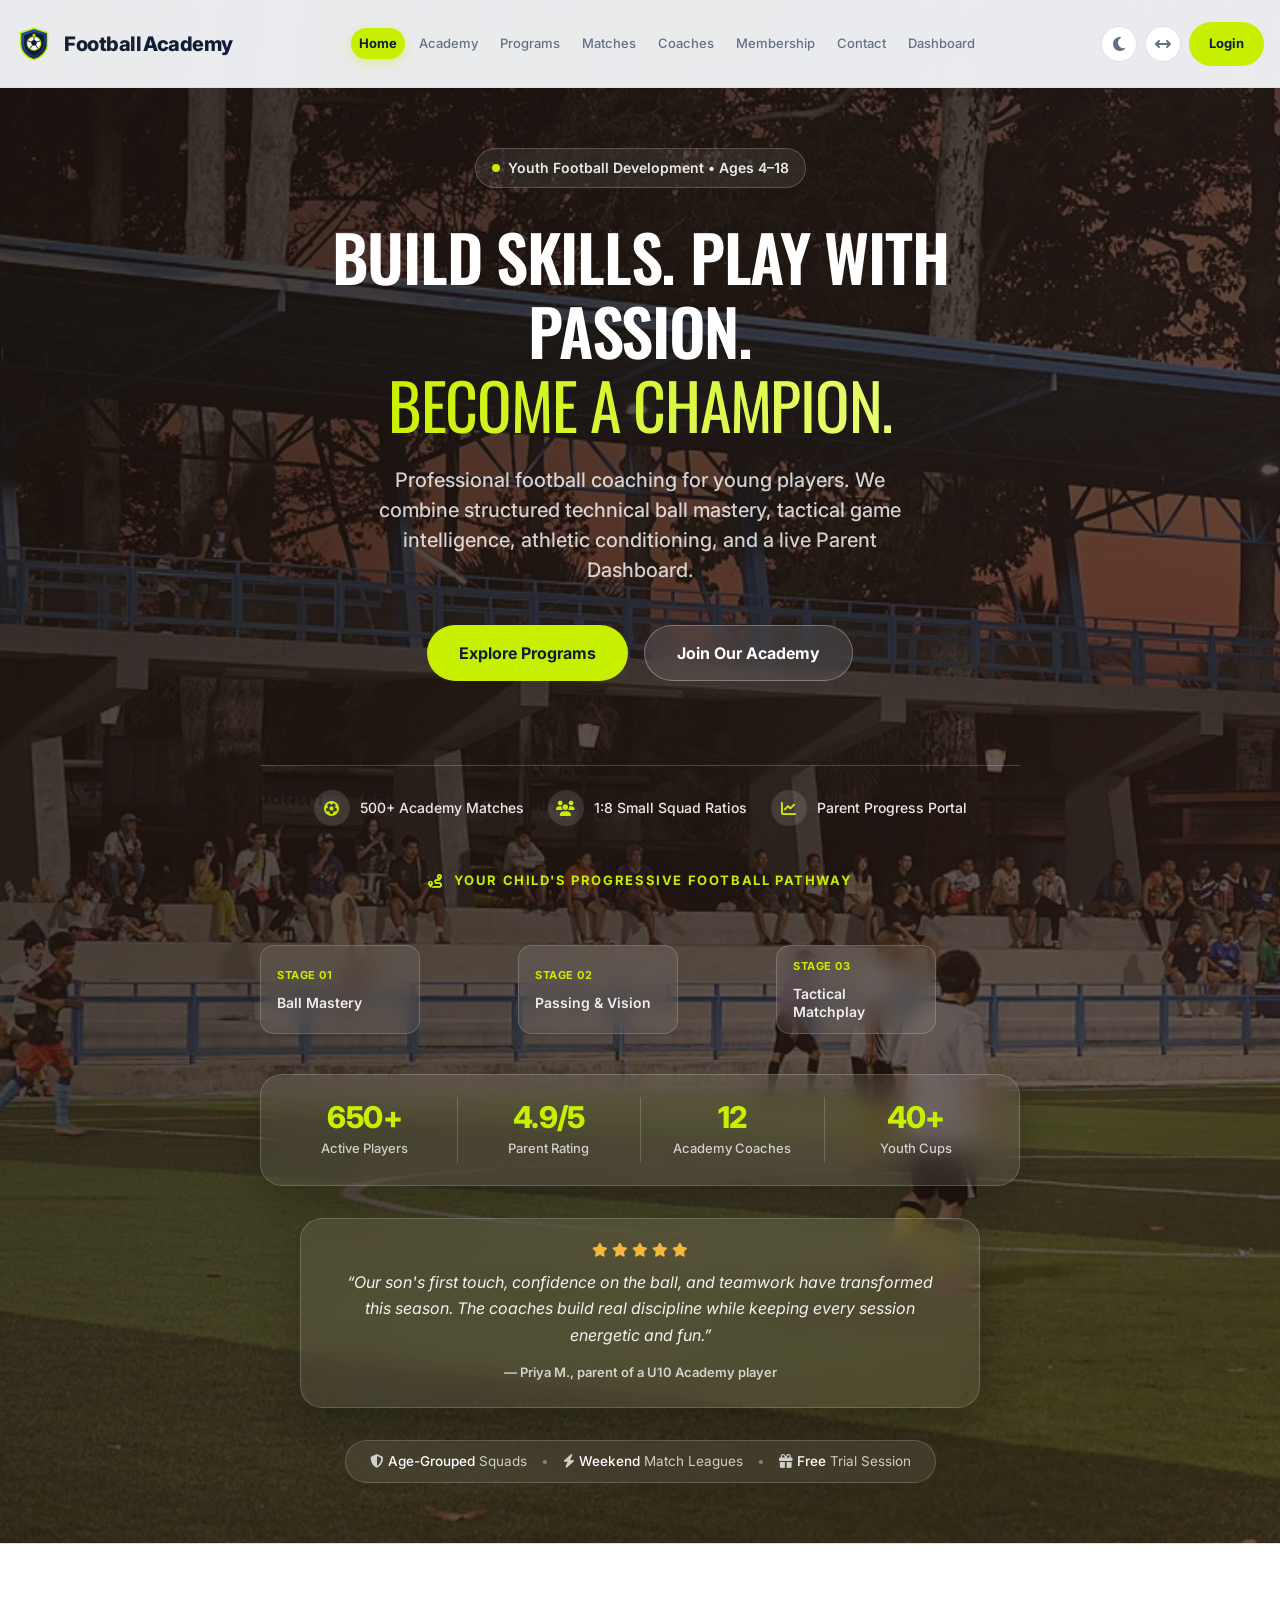
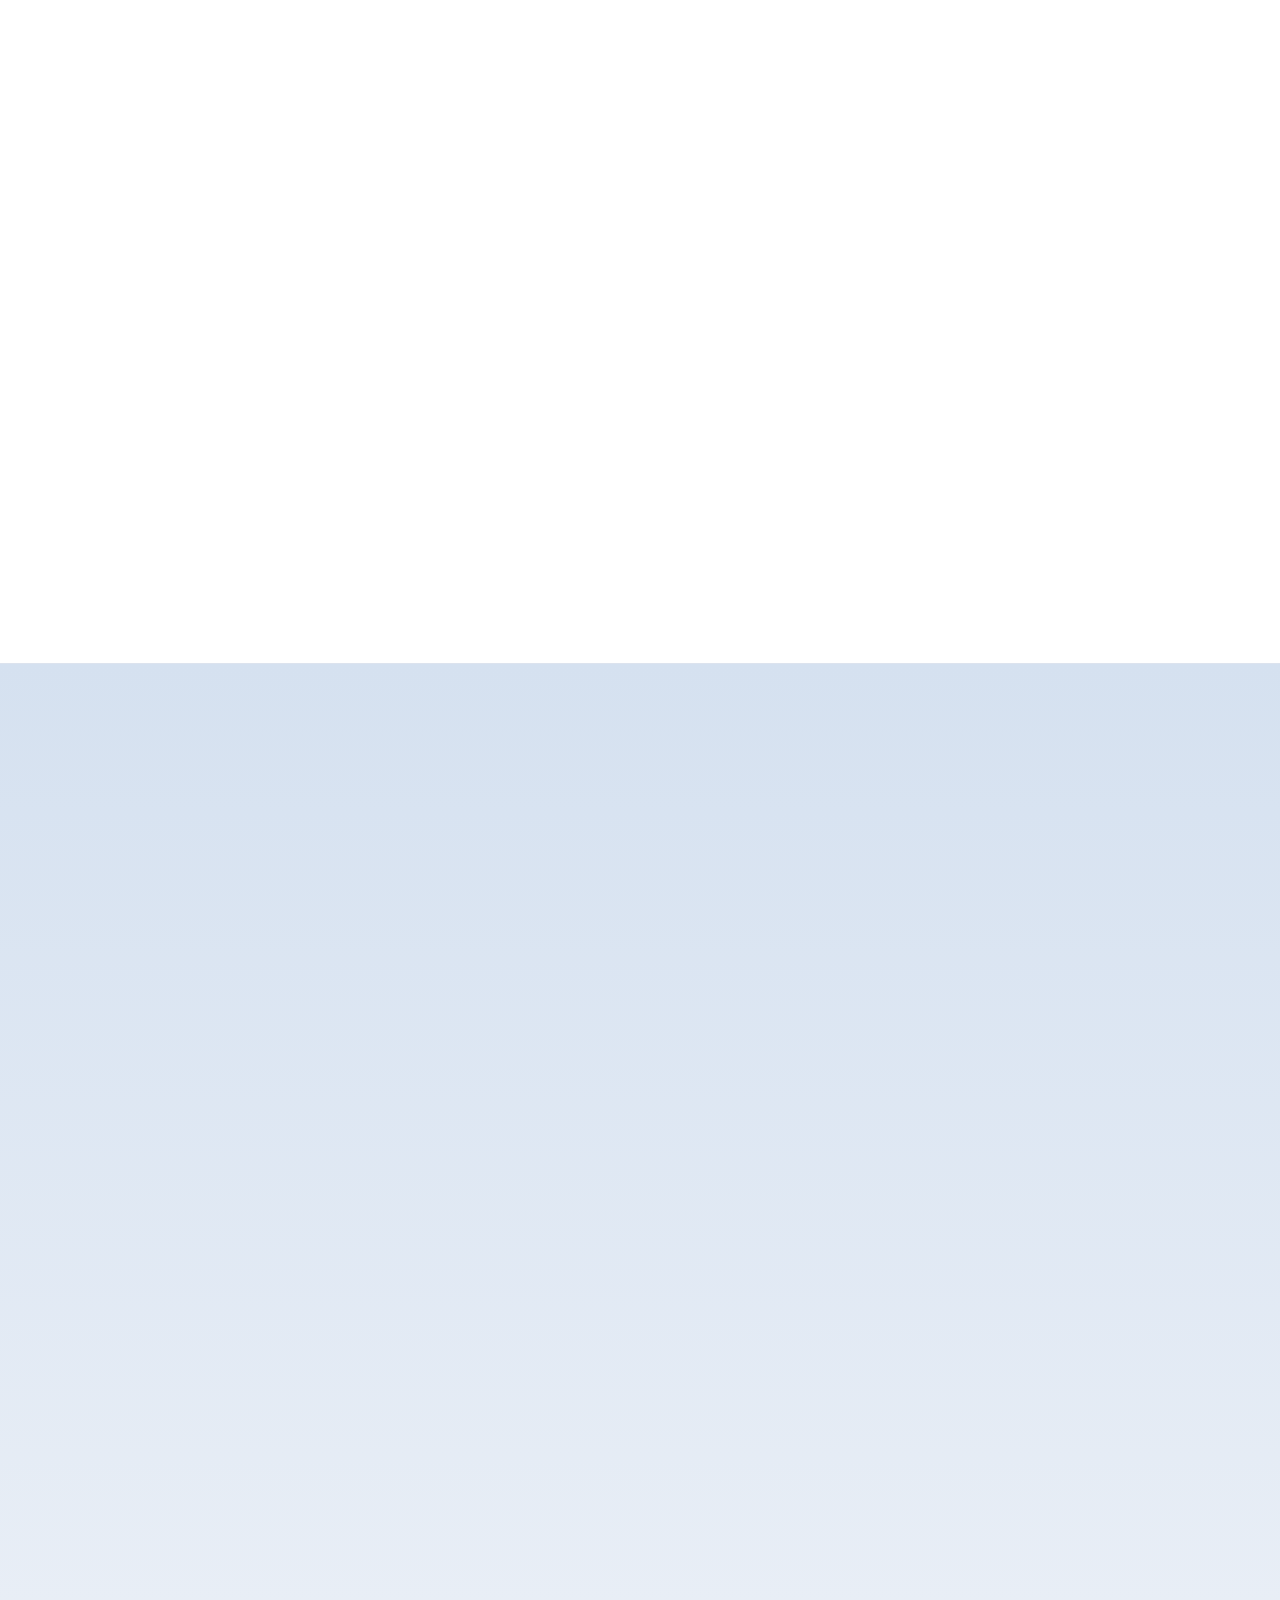
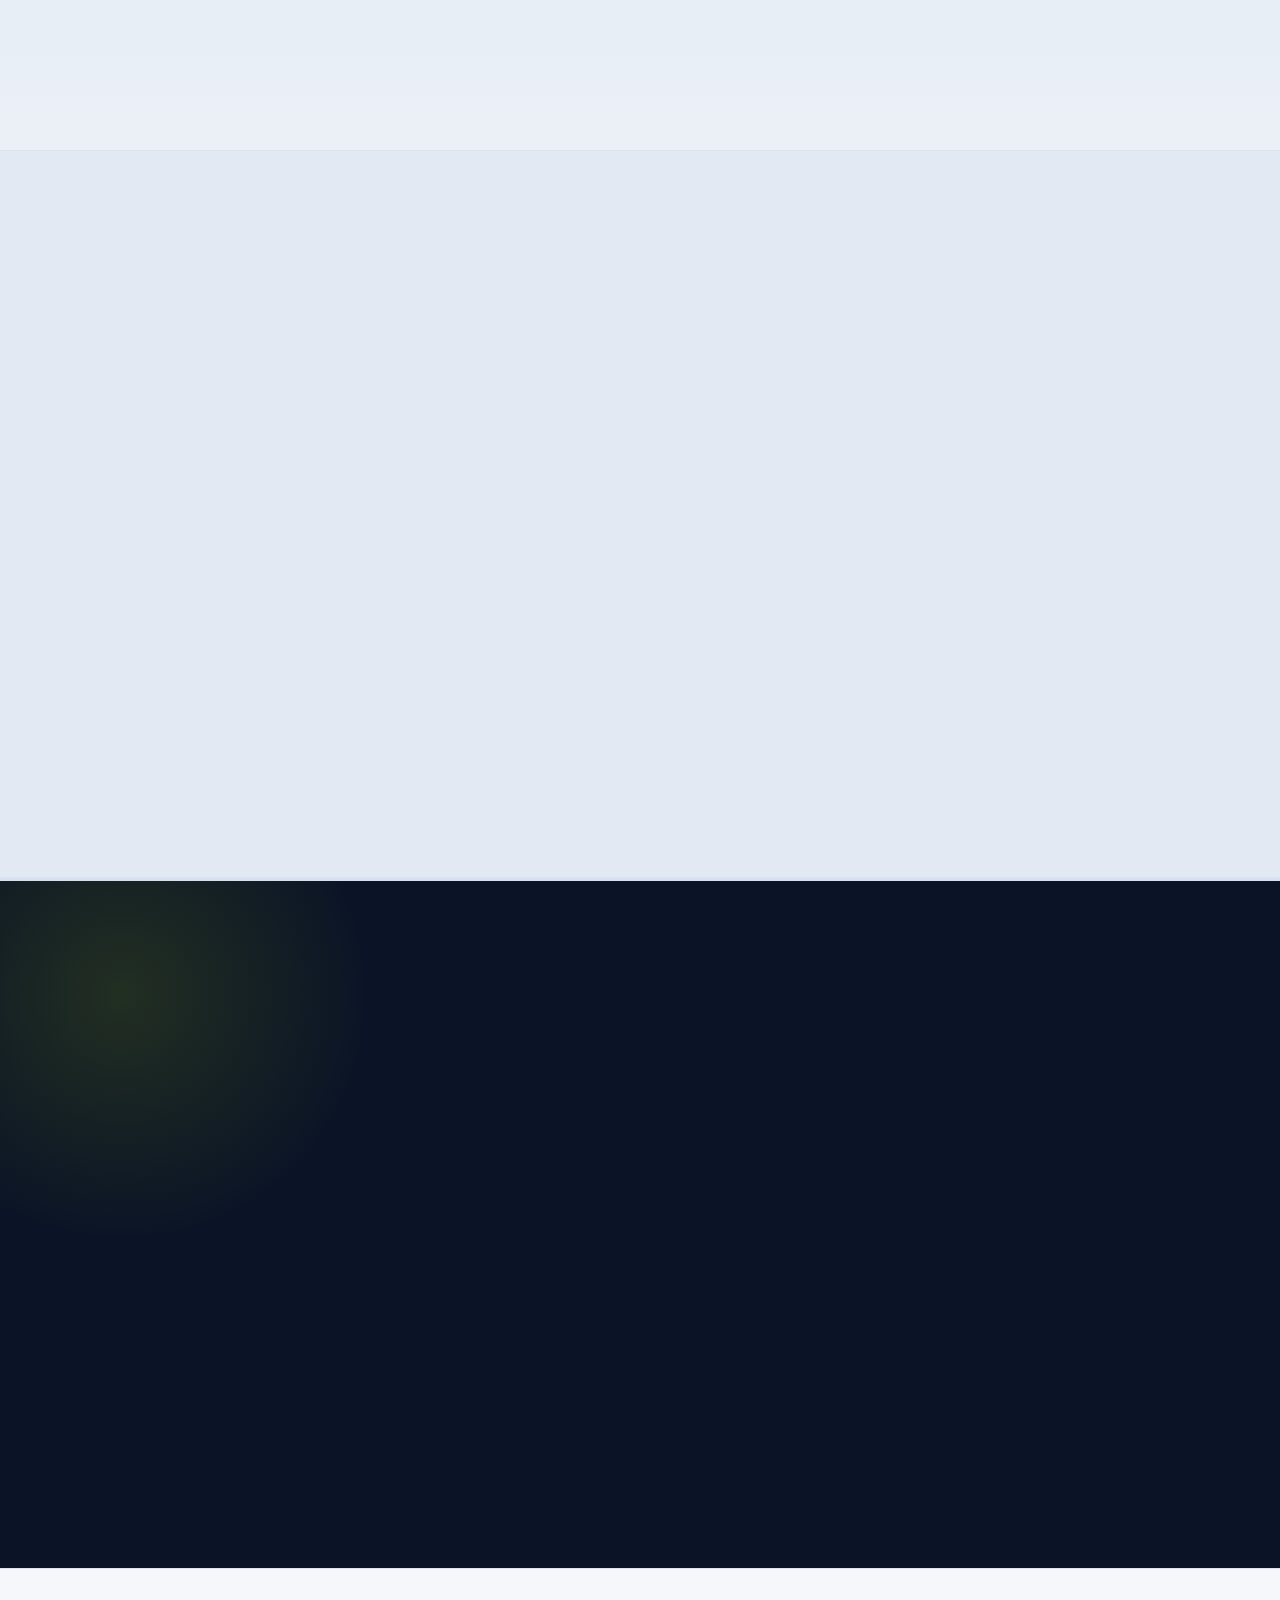
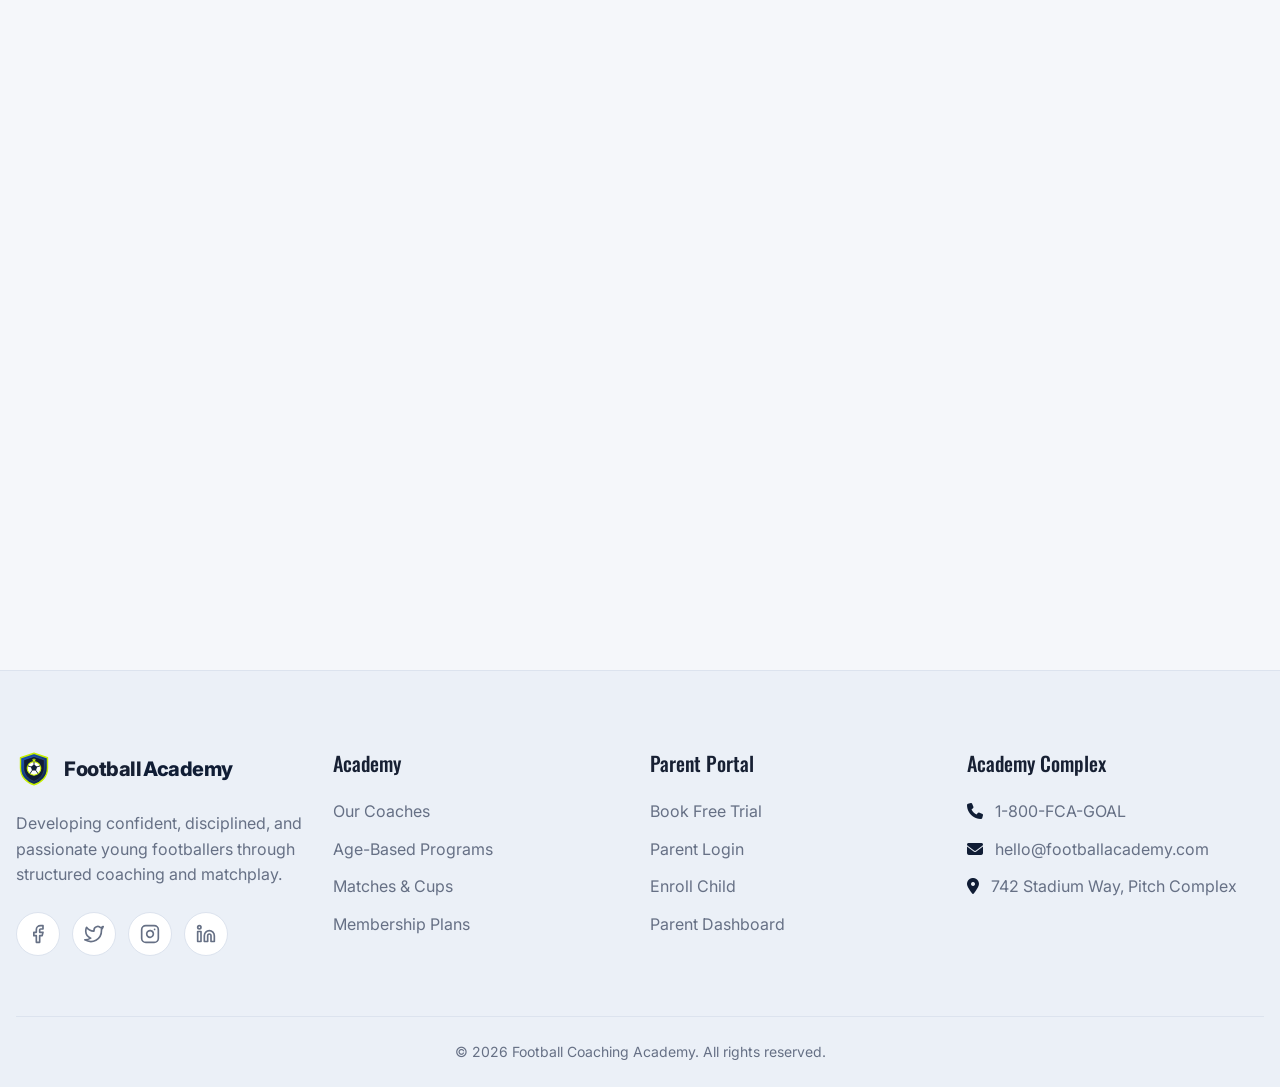
==== index.html @ a14d39ea "Transform website to Football Coaching Academy with Parent Dashboard" ====
<!DOCTYPE html>
<html lang="en">
<head>
    <meta charset="UTF-8">
    <meta name="viewport" content="width=device-width, initial-scale=1.0">
    <title>Football Coaching Academy | Youth Football Training &amp; Player Development</title>
    <meta name="description" content="Premier Football Coaching Academy for ages 4–18. Age-based technical training, tactical development, certified coaching staff, and Parent Dashboard.">
    <link rel="icon" type="image/svg+xml" href="assets/images/favicon.svg">
    <link rel="stylesheet" href="https://cdnjs.cloudflare.com/ajax/libs/font-awesome/6.5.1/css/all.min.css">
    <link rel="stylesheet" href="assets/css/style.css">
    <link rel="stylesheet" href="assets/css/dark-mode.css">
    <link rel="stylesheet" href="assets/css/rtl.css">
</head>
<body>

    <nav class="navbar">
        <div class="container">
            <a href="index.html" class="nav-brand">
                <img src="assets/images/fca-logo.svg" alt="Football Coaching Academy Logo" class="nav-brand-img">
                <span>Football <span class="brand-accent">Academy</span></span>
            </a>
            <ul class="nav-links">
                <li><a href="index.html" class="active">Home</a></li>
                <li><a href="home-2.html">Academy</a></li>
                <li><a href="programs.html">Programs</a></li>
                <li><a href="tournaments.html">Matches</a></li>
                <li><a href="coaches.html">Coaches</a></li>
                <li><a href="pricing.html">Membership</a></li>
                <li><a href="contact.html">Contact</a></li>
                <li><a href="dashboard.html">Dashboard</a></li>
            </ul>
            <div class="nav-actions">
                <button id="themeToggle" class="action-icon" aria-label="Toggle Dark Mode" title="Toggle Dark Mode"><i class="fa-solid fa-moon"></i></button>
                <button id="rtlToggle" class="action-icon" aria-label="Toggle RTL" title="Toggle RTL"><i class="fa-solid fa-arrows-left-right"></i></button>
                <a href="login.html" class="btn btn-primary" style="height: 44px; padding: 0 20px;">Login</a>
                <button class="mobile-menu-toggle action-icon" aria-label="Toggle Menu"><i class="fa-solid fa-bars"></i></button>
            </div>
        </div>
    </nav>

    <!-- Premium Football Stadium Hero -->
    <section class="hero-premium hero-has-bg" style="background-image: url('assets/images/football-hero-stadium.jpg');">
        <!-- Dark overlay -->
        <div class="hero-bg-overlay"></div>
        <div class="container">
            <div class="hero-premium-grid">
                
                <!-- Left Content -->
                <div class="hero-premium-content fade-up">
                    <div class="badge-premium">
                        <div class="badge-pulse"></div>
                        Youth Football Development &bull; Ages 4–18
                    </div>
                    
                    <h1>
                        BUILD SKILLS. PLAY WITH PASSION.<br>
                        <span class="text-highlight">BECOME A CHAMPION.</span>
                    </h1>
                    
                    <p class="subheading" style="transition-delay: 0.1s;">
                        Professional football coaching for young players. We combine structured technical ball mastery, tactical game intelligence, athletic conditioning, and a live Parent Dashboard.
                    </p>
                    
                    <div class="hero-premium-actions" style="transition-delay: 0.2s;">
                        <a href="programs.html" class="btn btn-primary" style="height: 56px; padding: 0 32px; font-size: 16px;">Explore Programs</a>
                        <a href="register.html" class="btn btn-glass" style="height: 56px; padding: 0 32px; font-size: 16px; display: inline-flex; align-items: center; justify-content: center; border-radius: 50px; text-decoration: none; font-weight: 700;">Join Our Academy</a>
                    </div>

                    <!-- Hero Quick Feature Highlights -->
                    <div class="hero-highlights-row">
                        <div class="hero-highlight-item">
                            <span class="hero-highlight-icon"><i class="fa-solid fa-futbol"></i></span>
                            500+ Academy Matches
                        </div>
                        <div class="hero-highlight-item">
                            <span class="hero-highlight-icon"><i class="fa-solid fa-users"></i></span>
                            1:8 Small Squad Ratios
                        </div>
                        <div class="hero-highlight-item">
                            <span class="hero-highlight-icon"><i class="fa-solid fa-chart-line"></i></span>
                            Parent Progress Portal
                        </div>
                    </div>

                    <!-- Hero Training Pathway -->
                    <div class="hero-extra-label"><i class="fa-solid fa-route"></i> Your Child's Progressive Football Pathway</div>
                    <div class="hero-stage-cards" style="padding-top: 0; border-top: 0;">
                        <div class="hero-stage-card">
                            <span class="stage-tag">Stage 01</span>
                            <span class="stage-title">Ball Mastery</span>
                        </div>
                        <div class="hero-stage-card">
                            <span class="stage-tag">Stage 02</span>
                            <span class="stage-title">Passing &amp; Vision</span>
                        </div>
                        <div class="hero-stage-card">
                            <span class="stage-tag">Stage 03</span>
                            <span class="stage-title">Tactical Matchplay</span>
                        </div>
                    </div>

                    <!-- Hero Stats Band -->
                    <div class="hero-stats-band">
                        <div class="hero-stat">
                            <strong>650+</strong>
                            <span>Active Players</span>
                        </div>
                        <div class="hero-stat">
                            <strong>4.9/5</strong>
                            <span>Parent Rating</span>
                        </div>
                        <div class="hero-stat">
                            <strong>12</strong>
                            <span>Academy Coaches</span>
                        </div>
                        <div class="hero-stat">
                            <strong>40+</strong>
                            <span>Youth Cups</span>
                        </div>
                    </div>

                    <!-- Hero Parent Quote -->
                    <div class="hero-quote-card">
                        <div class="hero-quote-stars" aria-label="5 out of 5 stars">
                            <i class="fa-solid fa-star"></i><i class="fa-solid fa-star"></i><i class="fa-solid fa-star"></i><i class="fa-solid fa-star"></i><i class="fa-solid fa-star"></i>
                        </div>
                        <p>&ldquo;Our son's first touch, confidence on the ball, and teamwork have transformed this season. The coaches build real discipline while keeping every session energetic and fun.&rdquo;</p>
                        <span class="hero-quote-author">&mdash; Priya M., parent of a U10 Academy player</span>
                    </div>

                    <!-- Hero Trust Pills -->
                    <div class="hero-trust-pills hero-trust-pills-home1">
                        <span><i class="fa-solid fa-shield-halved"></i> <strong>Age-Grouped</strong> Squads</span>
                        <span class="pill-divider">&bull;</span>
                        <span><i class="fa-solid fa-bolt"></i> <strong>Weekend</strong> Match Leagues</span>
                        <span class="pill-divider">&bull;</span>
                        <span><i class="fa-solid fa-gift"></i> <strong>Free</strong> Trial Session</span>
                    </div>
                </div>

                <!-- Right Visual -->
                <div class="hero-premium-visual fade-up" style="transition-delay: 0.2s; position: relative;">
                    <div class="hero-image-card">
                        <img src="assets/images/football-hero-stadium.jpg" alt="Young football players training on a floodlit stadium pitch" class="img-cover">
                    </div>
                </div>

            </div>
        </div>
    </section>

    <!-- 1. Academy Introduction & Why Choose Our Academy -->
    <section class="premium-section" style="padding: 100px 0; overflow: hidden;">
        <div class="container">
            <div class="grid-2 tab-stack image-first" style="align-items: center; gap: 64px;">
                <!-- Image Side -->
                <div class="fade-up" style="position: relative;">
                    <div style="position: relative; border-radius: 24px; overflow: hidden; box-shadow: var(--shadow-hover);">
                        <img src="assets/images/football-team-celebration.jpg" alt="Youth football team celebrating together on the pitch" class="img-cover" style="height: 500px; transform: scale(1.02); transition: var(--transition);">
                    </div>
                    <!-- Floating Badge -->
                    <div class="floating-badge-right" style="position: absolute; bottom: 32px; right: -32px; background: var(--card-bg); border: 1px solid var(--border-color); padding: 24px; border-radius: 20px; box-shadow: var(--shadow-hover); max-width: 240px; z-index: 2;">
                        <div style="color: var(--secondary-accent); font-size: 32px; font-weight: 700; line-height: 1; font-family: var(--font-heading);">100%</div>
                        <div style="font-weight: 700; color: var(--text-primary); margin-top: 8px;">Player-First Culture</div>
                        <p style="color: var(--text-secondary); font-size: 14px; margin-top: 4px; margin-bottom: 0;">Dedicated technical, physical &amp; tactical mentorship.</p>
                    </div>
                </div>
                <!-- Content Side -->
                <div class="fade-up" style="transition-delay: 0.2s;">
                    <div class="badge-premium" style="margin-bottom: 16px;">Why Choose Our Academy</div>
                    <h2 style="font-size: 40px; line-height: 1.15; margin-bottom: 24px;">Developing Tomorrow's <span class="text-highlight">Football Champions</span></h2>
                    <p class="subheading" style="margin-bottom: 32px;">We blend high-tempo pitch sessions with structured skill progression, sportsmanship, teamwork, and clear communication with parents.</p>
                    
                    <div style="display: flex; flex-direction: column; gap: 20px;">
                        <div style="display: flex; gap: 16px; align-items: flex-start;">
                            <div style="width: 48px; height: 48px; border-radius: 12px; background: var(--secondary-bg); color: var(--secondary-accent); display: flex; align-items: center; justify-content: center; font-size: 20px; flex-shrink: 0;"><i class="fa-solid fa-futbol"></i></div>
                            <div>
                                <h4 style="font-size: 18px; margin-bottom: 4px;">Technical Ball Mastery Curriculum</h4>
                                <p style="color: var(--text-secondary); font-size: 15px; margin: 0;">Focused drills on first touch, close dribbling, weak-foot passing, and clinical finishing under pressure.</p>
                            </div>
                        </div>
                        <div style="display: flex; gap: 16px; align-items: flex-start;">
                            <div style="width: 48px; height: 48px; border-radius: 12px; background: var(--secondary-bg); color: var(--support-accent); display: flex; align-items: center; justify-content: center; font-size: 20px; flex-shrink: 0;"><i class="fa-solid fa-people-group"></i></div>
                            <div>
                                <h4 style="font-size: 18px; margin-bottom: 4px;">Tactical Awareness &amp; Small-Sided Games</h4>
                                <p style="color: var(--text-secondary); font-size: 15px; margin: 0;">Age-adapted 4v4, 7v7, and 11v11 match scenarios that build spatial awareness, pressing, and decision speed.</p>
                            </div>
                        </div>
                        <div style="display: flex; gap: 16px; align-items: flex-start;">
                            <div style="width: 48px; height: 48px; border-radius: 12px; background: var(--secondary-bg); color: var(--primary-accent); display: flex; align-items: center; justify-content: center; font-size: 20px; flex-shrink: 0;"><i class="fa-solid fa-calendar-check"></i></div>
                            <div>
                                <h4 style="font-size: 18px; margin-bottom: 4px;">Parent Portal &amp; Attendance Tracking</h4>
                                <p style="color: var(--text-secondary); font-size: 15px; margin: 0;">Parents manage enrollments, track training attendance, and view upcoming match schedules in one clean dashboard.</p>
                            </div>
                        </div>
                    </div>
                </div>
            </div>
        </div>
    </section>

    <!-- 2. Age-Based Football Training Programs -->
    <section class="premium-section bg-secondary" style="padding: 100px 0; position: relative;">
        <div class="container">
            <div class="section-header text-center fade-up">
                <div class="badge-premium" style="margin-bottom: 16px; margin-left: auto; margin-right: auto;">Age-Based Training Categories</div>
                <h2 style="font-size: 40px;">Structured Football Training Programs</h2>
                <p class="subheading" style="margin-left: auto; margin-right: auto; max-width: 620px;">From first kicks at age 4 to competitive 11v11 academy squads at age 18, every player trains at the right pace.</p>
            </div>
            
            <div class="grid-2 prep-options-grid" style="gap: 40px; margin-top: 64px; align-items: center;">
                <!-- Left: Stacked Program Cards -->
                <div class="prep-options-cards" style="display: flex; flex-direction: column; gap: 24px;">
                    <div class="card fade-up" style="border-left: 4px solid #C7F000; padding: 32px; transition: var(--transition);">
                        <h3 style="font-size: 24px; margin-bottom: 12px;">Little Strikers &amp; Junior Footballers (Ages 4–9)</h3>
                        <p style="color: var(--text-secondary); margin-bottom: 16px;">Coordination, balance, basic dribbling, passing fundamentals, and joyful small-sided games on safe grass pitches.</p>
                        <a href="programs.html" style="color: var(--secondary-accent); font-weight: 700; text-decoration: none; display: inline-flex; align-items: center; gap: 8px;">Explore Age Groups &rarr;</a>
                    </div>
                    <div class="card fade-up" style="border-left: 4px solid #1759C7; padding: 32px; transition: var(--transition); transition-delay: 0.1s;">
                        <h3 style="font-size: 24px; margin-bottom: 12px;">Youth Development &amp; Advanced Academy (Ages 10–15)</h3>
                        <p style="color: var(--text-secondary); margin-bottom: 16px;">Positional awareness, passing combinations, defensive shape, speed &amp; agility drills, and weekend league fixtures.</p>
                        <a href="programs.html" style="color: var(--secondary-accent); font-weight: 700; text-decoration: none; display: inline-flex; align-items: center; gap: 8px;">Explore Age Groups &rarr;</a>
                    </div>
                    <div class="card fade-up" style="border-left: 4px solid #18864B; padding: 32px; transition: var(--transition); transition-delay: 0.2s;">
                        <h3 style="font-size: 24px; margin-bottom: 12px;">Elite Performance Squad (Ages 16–18)</h3>
                        <p style="color: var(--text-secondary); margin-bottom: 16px;">High-intensity 11v11 tactical systems, athletic conditioning, goalkeeper specialization, and competitive tournament prep.</p>
                        <a href="programs.html" style="color: var(--secondary-accent); font-weight: 700; text-decoration: none; display: inline-flex; align-items: center; gap: 8px;">Explore Age Groups &rarr;</a>
                    </div>
                </div>
                
                <!-- Right: Large Training Image -->
                <div class="fade-up prep-options-image" style="height: 100%; transition-delay: 0.3s;">
                    <img src="assets/images/football-ball-control.jpg" alt="Football ball control training on lush green grass pitch" style="width: 100%; height: 100%; object-fit: cover; border-radius: 24px; box-shadow: var(--shadow-hover); min-height: 500px;">
                </div>
            </div>
        </div>
    </section>

    <!-- Player Success Stories & Parent Testimonials -->
    <section class="bg-secondary">
        <div class="container text-center fade-up">
            <div class="section-header">
                <h2>Player Success Stories &amp; Parent Reviews</h2>
                <p class="subheading">Hear how our football academy builds technical skill, match confidence, and lifelong teamwork.</p>
            </div>
            <div class="grid-3">
                <div class="card" style="align-items: center; text-align: center; display: flex; flex-direction: column;">
                    <div style="color: #F59E0B; font-size: 18px; margin-bottom: 16px; display: flex; gap: 4px;"><i class="fa-solid fa-star"></i><i class="fa-solid fa-star"></i><i class="fa-solid fa-star"></i><i class="fa-solid fa-star"></i><i class="fa-solid fa-star"></i></div>
                    <p class="card-text" style="flex-grow: 1;">"My 8-year-old son went from shy on the sidelines to scoring in his weekend Junior Footballers match! Tracking his attendance and fixtures in the Parent Dashboard is effortless."</p>
                    <div style="margin-top: 24px; display: flex; align-items: center; justify-content: center; gap: 16px; width: 100%;">
                        <div style="width: 48px; height: 48px; border-radius: 50%; background: var(--secondary-bg); display: flex; align-items: center; justify-content: center; border: 2px solid var(--border-color); flex-shrink: 0;">
                            <img src="assets/images/author_sarah.png" alt="Sarah Jenkins" style="width: 100%; height: 100%; border-radius: 50%; object-fit: cover;">
                        </div>
                        <div style="text-align: left;">
                            <h4 style="font-size: 18px; margin-bottom: 4px;">Sarah Jenkins</h4>
                            <span style="color: var(--text-secondary); font-size: 14px;">Parent of Leo (U9 Squad)</span>
                        </div>
                    </div>
                </div>
                <div class="card" style="align-items: center; text-align: center; display: flex; flex-direction: column;">
                    <div style="color: #F59E0B; font-size: 18px; margin-bottom: 16px; display: flex; gap: 4px;"><i class="fa-solid fa-star"></i><i class="fa-solid fa-star"></i><i class="fa-solid fa-star"></i><i class="fa-solid fa-star"></i><i class="fa-solid fa-star"></i></div>
                    <p class="card-text" style="flex-grow: 1;">"The coaching staff balances discipline with genuine encouragement. Maya's ball control, sprint mechanics, and communication on the pitch improved dramatically."</p>
                    <div style="margin-top: 24px; display: flex; align-items: center; justify-content: center; gap: 16px; width: 100%;">
                        <div style="width: 48px; height: 48px; border-radius: 50%; background: var(--secondary-bg); display: flex; align-items: center; justify-content: center; border: 2px solid var(--border-color); flex-shrink: 0;">
                            <img src="assets/images/author_michael.png" alt="Michael Torres" style="width: 100%; height: 100%; border-radius: 50%; object-fit: cover;">
                        </div>
                        <div style="text-align: left;">
                            <h4 style="font-size: 18px; margin-bottom: 4px;">Michael Torres</h4>
                            <span style="color: var(--text-secondary); font-size: 14px;">Parent of Maya (U11 Squad)</span>
                        </div>
                    </div>
                </div>
                <div class="card" style="align-items: center; text-align: center; display: flex; flex-direction: column;">
                    <div style="color: #F59E0B; font-size: 18px; margin-bottom: 16px; display: flex; gap: 4px;"><i class="fa-solid fa-star"></i><i class="fa-solid fa-star"></i><i class="fa-solid fa-star"></i><i class="fa-solid fa-star"></i><i class="fa-solid fa-star"></i></div>
                    <p class="card-text" style="flex-grow: 1;">"Training with our Youth Development coaches helped me transition into central midfield. Learning how to scan the pitch before receiving the ball changed my game."</p>
                    <div style="margin-top: 24px; display: flex; align-items: center; justify-content: center; gap: 16px; width: 100%;">
                        <div style="width: 48px; height: 48px; border-radius: 50%; background: var(--secondary-bg); display: flex; align-items: center; justify-content: center; border: 2px solid var(--border-color); flex-shrink: 0;">
                            <img src="assets/images/author_emily.png" alt="Emily Chen" style="width: 100%; height: 100%; border-radius: 50%; object-fit: cover;">
                        </div>
                        <div style="text-align: left;">
                            <h4 style="font-size: 18px; margin-bottom: 4px;">Emily Chen</h4>
                            <span style="color: var(--text-secondary); font-size: 14px;">U13 Academy Midfielder</span>
                        </div>
                    </div>
                </div>
            </div>
        </div>
    </section>

    <!-- 3. Dark Section: Parent Portal & Match Schedule -->
    <section class="premium-section" style="padding: 100px 0; background: #0B1426; color: #FFFFFF; position: relative; overflow: hidden;">
        <!-- Glowing Orb Background Effect -->
        <div style="position: absolute; top: -20%; left: -10%; width: 500px; height: 500px; background: radial-gradient(circle, rgba(199,240,0,0.12) 0%, rgba(11,20,38,0) 70%); border-radius: 50%; z-index: 0;"></div>
        
        <div class="container" style="position: relative; z-index: 1;">
            <div class="grid-2 tab-stack" style="align-items: center; gap: 80px;">
                
                <!-- Content Side -->
                <div class="fade-up">
                    <div class="badge-premium" style="margin-bottom: 16px; background: rgba(199,240,0,0.12); color: #C7F000; border-color: rgba(199,240,0,0.35);">Parent Dashboard &amp; Match Hub</div>
                    <h2 style="font-size: 40px; line-height: 1.15; margin-bottom: 24px; color: #FFFFFF;">Manage Enrollments, Attendance &amp; <span style="color: #C7F000;">Match Schedules</span></h2>
                    <p style="color: #B8C4D9; font-size: 18px; line-height: 1.6; margin-bottom: 40px;">Stay connected with every training session and weekend fixture. Our Parent Dashboard lets you enroll children in age-based programs, monitor monthly attendance, and view upcoming match venues.</p>
                    
                    <div style="display: flex; gap: 32px; margin-bottom: 48px;">
                        <div>
                            <div style="font-size: 36px; font-weight: 700; color: #FFFFFF; margin-bottom: 4px; font-family: var(--font-heading);">94%</div>
                            <div style="color: #B8C4D9; font-size: 14px;">Avg Squad Attendance</div>
                        </div>
                        <div style="width: 1px; background: rgba(255,255,255,0.15);"></div>
                        <div>
                            <div style="font-size: 36px; font-weight: 700; color: #C7F000; margin-bottom: 4px; font-family: var(--font-heading);">18+</div>
                            <div style="color: #B8C4D9; font-size: 14px;">Monthly Academy Fixtures</div>
                        </div>
                    </div>
                    
                    <a href="dashboard.html" class="btn btn-primary" style="padding: 0 32px; height: 56px;">Open Parent Dashboard</a>
                </div>

                <!-- Visual Side -->
                <div class="fade-up" style="position: relative; transition-delay: 0.2s;">
                    <img src="assets/images/football-coach-session.jpg" alt="Football coaching session on the pitch" style="width: 100%; border-radius: 24px; box-shadow: 0 20px 40px rgba(0,0,0,0.5); border: 1px solid rgba(255,255,255,0.12); object-fit: cover; max-height: 440px;">
                    
                    <!-- Floating UI Element -->
                    <div class="floating-badge-left" style="position: absolute; bottom: 40px; left: -32px; background: rgba(16,29,53,0.92); backdrop-filter: blur(16px); padding: 20px 24px; border-radius: 16px; border: 1px solid rgba(199,240,0,0.3); display: flex; align-items: center; gap: 16px; box-shadow: 0 10px 25px rgba(0,0,0,0.35);">
                        <div style="width: 12px; height: 12px; background: #C7F000; border-radius: 50%; box-shadow: 0 0 10px rgba(199,240,0,0.6);"></div>
                        <div>
                            <div style="color: #FFFFFF; font-weight: 700; font-size: 14px;">Upcoming Match Confirmed</div>
                            <div style="color: #B8C4D9; font-size: 12px;">U12 Academy Squad vs Metro FC &bull; Sat 9:30 AM</div>
                        </div>
                    </div>
                </div>

            </div>
        </div>
    </section>

    <!-- 4. Transparent Club Membership & Trial CTA -->
    <section class="premium-section" style="padding: 100px 0;">
        <div class="container">
            <div class="grid-2 tab-stack" style="align-items: center; gap: 64px;">
                <!-- Content Side -->
                <div class="fade-up">
                    <div class="badge-premium" style="margin-bottom: 16px;">Academy Membership</div>
                    <h2 style="font-size: 40px; line-height: 1.15; margin-bottom: 24px;">Flexible Training Plans.<br><span class="text-highlight">Built For Busy Families.</span></h2>
                    <p class="subheading" style="margin-bottom: 32px;">Choose the weekly training frequency and matchday pass that fits your young player's goals and family schedule.</p>
                    
                    <div class="grid-2" style="gap: 24px; margin-bottom: 40px;">
                        <div style="background: var(--secondary-bg); padding: 24px; border-radius: 16px; border: 1px solid var(--border-color);">
                            <h4 style="font-size: 18px; margin-bottom: 8px;">Weekly Pitch Sessions</h4>
                            <p style="color: var(--text-secondary); font-size: 14px; margin: 0;">Small-group technical drills, tactical scrimmages, and structured fitness conditioning.</p>
                        </div>
                        <div style="background: var(--secondary-bg); padding: 24px; border-radius: 16px; border: 1px solid var(--border-color);">
                            <h4 style="font-size: 18px; margin-bottom: 8px;">Matchday League Access</h4>
                            <p style="color: var(--text-secondary); font-size: 14px; margin: 0;">Weekend academy friendlies, regional youth cups, and goalkeeper clinics.</p>
                        </div>
                    </div>
                    
                    <a href="pricing.html" class="btn btn-primary" style="height: 56px; padding: 0 32px; font-size: 16px;">View Membership Plans</a>
                </div>
                
                <!-- Image Side -->
                <div class="fade-up" style="position: relative; transition-delay: 0.2s;">
                    <img src="assets/images/football-match-action.jpg" alt="Youth football match action on the field" style="width: 100%; border-radius: 24px; box-shadow: var(--shadow-hover); object-fit: cover; max-height: 460px;">
                    
                    <!-- Floating Guarantee Card -->
                    <div style="position: absolute; top: -20px; left: -20px; background: var(--card-bg); padding: 10px 18px 10px 10px; border-radius: 14px; box-shadow: var(--shadow-hover); border: 1px solid var(--border-color); display: flex; align-items: center; gap: 12px; z-index: 2;">
                        <div style="width: 44px; height: 44px; background: #C7F000; color: #101D35; border-radius: 10px; display: flex; align-items: center; justify-content: center; font-size: 16px; font-weight: bold;"><i class="fa-solid fa-futbol"></i></div>
                        <div>
                            <div style="font-weight: 700; color: var(--text-primary); font-size: 14px;">First Trial Session Free</div>
                        </div>
                    </div>
                </div>
            </div>
        </div>
    </section>

    <!-- Footer -->
    <footer class="footer">
        <div class="container">
            <div class="footer-top grid-4">
                <div class="footer-widget">
                    <a href="index.html" class="nav-brand" style="margin-bottom: 24px; display: inline-flex;">
                        <img src="assets/images/fca-logo.svg" alt="Football Coaching Academy Logo" class="nav-brand-img">
                        <span>Football <span class="brand-accent">Academy</span></span>
                    </a>
                    <p style="color: var(--text-secondary); margin-bottom: 24px;">Developing confident, disciplined, and passionate young footballers through structured coaching and matchplay.</p>
                    <div class="social-icons-contact" style="display: flex; gap: 12px;">
                        <a href="#" aria-label="Facebook">
                            <svg width="20" height="20" viewBox="0 0 24 24" fill="none" stroke="currentColor" stroke-width="2" stroke-linecap="round" stroke-linejoin="round"><path d="M18 2h-3a5 5 0 0 0-5 5v3H7v4h3v8h4v-8h3l1-4h-4V7a1 1 0 0 1 1-1h3z"></path></svg>
                        </a>
                        <a href="#" aria-label="Twitter">
                            <svg width="20" height="20" viewBox="0 0 24 24" fill="none" stroke="currentColor" stroke-width="2" stroke-linecap="round" stroke-linejoin="round"><path d="M23 3a10.9 10.9 0 0 1-3.14 1.53 4.48 4.48 0 0 0-7.86 3v1A10.66 10.66 0 0 1 3 4s-4 9 5 13a11.64 11.64 0 0 1-7 2c9 5 20 0 20-11.5a4.5 4.5 0 0 0-.08-.83A7.72 7.72 0 0 0 23 3z"></path></svg>
                        </a>
                        <a href="#" aria-label="Instagram">
                            <svg width="20" height="20" viewBox="0 0 24 24" fill="none" stroke="currentColor" stroke-width="2" stroke-linecap="round" stroke-linejoin="round"><rect x="2" y="2" width="20" height="20" rx="5" ry="5"></rect><path d="M16 11.37A4 4 0 1 1 12.63 8 4 4 0 0 1 16 11.37z"></path><line x1="17.5" y1="6.5" x2="17.51" y2="6.5"></line></svg>
                        </a>
                        <a href="#" aria-label="LinkedIn">
                            <svg width="20" height="20" viewBox="0 0 24 24" fill="none" stroke="currentColor" stroke-width="2" stroke-linecap="round" stroke-linejoin="round"><path d="M16 8a6 6 0 0 1 6 6v7h-4v-7a2 2 0 0 0-2-2 2 2 0 0 0-2 2v7h-4v-7a6 6 0 0 1 6-6z"></path><rect x="2" y="9" width="4" height="12"></rect><circle cx="4" cy="4" r="2"></circle></svg>
                        </a>
                    </div>
                </div>
                <div class="footer-widget">
                    <h4>Academy</h4>
                    <ul class="footer-links">
                        <li><a href="coaches.html">Our Coaches</a></li>
                        <li><a href="programs.html">Age-Based Programs</a></li>
                        <li><a href="tournaments.html">Matches &amp; Cups</a></li>
                        <li><a href="pricing.html">Membership Plans</a></li>
                    </ul>
                </div>
                <div class="footer-widget">
                    <h4>Parent Portal</h4>
                    <ul class="footer-links">
                        <li><a href="contact.html">Book Free Trial</a></li>
                        <li><a href="login.html">Parent Login</a></li>
                        <li><a href="register.html">Enroll Child</a></li>
                        <li><a href="dashboard.html">Parent Dashboard</a></li>
                    </ul>
                </div>
                <div class="footer-widget">
                    <h4>Academy Complex</h4>
                    <ul class="footer-links">
                        <li><i class="fa-solid fa-phone" style="margin-right: 8px;"></i> 1-800-FCA-GOAL</li>
                        <li><i class="fa-solid fa-envelope" style="margin-right: 8px;"></i> hello@footballacademy.com</li>
                        <li><i class="fa-solid fa-location-dot" style="margin-right: 8px;"></i> 742 Stadium Way, Pitch Complex</li>
                    </ul>
                </div>
            </div>
            <div class="footer-bottom" style="justify-content: center; text-align: center;">
                <p>&copy; 2026 Football Coaching Academy. All rights reserved.</p>
            </div>
        </div>
    </footer>

    <script src="assets/js/main.js"></script>
</body>
</html>
---- assets/css/style.css ----
﻿@import url('https://fonts.googleapis.com/css2?family=Oswald:wght@500;600;700&family=Inter:wght@400;500;600;700;800&display=swap');

:root {
    --primary-bg: #F5F7FA;
    --secondary-bg: #EBF0F7;
    --section-alt-bg: #E2E9F3;
    /* Soft warm oak wood tint for alternating sections */
    --section-accent-bg: #D5E1F0;
    /* Light wooden square color for contrast sections */
    --section-warm-bg: #F0F4FA;
    /* Soft creamy ivory for subtle sections */
    --card-bg: #FFFFFF;
    --primary-accent: #101D35;
    /* Rich Walnut / Wooden Chess Piece Primary Accent */
    --secondary-accent: #1759C7;
    /* Deep Mahogany / Dark Pawn wood */
    --support-accent: #18864B;
    /* Warm Chestnut */
    --highlight-accent: #C7F000;
    /* Warm Amber Gold Wood */
    --text-primary: #172033;
    /* Deep Ebony Wood Text */
    --text-secondary: #667085;
    /* Warm Mocha Slate */
    --border-color: #DCE3EE;

    --font-heading: 'Oswald', sans-serif;
    --font-primary: 'Inter', sans-serif;
    --dark-section-bg: #0B1426;

    --transition: all 0.4s cubic-bezier(0.16, 1, 0.3, 1);
    --border-radius: 20px;
    --container-max-width: 1280px;
    --shadow: 0 4px 24px -4px rgba(23, 89, 199, 0.1), 0 2px 8px -2px rgba(23, 89, 199, 0.05);
    --shadow-hover: 0 20px 40px -8px rgba(23, 89, 199, 0.2), 0 12px 16px -6px rgba(23, 89, 199, 0.1);
}

* {
    margin: 0;
    padding: 0;
    box-sizing: border-box;
}

html,
body {
    overflow-x: hidden;
    width: 100%;
}

body {
    background-color: var(--primary-bg);
    color: var(--text-primary);
    font-family: var(--font-primary);
    font-weight: 400;
    line-height: 1.6;
    transition: background-color 0.3s ease, color 0.3s ease;
    -webkit-font-smoothing: antialiased;
}

/* Typography System */
h1,
h2,
h3,
h4,
h5,
h6 {
    font-family: var(--font-heading);
    font-weight: 700;
    color: var(--text-primary);
    margin-bottom: 1rem;
    line-height: 1.2;
}

h1 {
    font-size: 72px;
    font-weight: 580;
    letter-spacing: -1px;
}

h2 {
    font-size: 48px;
    font-weight: 540;
    letter-spacing: -0.5px;
}

h3 {
    font-size: 32px;
    font-weight: 520;
}

h4 {
    font-size: 24px;
    font-weight: 500;
}

h5 {
    font-size: 20px;
    font-weight: 500;
}

h6 {
    font-size: 16px;
    font-weight: 500;
}

p,
span,
div {
    font-weight: 400;
}

b,
strong {
    font-weight: 500;
}

.subheading {
    font-weight: 480;
    color: var(--text-secondary);
    font-size: 1.125rem;
    margin-bottom: 1.5rem;
    line-height: 1.5;
}

label {
    font-weight: 480;
    color: var(--text-primary);
    display: block;
    margin-bottom: 8px;
}

.caption,
small {
    font-size: 14px;
    font-weight: 400;
}

/* Responsive Typography */
@media (max-width: 1024px) {
    h1 {
        font-size: 44px;
    }

    h2 {
        font-size: 36px;
    }
}

@media (max-width: 768px) {
    h1 {
        font-size: 34px;
    }

    h2 {
        font-size: 30px;
    }
}

/* Container */
.container {
    width: 100%;
    max-width: var(--container-max-width);
    margin: 0 auto;
    padding: 0 24px;
}

/* CTA Design System */
.btn {
    display: inline-flex;
    align-items: center;
    justify-content: center;
    padding: 0 32px;
    font-family: var(--font-primary);
    font-weight: 700;
    font-size: 16px;
    border-radius: 50px;
    text-decoration: none;
    transition: var(--transition);
    cursor: pointer;
    border: none;
    height: 56px;
    line-height: 1;
    white-space: nowrap;
}

.btn-primary {
    background-color: #C7F000;
    color: #101D35;
    font-weight: 700;
}

.btn-primary:hover {
    background-color: #B4DA00;
    color: #101D35;
    transform: translateY(-3px) scale(1.01);
    box-shadow: 0 12px 28px rgba(199, 240, 0, 0.35);
}

.btn-secondary {
    background-color: transparent;
    color: #1759C7;
    border: 2px solid #1759C7;
    font-weight: 700;
}

.btn-secondary:hover {
    background: #1759C7 !important;
    color: #FFFFFF !important;
    border-color: #1759C7 !important;
}

.btn-accent {
    background-color: var(--highlight-accent);
    color: var(--text-primary);
}

.btn-accent:hover {
    background-color: #18864B;
    transform: translateY(-3px) scale(1.01);
    box-shadow: 0 12px 28px rgba(199, 240, 0, 0.35);
}

/* Navbar */
.navbar {
    position: fixed;
    top: 0;
    left: 0;
    width: 100%;
    height: 88px;
    z-index: 1000;
    background: rgba(245, 247, 250, 0.95);
    backdrop-filter: blur(16px);
    -webkit-backdrop-filter: blur(16px);
    border-bottom: 1px solid var(--border-color);
    transition: var(--transition);
}

.navbar .container {
    display: flex;
    align-items: center;
    justify-content: space-between;
    height: 100%;
    position: relative;
    gap: 16px;
}

.nav-brand {
    display: flex;
    align-items: center;
    gap: 12px;
    text-decoration: none;
    transition: var(--transition);
    flex-shrink: 0;
}

.nav-brand:hover .nav-brand-icon {
    transform: translateY(-2px) scale(1.05);
    filter: drop-shadow(0 8px 18px rgba(23, 89, 199, 0.35));
}

.nav-brand-icon {
    width: 42px;
    height: 42px;
    display: flex;
    align-items: center;
    justify-content: center;
    transition: all 0.3s cubic-bezier(0.16, 1, 0.3, 1);
}

.nav-brand-img {
    height: 42px;
    width: auto;
    object-fit: contain;
    border-radius: 8px;
    transition: transform 0.3s cubic-bezier(0.16, 1, 0.3, 1);
}

.nav-brand:hover .nav-brand-img {
    transform: translateY(-2px) scale(1.05);
    filter: drop-shadow(0 6px 16px rgba(23, 89, 199, 0.3));
}

.nav-brand-icon svg {
    width: 38px;
    height: 38px;
}

.nav-brand span {
    font-size: 23px;
    font-weight: 800;
    color: var(--text-primary);
    letter-spacing: -0.5px;
    display: inline-flex;
    align-items: center;
    white-space: nowrap;
}

.nav-brand .brand-accent {
    color: var(--primary-accent);
    font-weight: 800;
    margin-left: 2px;
}

.nav-brand .brand-tag {
    font-size: 10px;
    font-weight: 700;
    text-transform: uppercase;
    letter-spacing: 0.5px;
    background: var(--section-accent-bg);
    color: var(--primary-accent);
    padding: 2px 7px;
    border-radius: 6px;
    margin-left: 8px;
}

.nav-links {
    display: flex;
    align-items: center;
    gap: 10px;
    list-style: none;
    margin: 0 auto;
    flex-wrap: nowrap;
    padding: 0 10px;
}

.nav-links li {
    white-space: nowrap;
    list-style: none;
}

.nav-links a {
    text-decoration: none;
    color: var(--text-secondary);
    font-weight: 500;
    font-size: 14.5px;
    white-space: nowrap;
    transition: var(--transition);
    padding: 7px 12px;
    border-radius: 50px;
    display: inline-flex;
    align-items: center;
}

.nav-links a:hover {
    color: var(--primary-accent);
    background: rgba(23, 89, 199, 0.08);
}

.nav-links a.active {
    color: #101D35 !important;
    font-weight: 700 !important;
    background: #C7F000 !important;
    box-shadow: 0 4px 12px rgba(199, 240, 0, 0.35);
}

.nav-actions {
    display: flex;
    align-items: center;
    gap: 12px;
    flex-shrink: 0;
}

.action-icon {
    background: none;
    border: none;
    color: var(--text-secondary);
    cursor: pointer;
    font-size: 20px;
    width: 44px;
    height: 44px;
    border-radius: 50%;
    display: flex;
    align-items: center;
    justify-content: center;
    transition: var(--transition);
    background-color: var(--card-bg);
    border: 1px solid var(--border-color);
}

.action-icon:hover {
    color: var(--primary-accent);
    border-color: var(--primary-accent);
}

.nav-menu {
    display: flex;
    align-items: center;
    justify-content: flex-end;
    flex-grow: 1;
}

.mobile-close-btn {
    display: none;
}

.mobile-menu-toggle {
    display: none;
}

/* === 1024px to 1280px Navbar: Keep single-row horizontal without overlap === */
@media (max-width: 1280px) and (min-width: 769px) {
    .container {
        padding: 0 16px;
    }

    /* Keep hamburger hidden — navbar stays full horizontal */
    .mobile-menu-toggle {
        display: none !important;
    }

    .nav-brand span {
        font-size: 20px;
    }

    .nav-brand-img {
        height: 36px;
    }

    .nav-links {
        position: static;
        transform: none;
        gap: 6px;
        padding: 0 4px;
        margin: 0 auto;
    }

    .nav-links a {
        font-size: 13px;
        padding: 5px 8px;
        white-space: nowrap;
    }

    .nav-actions {
        gap: 8px;
    }

    .nav-actions .action-icon,
    .dark-mode-toggle {
        width: 36px;
        height: 36px;
        font-size: 16px;
    }

    .nav-actions .btn {
        height: 38px;
        padding: 0 14px;
        font-size: 13px;
        white-space: nowrap;
    }
}

/* Below 768px: Hamburger mobile menu */
@media (max-width: 768px) {
    .mobile-menu-toggle {
        display: flex;
    }

    .nav-menu {
        position: fixed;
        top: 0;
        right: 0;
        transform: translateX(100%);
        width: max-content;
        height: 100vh;
        background-color: var(--card-bg);
        flex-direction: column;
        justify-content: flex-start;
        align-items: flex-start;
        padding: 80px 40px 40px;
        margin-left: 0;
        box-shadow: -10px 0 30px rgba(0, 0, 0, 0.1);
        transition: transform 0.3s ease-in-out;
        z-index: 1001;
        overflow-y: auto;
    }

    .nav-menu.active {
        transform: translateX(0);
    }

    .mobile-close-btn {
        display: block;
        position: absolute;
        top: 24px;
        right: 24px;
        background: none;
        border: none;
        font-size: 24px;
        color: var(--text-primary);
        cursor: pointer;
    }

    .nav-links {
        position: relative;
        left: auto;
        transform: none;
        flex-direction: column;
        width: 100%;
        gap: 20px;
        margin-bottom: 32px;
        align-items: flex-start;
    }

    .nav-actions {
        display: grid;
        grid-template-columns: max-content max-content max-content;
        width: 100%;
        gap: 16px;
        align-items: center;
    }

    .nav-actions .btn {
        grid-column: 1 / -1;
        width: 100%;
    }
}

/* Base Sections */
section {
    padding: 100px 0;
    position: relative;
}

section.bg-secondary {
    background-color: var(--secondary-bg);
}

.section-header {
    text-align: center;
    max-width: 760px;
    margin: 0 auto 64px;
}

/* Generic Cards */
.card {
    background-color: var(--card-bg);
    border-radius: var(--border-radius);
    padding: 28px;
    border: 1px solid var(--border-color);
    transition: var(--transition);
    height: 100%;
    display: flex;
    flex-direction: column;
}

.card:hover {
    box-shadow: var(--shadow-hover);
    transform: translateY(-8px);
    border-color: transparent;
}

.card-icon {
    width: 64px;
    height: 64px;
    background-color: var(--secondary-bg);
    border-radius: 16px;
    display: flex;
    align-items: center;
    justify-content: center;
    margin-bottom: 24px;
    color: var(--primary-accent);
    font-size: 28px;
}

.card-title {
    font-size: 24px;
    font-weight: 500;
    margin-bottom: 16px;
    color: var(--text-primary);
    min-height: 58px;
}

.card-text {
    color: var(--text-secondary);
    margin-bottom: 32px;
    flex-grow: 1;
    line-height: 1.7;
}

section:not(.dashboard-section) .card .btn,
section:not(.dashboard-section) .card .btn-secondary {
    align-self: flex-start;
    margin-top: auto;
}

/* Layout Utilities */
.grid-2 {
    display: grid;
    grid-template-columns: repeat(2, 1fr);
    gap: 20px;
}

.grid-3 {
    display: grid;
    grid-template-columns: repeat(3, 1fr);
    gap: 20px;
}

.grid-4 {
    display: grid;
    grid-template-columns: repeat(4, 1fr);
    gap: 20px;
}

/* Table Utilities */
.table-responsive {
    width: 100%;
    overflow-x: auto;
    -webkit-overflow-scrolling: touch;
}

@media (max-width: 992px) {
    .grid-4 {
        grid-template-columns: repeat(2, 1fr);
    }

    .grid-3 {
        grid-template-columns: repeat(2, 1fr);
    }

    /* Center the last odd child (e.g. 3rd card) in a 2-column grid */
    .grid-3>div:last-child:nth-child(odd) {
        grid-column: 1 / -1;
        justify-self: center;
        width: calc(50% - 20px);
    }

    section:not(.dashboard-section) .card .btn,
    section:not(.dashboard-section) .card .btn-secondary {
        align-self: center;
        width: 100%;
        display: flex;
        justify-content: center;
    }

    .tab-stack {
        display: flex !important;
        flex-direction: column;
    }

    .tab-stack.image-first {
        flex-direction: column-reverse;
    }
}

@media (max-width: 768px) {
    section {
        padding: 60px 0;
    }
}

@media (max-width: 640px) {

    .grid-3,
    .grid-4 {
        grid-template-columns: 1fr;
    }

    .grid-2 {
        grid-template-columns: 1fr;
    }

    /* Reset centering on mobile */
    .grid-3>div:last-child:nth-child(odd) {
        grid-column: auto;
        justify-self: stretch;
        width: 100%;
    }
}

/* Helper Utilities */
.text-center {
    text-align: center;
}

.mt-1 {
    margin-top: 8px;
}

.mt-2 {
    margin-top: 16px;
}

.mt-3 {
    margin-top: 24px;
}

.mt-4 {
    margin-top: 32px;
}

.mt-5 {
    margin-top: 48px;
}

.mb-1 {
    margin-bottom: 8px;
}

.mb-2 {
    margin-bottom: 16px;
}

.mb-3 {
    margin-bottom: 24px;
}

.mb-4 {
    margin-bottom: 32px;
}

.mb-5 {
    margin-bottom: 48px;
}

/* Images */
img {
    max-width: 100%;
    height: auto;
    border-radius: var(--border-radius);
    display: block;
}

.img-cover {
    width: 100%;
    height: 100%;
    object-fit: cover;
}

/* Badge */
.badge {
    display: inline-flex;
    padding: 6px 16px;
    background-color: var(--support-accent);
    color: #fff;
    border-radius: 50px;
    font-size: 14px;
    font-weight: 500;
    margin-bottom: 24px;
}

/* Form Styles */
.form-group {
    margin-bottom: 24px;
}

.form-control {
    width: 100%;
    height: 56px;
    padding: 0 20px;
    border: 1px solid var(--border-color);
    border-radius: var(--border-radius);
    background-color: var(--card-bg);
    color: var(--text-primary);
    font-family: var(--font-primary);
    font-size: 16px;
    transition: var(--transition);
}

.form-control:focus {
    outline: none;
    border-color: var(--primary-accent);
    box-shadow: 0 0 0 4px rgba(23, 89, 199, 0.15);
}

textarea.form-control {
    height: auto;
    padding: 20px;
    resize: none;
}

select.form-control {
    appearance: none;
    -webkit-appearance: none;
    -moz-appearance: none;
    background-image: url("data:image/svg+xml;charset=UTF-8,%3csvg xmlns='http://www.w3.org/2000/svg' viewBox='0 0 24 24' fill='none' stroke='%2394A3B8' stroke-width='2' stroke-linecap='round' stroke-linejoin='round'%3e%3cpolyline points='6 9 12 15 18 9'%3e%3c/polyline%3e%3c/svg%3e");
    background-repeat: no-repeat;
    background-position: right 20px center;
    background-size: 16px;
    padding-right: 48px;
}

/* Premium Hero Section */
.hero-premium {
    position: relative;
    overflow: hidden;
    min-height: 100vh;
    height: auto;
    display: flex;
    align-items: center;
    background-color: var(--primary-bg);
    padding-top: 88px;
    padding-bottom: 60px;
    border-bottom: 1px solid var(--border-color);
}

.hero-premium::before {
    content: '';
    position: absolute;
    top: -20%;
    left: -10%;
    width: 70%;
    height: 70%;
    background: radial-gradient(circle, rgba(199, 240, 0, 0.18) 0%, transparent 70%);
    z-index: 0;
    pointer-events: none;
}

.hero-premium .container {
    position: relative;
    z-index: 2;
}

.hero-premium-grid {
    display: flex;
    flex-direction: column;
    align-items: center;
    text-align: center;
    gap: 60px;
    padding-top: 60px;
}

/* === 1024px: Hero height (slightly increased) === */
@media (max-width: 1024px) and (min-width: 769px) {
    .hero-premium {
        min-height: 70vh;
        padding-top: 130px;
        padding-bottom: 80px;
    }

    .hero-premium-grid {
        padding-top: 20px;
        gap: 40px;
    }

    .hero-premium-visual {
        height: 420px;
        max-width: 760px;
    }

    .hero-premium h1 {
        font-size: clamp(36px, 4.5vw, 56px);
    }
}

/* Smaller breakpoints — centering is already handled by default flex-column */
@media (max-width: 992px) {
    .hero-premium-grid {
        gap: 48px;
    }

    .hero-premium-visual {
        max-width: 600px;
    }
}

.hero-premium-content {
    max-width: 760px;
    width: 100%;
    text-align: center;
    display: flex;
    flex-direction: column;
    align-items: center;
}

.badge-premium {
    display: inline-flex;
    align-items: center;
    gap: 8px;
    padding: 8px 16px;
    background: rgba(23, 89, 199, 0.08);
    border: 1px solid rgba(23, 89, 199, 0.2);
    border-radius: 50px;
    color: var(--primary-accent);
    font-size: 14px;
    font-weight: 600;
    margin-bottom: 32px;
}

.badge-pulse {
    width: 8px;
    height: 8px;
    background-color: var(--highlight-accent);
    border-radius: 50%;
    animation: pulseGlow 2s infinite;
}

@keyframes pulseGlow {
    0% {
        box-shadow: 0 0 0 0 rgba(243, 156, 18, 0.7);
    }

    70% {
        box-shadow: 0 0 0 6px rgba(243, 156, 18, 0);
    }

    100% {
        box-shadow: 0 0 0 0 rgba(243, 156, 18, 0);
    }
}

.hero-premium h1 {
    font-size: clamp(40px, 5vw, 64px);
    line-height: 1.15;
    margin-bottom: 24px;
    letter-spacing: -0.02em;
}

.text-highlight {
    color: transparent;
    background: linear-gradient(120deg, #101D35, #1759C7);
    -webkit-background-clip: text;
    background-clip: text;
    display: inline-block;
}

.hero-premium .subheading {
    font-size: 20px;
    color: var(--text-secondary);
    margin-bottom: 40px;
    max-width: 560px;
    text-align: center;
}

.hero-premium-actions {
    display: flex;
    gap: 16px;
    align-items: center;
    justify-content: center;
    flex-wrap: wrap;
    margin-bottom: 48px;
}

/* ============================================================
   Hero Highlight Items Row (index.html hero)
   ============================================================ */
.hero-highlights-row {
    display: flex;
    align-items: center;
    justify-content: center;
    gap: 24px;
    flex-wrap: wrap;
    padding-top: 32px;
    border-top: 1px solid var(--border-color);
    width: 100%;
    margin-top: 0;
}

.hero-highlight-item {
    display: flex;
    align-items: center;
    gap: 10px;
    font-size: 15px;
    font-weight: 600;
    color: var(--text-primary);
    white-space: nowrap;
}

.hero-highlight-icon {
    display: inline-flex;
    align-items: center;
    justify-content: center;
    width: 36px;
    height: 36px;
    border-radius: 50%;
    background: rgba(23, 89, 199, 0.10);
    color: var(--primary-accent);
    font-size: 15px;
    flex-shrink: 0;
}

/* On desktop hero-has-bg (dark overlay), force white text */
@media (min-width: 769px) {
    .hero-has-bg .hero-highlights-row {
        border-top-color: rgba(255, 255, 255, 0.20);
    }
    .hero-has-bg .hero-highlight-item {
        color: rgba(255, 255, 255, 0.90);
    }
    .hero-has-bg .hero-highlight-icon {
        background: rgba(255, 255, 255, 0.12);
        color: #C7F000;
    }
}

/* Mobile (≤768px): light mode uses theme vars, already visible */
@media (max-width: 768px) {
    .hero-highlights-row {
        gap: 16px;
        padding-top: 24px;
    }
    .hero-highlight-item {
        font-size: 13px;
    }
}

/* ============================================================
   Hero Stage Cards (home-2.html hero)
   ============================================================ */
.hero-stage-cards {
    display: flex;
    gap: 16px;
    flex-wrap: wrap;
    justify-content: center;
    width: 100%;
    margin-top: 0;
    padding-top: 32px;
    border-top: 1px solid var(--border-color);
}

.hero-stage-card {
    display: flex;
    flex-direction: column;
    gap: 6px;
    padding: 16px 20px;
    background: rgba(23, 89, 199, 0.07);
    border: 1px solid rgba(23, 89, 199, 0.18);
    border-radius: 14px;
    min-width: 120px;
    flex: 1;
    max-width: 160px;
    text-align: center;
    transition: var(--transition);
}

.hero-stage-card:hover {
    background: rgba(23, 89, 199, 0.14);
    transform: translateY(-2px);
}

.stage-tag {
    font-size: 11px;
    font-weight: 700;
    letter-spacing: 1.5px;
    text-transform: uppercase;
    color: var(--primary-accent);
}

.stage-title {
    font-size: 14px;
    font-weight: 600;
    color: var(--text-primary);
    line-height: 1.3;
}

/* On desktop hero-has-bg (dark overlay), force white text */
@media (min-width: 769px) {
    .hero-has-bg .hero-stage-cards {
        border-top-color: rgba(255, 255, 255, 0.20);
    }
    .hero-has-bg .hero-stage-card {
        background: rgba(255, 255, 255, 0.08);
        border-color: rgba(255, 255, 255, 0.18);
    }
    .hero-has-bg .hero-stage-card:hover {
        background: rgba(255, 255, 255, 0.15);
    }
    .hero-has-bg .stage-tag {
        color: #C7F000;
    }
    .hero-has-bg .stage-title {
        color: rgba(255, 255, 255, 0.90);
    }
}

/* Mobile (≤768px): light mode visible with theme vars */
@media (max-width: 768px) {
    .hero-stage-cards {
        gap: 12px;
        padding-top: 24px;
    }
    .hero-stage-card {
        min-width: 90px;
        padding: 12px 14px;
    }
    .stage-title {
        font-size: 13px;
    }
}

.btn-glass {
    background: rgba(0, 0, 0, 0.03);
    border: 1px solid rgba(0, 0, 0, 0.1);
    color: var(--text-primary);
    backdrop-filter: blur(10px);
}

[data-theme="dark"] .btn-glass {
    background: rgba(255, 255, 255, 0.05);
    border: 1px solid rgba(255, 255, 255, 0.1);
}

.btn-glass:hover {
    background: var(--primary-accent) !important;
    color: #FFFFFF !important;
    border-color: var(--primary-accent) !important;
}

[data-theme="dark"] .btn-glass:hover {
    background: var(--primary-accent) !important;
    color: #FFFFFF !important;
    border-color: var(--primary-accent) !important;
}

.social-proof {
    display: flex;
    align-items: center;
    gap: 16px;
    padding-top: 32px;
    border-top: 1px solid var(--border-color);
}

.avatar-group {
    display: flex;
}

.avatar-group img {
    width: 32px;
    height: 32px;
    border-radius: 50%;
    border: 2px solid var(--primary-bg);
    margin-left: -10px;
}

.avatar-group img:first-child {
    margin-left: 0;
}

.hero-premium-visual {
    position: relative;
    width: 100%;
    max-width: 960px;
    height: 520px;
    perspective: 1000px;
}

.hero-image-card {
    position: absolute;
    inset: 20px;
    border-radius: 32px;
    overflow: hidden;
    box-shadow: 0 30px 60px rgba(0, 0, 0, 0.3);
    z-index: 2;
    transform: rotateY(-5deg) rotateX(5deg);
    transition: transform 0.8s cubic-bezier(0.2, 0.8, 0.2, 1);
}

.hero-premium-visual:hover .hero-image-card {
    transform: rotateY(0deg) rotateX(0deg);
}

.glass-panel-bg {
    position: absolute;
    inset: 0;
    background: rgba(255, 255, 255, 0.03);
    border: 1px solid rgba(255, 255, 255, 0.1);
    border-radius: 32px;
    backdrop-filter: blur(20px);
    z-index: 1;
    transform: translate(20px, 20px) rotate(-3deg);
}

[data-theme="light"] .glass-panel-bg {
    background: rgba(0, 0, 0, 0.03);
    border: 1px solid rgba(0, 0, 0, 0.05);
}

.floating-stat-card {
    position: absolute;
    background: var(--card-bg);
    padding: 16px 24px;
    border-radius: 16px;
    border: 1px solid var(--border-color);
    box-shadow: 0 20px 40px rgba(0, 0, 0, 0.15);
    z-index: 3;
    display: flex;
    align-items: center;
    gap: 12px;
    animation: floatAnim 6s ease-in-out infinite;
    backdrop-filter: blur(10px);
}

.stat-1 {
    top: 40px;
    right: -20px;
    animation-delay: 0s;
}

.stat-2 {
    bottom: 60px;
    left: -20px;
    animation-delay: -2s;
}

.stat-3 {
    bottom: 180px;
    right: -30px;
    animation-delay: -4s;
}

@keyframes floatAnim {

    0%,
    100% {
        transform: translateY(0);
    }

    50% {
        transform: translateY(-15px);
    }
}

.stat-icon {
    width: 40px;
    height: 40px;
    border-radius: 12px;
    background: rgba(23, 89, 199, 0.1);
    color: var(--primary-accent);
    display: flex;
    align-items: center;
    justify-content: center;
    font-size: 20px;
}

/* Hero Section 2 */
.hero-2 {
    padding: 180px 0 120px;
    text-align: center;
    position: relative;
    background-color: var(--secondary-bg);
}

.timeline-container {
    margin-top: 60px;
    position: relative;
}

/* Dashboard Specific Styles */
.dashboard-layout {
    display: flex;
    min-height: 100vh;
    padding-top: 88px;
    /* Navbar height */
}

.dashboard-sidebar {
    width: 280px;
    background-color: var(--card-bg);
    border-right: 1px solid var(--border-color);
    padding: 32px 0;
    position: fixed;
    height: calc(100vh - 88px);
    overflow-y: auto;
}

.dashboard-nav {
    list-style: none;
}

.dashboard-nav li a {
    display: flex;
    align-items: center;
    gap: 16px;
    padding: 16px 32px;
    color: var(--text-secondary);
    text-decoration: none;
    font-weight: 500;
    transition: var(--transition);
    border-left: 4px solid transparent;
}

.dashboard-nav li a:hover,
.dashboard-nav li a.active {
    background-color: var(--secondary-bg);
    color: var(--primary-accent);
    border-left-color: var(--primary-accent);
}

.dashboard-main-area {
    flex: 1;
    min-width: 0;
}

.dashboard-content {
    flex: 1;
    margin-left: 280px;
    padding: 48px;
    background-color: var(--primary-bg);
    min-height: calc(100vh - 88px);
    min-width: 0;
}

.dashboard-section {
    display: none;
    animation: fadeIn 0.4s ease;
}

.dashboard-section.active {
    display: block;
}

/* Chat Layout Fixes */
.chat-wrapper {
    display: flex;
    flex-direction: column;
}

.chat-container {
    flex-direction: row !important;
    height: calc(100vh - 230px);
    min-height: 500px;
}

.chat-sidebar {
    width: 320px;
    flex-shrink: 0;
    display: flex;
    flex-direction: column;
    overflow: hidden;
}

/* Chat area (right side) must be flex + shrink so messages scroll */
.chat-container>div:last-child {
    flex: 1;
    min-width: 0;
    display: flex;
    flex-direction: column;
    overflow: hidden;
}

/* Premium Chat Input Bar */
.chat-input-bar {
    display: flex;
    align-items: center;
    gap: 10px;
    padding: 14px 20px;
    background: var(--card-bg);
    border-top: 1px solid var(--border-color);
    flex-shrink: 0;
}

.chat-attach-btn {
    width: 40px;
    height: 40px;
    border-radius: 50%;
    border: none;
    background: var(--secondary-bg);
    color: var(--text-secondary);
    font-size: 18px;
    cursor: pointer;
    display: flex;
    align-items: center;
    justify-content: center;
    flex-shrink: 0;
    transition: background 0.2s;
}

.chat-attach-btn:hover {
    background: var(--border-color);
}

.chat-input-field {
    flex: 1;
    height: 44px;
    background: var(--secondary-bg);
    border: 1px solid var(--border-color);
    border-radius: 22px;
    padding: 0 18px;
    font-size: 14px;
    color: var(--text-primary);
    outline: none;
    transition: border-color 0.2s;
    min-width: 0;
}

.chat-input-field:focus {
    border-color: var(--primary-accent);
}

.chat-input-field::placeholder {
    color: var(--text-secondary);
}

.chat-send-btn {
    height: 44px;
    padding: 0 20px;
    background: var(--primary-accent);
    color: #fff;
    border: none;
    border-radius: 22px;
    font-size: 14px;
    font-weight: 500;
    cursor: pointer;
    display: flex;
    align-items: center;
    gap: 8px;
    flex-shrink: 0;
    transition: background 0.2s, transform 0.1s;
}

.chat-send-btn:hover {
    background: var(--secondary-accent);
    transform: scale(1.03);
}

@media (max-width: 992px) {
    .chat-container {
        flex-direction: column !important;
        height: auto !important;
        min-height: unset;
    }

    .chat-sidebar {
        width: 100%;
        border-right: none !important;
        border-bottom: 1px solid var(--border-color);
        /* Remove max-height — show full contacts list */
        max-height: none;
        overflow-y: visible;
        height: auto;
    }

    /* On mobile, give the chat area a fixed height so it scrolls */
    .chat-container>div:last-child {
        height: 60vh;
        min-height: 400px;
        overflow: hidden;
    }

    /* Compact send button on mobile — icon only */
    .chat-send-btn span {
        display: none;
    }

    .chat-send-btn {
        width: 44px;
        height: 44px;
        padding: 0;
        justify-content: center;
        border-radius: 50%;
    }
}

@keyframes fadeIn {
    from {
        opacity: 0;
        transform: translateY(10px);
    }

    to {
        opacity: 1;
        transform: translateY(0);
    }
}

@media (max-width: 768px) {
    .dashboard-sidebar {
        transform: translateX(-100%);
        transition: transform 0.3s ease;
        z-index: 999;
    }

    .dashboard-sidebar.open {
        transform: translateX(0);
    }

    .dashboard-content {
        margin-left: 0;
        padding: 24px;
    }

    /* Keep dashboard navbar icons on one line */
    .navbar .container .nav-actions {
        flex-wrap: nowrap !important;
    }

    /* Dashboard navbar: always show theme, rtl, profile, hamburger inline */
    .navbar .container[style*="max-width: 100%"] .nav-actions {
        display: flex;
        flex-direction: row;
        flex-wrap: nowrap;
        align-items: center;
        gap: 10px;
        margin-left: auto;
        width: auto;
    }

    /* Show mobile hamburger on dashboard */
    #dashboardMenuToggle {
        display: flex !important;
    }

    /* Hide username text — show only avatar to save space */
    .dashboard-username {
        display: none !important;
    }

    /* Tighten dashboard navbar container padding on mobile */
    .navbar .container[style*="max-width: 100%"] {
        padding: 0 12px !important;
        gap: 8px;
    }

    /* Action-icon size on dashboard mobile */
    .navbar .container[style*="max-width: 100%"] .action-icon {
        width: 34px !important;
        height: 34px !important;
        font-size: 15px !important;
    }

    /* Shrink brand name on dashboard mobile — keep it visible but smaller */
    .navbar .container[style*="max-width: 100%"] .nav-brand span {
        display: inline !important;
        font-size: 20px;
    }

    .navbar .container[style*="max-width: 100%"] .nav-brand-icon {
        width: 30px !important;
        height: 30px !important;
        font-size: 16px !important;
    }

    /* Profile avatar size */
    .navbar .container[style*="max-width: 100%"] img[alt="User"] {
        width: 32px !important;
        height: 32px !important;
    }
}

/* =========================================================
   SECTION DIFFERENTIATION — Light Mode
   Give each alternating section a distinct background so
   they never look identical side-by-side.
   ========================================================= */

/* Hero — lightest mint base (already set on .hero-premium via --primary-bg) */

/* Section 1: Rigorous Board Prep — white card feel */
section.premium-section:not(.bg-secondary):nth-of-type(2) {
    background-color: #FFFFFF;
    border-bottom: 1px solid var(--border-color);
}

/* Section 2: Bespoke Study Packages (already .bg-secondary, give a gradient top strip) */
section.premium-section.bg-secondary:nth-of-type(3) {
    background: linear-gradient(180deg, var(--section-accent-bg) 0%, var(--secondary-bg) 100%);
}

/* Testimonials section (also .bg-secondary but different nth — give a slightly warm tint) */
section.bg-secondary:not(.premium-section) {
    background-color: var(--section-alt-bg);
    border-top: 1px solid var(--border-color);
    border-bottom: 1px solid var(--border-color);
}

/* Section 4 (Pricing) — near-white with top accent line */
section.premium-section:not(.bg-secondary):nth-of-type(5) {
    background-color: var(--section-warm-bg);
    border-top: 3px solid var(--section-accent-bg);
    border-bottom: 1px solid var(--border-color);
}

/* Footer */
.footer {
    background-color: var(--secondary-bg);
    padding: 80px 0 0;
    border-top: 1px solid var(--border-color);
}

.footer-top {
    padding-bottom: 60px;
}

.footer-bottom {
    padding: 24px 0;
    border-top: 1px solid var(--border-color);
    display: flex;
    justify-content: space-between;
    align-items: center;
    color: var(--text-secondary);
    font-size: 14px;
}

.social-icons-contact a {
    display: flex;
    align-items: center;
    justify-content: center;
    width: 44px;
    height: 44px;
    background: var(--card-bg);
    border: 1px solid var(--border-color);
    border-radius: 50%;
    color: var(--text-secondary);
    transition: all 0.3s ease;
}

.social-icons-contact a:hover {
    background: var(--primary-accent);
    color: white;
    border-color: var(--primary-accent);
    transform: translateY(-3px);
}

.footer-widget h4 {
    font-size: 20px;
    margin-bottom: 24px;
}

.footer-links {
    list-style: none;
}

.footer-links li {
    margin-bottom: 12px;
    color: var(--text-secondary);
}

.footer-links li i {
    color: var(--primary-accent);
}

.footer-links a {
    color: var(--text-secondary);
    text-decoration: none;
    transition: all 0.25s ease-in-out;
    display: inline-block;
}

.footer-links a:hover {
    color: var(--primary-accent);
    transform: translateX(6px);
}


/* Table */
.table-responsive {
    overflow-x: auto;
}

table {
    width: 100%;
    border-collapse: collapse;
}

th,
td {
    padding: 16px 24px;
    text-align: left;
    border-bottom: 1px solid var(--border-color);
}

th {
    font-weight: 500;
    color: var(--text-secondary);
    background-color: var(--secondary-bg);
}

/* Animations */
.fade-up {
    opacity: 0;
    transform: translateY(30px);
    transition: opacity 0.8s ease, transform 0.8s ease;
}

.fade-up.visible {
    opacity: 1;
    transform: translateY(0);
}

/* Hero content is above-the-fold — never hide it.
   Make it visible immediately so responsive tools & slow
   JS environments always show the heading / subheading. */
.hero-premium .fade-up,
.hero-premium .hero-premium-content,
.hero-premium .hero-premium-visual {
    opacity: 1 !important;
    transform: translateY(0) !important;
}

/* Back to Top Button */
.back-to-top {
    position: fixed;
    bottom: 40px;
    right: 40px;
    width: 50px;
    height: 50px;
    background-color: var(--card-bg);
    color: var(--primary-accent);
    border: 2px solid var(--primary-accent);
    border-radius: 50%;
    font-size: 24px;
    font-weight: bold;
    display: flex;
    align-items: center;
    justify-content: center;
    cursor: pointer;
    opacity: 0;
    visibility: hidden;
    transform: translateY(20px);
    transition: all 0.3s cubic-bezier(0.4, 0, 0.2, 1);
    z-index: 999;
    box-shadow: 0 10px 20px rgba(0, 0, 0, 0.1);
}

.back-to-top.visible {
    opacity: 1;
    visibility: visible;
    transform: translateY(0);
}

.back-to-top:hover {
    background-color: var(--primary-accent);
    color: white;
    transform: translateY(-5px);
    box-shadow: 0 15px 25px rgba(23, 89, 199, 0.3);
}

.service-card-content {
    padding: 64px;
}

@media (max-width: 768px) {
    .service-card-content {
        padding: 40px 24px !important;
    }

    .pricing-card-mobile {
        padding: 24px !important;
    }

    .pricing-title {
        font-size: 20px !important;
    }

    .pricing-amount {
        font-size: 28px !important;
    }

    .back-to-top {
        bottom: 20px;
        right: 20px;
        width: 44px;
        height: 44px;
        font-size: 20px;
    }

    /* Floating Badges Tablet Fix */
    .floating-badge-right {
        right: -10px !important;
        left: auto !important;
        transform: scale(0.85);
        transform-origin: bottom right;
    }

    .floating-badge-left {
        left: -10px !important;
        right: auto !important;
        transform: scale(1);
        transform-origin: bottom left;
    }

    /* Mobile Global Center Alignment */
    .hero-premium-content,
    .hero-premium-visual,
    section:not(.dashboard-section) .grid-2>div:not(.card):not(.form-group),
    section:not(.dashboard-section) .grid-3>div:not(.card):not(.form-group) {
        text-align: center !important;
        display: flex;
        flex-direction: column;
        align-items: center;
    }

    .badge-premium {
        margin-left: auto !important;
        margin-right: auto !important;
    }

    /* Fix inline flex elements to center properly */
    section:not(.dashboard-section) .grid-2>div>div[style*="display: flex"] {
        justify-content: center;
        text-align: center;
    }

    /* Ensure icon lists stack centered */
    section:not(.dashboard-section) .grid-2>div>div[style*="flex-direction: column"]>div[style*="display: flex"] {
        flex-direction: column;
        align-items: center !important;
        text-align: center;
        gap: 8px !important;
    }

    /* Keep timeline left aligned in mobile so it doesn't break */
    div[style*="border-left"] {
        align-items: flex-start !important;
        align-self: flex-start !important;
        text-align: left !important;
        margin-left: 20px !important;
    }

    div[style*="border-left"] * {
        text-align: left !important;
    }
}

@media (max-width: 640px) {
    .floating-badge-right {
        transform: scale(0.6);
    }

    .floating-badge-left {
        transform: scale(0.6);
    }

    .hero-premium-actions {
        display: flex;
        flex-direction: column;
        gap: 16px;
        width: 100%;
    }

    .hero-premium-actions .btn {
        width: 100%;
        margin: 0 !important;
    }
}

/* ============================================================
   MOBILE (<= 360px) HERO IMAGE LAYOUT
/* ============================================================
   MOBILE (<= 768px, including 368px) HERO SEPARATE IMAGE LAYOUT
   The image is rendered as a normal separate block element
   directly after/below the hero text contents & CTA buttons.
   ============================================================ */
@media (max-width: 768px) {
    .hero-premium {
        min-height: auto;
        padding-top: 100px;
        padding-bottom: 40px;
    }

    .hero-premium-grid {
        gap: 28px;
        padding-top: 12px;
        flex-direction: column;
        align-items: center;
    }

    /* Hero text content comes first */
    .hero-premium-content {
        order: 1;
        width: 100%;
        text-align: center;
    }

    /* Visual container — becomes a dedicated separate block element below text */
    .hero-premium-visual {
        order: 2;
        display: flex !important;
        width: 100% !important;
        max-width: 540px !important;
        height: auto !important;
        margin-top: 12px;
        perspective: none !important;
        position: relative !important;
    }

    /* Image card — switch from absolute to relative so it
       renders in document flow directly below text/buttons */
    .hero-image-card {
        position: relative !important;
        inset: auto !important;
        width: 100% !important;
        height: 260px !important;
        border-radius: 20px;
        transform: none !important;
        box-shadow: 0 16px 40px rgba(0, 0, 0, 0.25);
    }

    /* Ensure the img inside fills the card */
    .hero-image-card .img-cover {
        width: 100%;
        height: 100%;
        object-fit: cover;
        border-radius: 20px;
    }

    /* Hide background image on section for mobile so the image card stands out separately */
    .hero-has-bg {
        background-image: none !important;
    }

    .hero-has-bg .hero-bg-overlay {
        display: none !important;
    }

    /* Hide floating stat badges on mobile screens */
    .floating-stat-card,
    .glass-panel-bg {
        display: none !important;
    }

    /* ── Force light-mode readable colors on mobile hero ──
       On mobile the dark photo is removed, so all text must
       use the theme's dark palette instead of white. */
    .hero-has-bg .hero-premium-content h1,
    .hero-has-bg .hero-premium h1 {
        color: var(--text-primary) !important;
    }

    .hero-has-bg .text-highlight {
        background: linear-gradient(120deg, #101D35, #1759C7) !important;
        -webkit-background-clip: text !important;
        background-clip: text !important;
        color: transparent !important;
    }

    .hero-has-bg .hero-premium-content .subheading,
    .hero-has-bg .hero-premium .subheading {
        color: var(--text-secondary) !important;
    }

    .hero-has-bg .badge-premium {
        background: rgba(23, 89, 199, 0.08) !important;
        border-color: rgba(23, 89, 199, 0.20) !important;
        color: var(--primary-accent) !important;
    }

    .hero-has-bg .btn-glass {
        background: rgba(0, 0, 0, 0.04) !important;
        border-color: rgba(0, 0, 0, 0.12) !important;
        color: var(--text-primary) !important;
    }

    .hero-has-bg .hero-highlight-item {
        color: var(--text-primary) !important;
    }

    .hero-has-bg .hero-highlight-icon {
        background: rgba(23, 89, 199, 0.10) !important;
        color: var(--primary-accent) !important;
    }

    .hero-has-bg .hero-highlights-row {
        border-top-color: var(--border-color) !important;
    }

    .hero-has-bg .stage-title {
        color: var(--text-primary) !important;
    }

    .hero-has-bg .stage-tag {
        color: var(--primary-accent) !important;
    }

    .hero-has-bg .hero-stage-card {
        background: rgba(23, 89, 199, 0.07) !important;
        border-color: rgba(23, 89, 199, 0.18) !important;
    }

    .hero-has-bg .hero-stage-cards {
        border-top-color: var(--border-color) !important;
    }
}

@media (max-width: 480px) {
    .hero-image-card {
        height: 220px !important;
    }
}

/* ============================================================
   Hero with full-screen background image (≥769px Desktop)
   At ≥769px: section uses desktop hero background & split layout.
   ============================================================ */

.hero-has-bg {
    background-size: cover;
    background-position: center center;
    background-repeat: no-repeat;
}

/* Dark overlay for desktop */
.hero-bg-overlay {
    display: none;
    position: absolute;
    inset: 0;
    background: linear-gradient(135deg, rgba(28, 19, 14, 0.85) 0%, rgba(44, 24, 16, 0.65) 100%);
    z-index: 1;
    pointer-events: none;
}

/* ≥769px: Activate full-screen background mode on desktop */
@media (min-width: 769px) {

    /* Show the overlay */
    .hero-has-bg .hero-bg-overlay {
        display: block;
    }

    /* Hide the radial gradient pseudo-element — bg image takes over */
    .hero-has-bg::before {
        display: none;
    }

    /* Hide the separate img block on full-bg desktop layout */
    .hero-has-bg .hero-premium-visual {
        display: none !important;
    }

    /* White headline on dark overlay */
    .hero-has-bg .hero-premium-content h1 {
        color: #FFFFFF;
    }

    /* highlighted span — warm amber wood on dark bg */
    .hero-has-bg .text-highlight {
        background: linear-gradient(120deg, #C7F000, #E8FF75);
        -webkit-background-clip: text;
        background-clip: text;
        color: transparent;
    }

    /* Subheading becomes soft white */
    .hero-has-bg .hero-premium-content .subheading {
        color: rgba(255, 255, 255, 0.80);
    }

    /* Badge — glass look on dark */
    .hero-has-bg .badge-premium {
        background: rgba(255, 255, 255, 0.08);
        border-color: rgba(255, 255, 255, 0.20);
        color: rgba(255, 255, 255, 0.90);
    }

    /* Glass button readable on dark background */
    .hero-has-bg .btn-glass {
        background: rgba(255, 255, 255, 0.10);
        border-color: rgba(255, 255, 255, 0.30);
        color: #FFFFFF;
    }

    .hero-has-bg .btn-glass:hover {
        background: var(--primary-accent) !important;
        color: #FFFFFF !important;
        border-color: var(--primary-accent) !important;
    }
}

/* ============================================================
   Tutor Quality Image — slight height boost at ~1024px
   ============================================================ */
@media (min-width: 993px) and (max-width: 1100px) {
    .tutor-quality-img {
        min-height: 480px;
        object-fit: cover;
    }

    .mission-img {
        min-height: 480px;
        object-fit: cover;
    }
}

/* ============================================================
   Prep Options Section — 768px layout
   Row 1: Card 1 + Card 2  |  Row 2: Card 3 centered
   Row 3: Image centered below
   ============================================================ */
@media (max-width: 768px) {

    /* Stack the two-column grid: cards above, image below */
    .prep-options-grid {
        grid-template-columns: 1fr !important;
        gap: 32px !important;
    }

    /* Cards switch from flex-column to a 2-col grid */
    .prep-options-cards {
        display: grid !important;
        grid-template-columns: 1fr 1fr !important;
        gap: 20px !important;
        flex-direction: unset !important;
    }

    /* 3rd card: same size as card 1/2, centered in its row */
    .prep-options-cards .card:nth-child(3) {
        grid-column: 1 / -1;
        justify-self: center;
        width: calc(50% - 10px);
        /* exact same width as the 1fr columns with 20px gap */
        max-width: none;
    }

    /* Image: full width, auto height (no forced 500px min) */
    .prep-options-image {
        width: 100% !important;
        height: auto !important;
    }

    .prep-options-image img {
        min-height: 280px !important;
        height: auto !important;
    }
}

/* Prep Options — 360px overrides */
@media (max-width: 400px) {

    /* Image: compact height */
    .prep-options-image img {
        min-height: 180px !important;
    }

    /* Cards: back to flex-column so all 3 are naturally full width.
       No grid needed — avoids all justify-self / width conflicts. */
    .prep-options-cards {
        display: flex !important;
        flex-direction: column !important;
        grid-template-columns: unset !important;
        gap: 16px !important;
    }

    /* 3rd card: fully reset all 768px grid properties */
    .prep-options-cards .card:nth-child(3) {
        grid-column: unset !important;
        justify-self: unset !important;
        width: 100% !important;
        max-width: 100% !important;
        margin-left: 0 !important;
        margin-right: 0 !important;
    }
}

/* =========================================================
   ADDITIONAL RESPONSIVE ENHANCEMENTS & TWEAKS
   ========================================================= */

/* 1. Courses Page: Know More Links in Cards */
.card-actions {
    margin-top: auto;
    display: flex;
    flex-direction: column;
    align-items: center;
    justify-content: center;
    width: 100%;
    gap: 12px;
}

.card-actions .btn,
.card-actions .btn-secondary {
    margin-top: 0 !important;
    align-self: center !important;
    width: 100% !important;
    text-align: center;
    justify-content: center;
}

.know-more-link {
    color: var(--primary-accent);
    font-weight: 600;
    text-decoration: none;
    display: inline-flex;
    align-items: center;
    justify-content: center;
    gap: 6px;
    font-size: 15px;
    transition: var(--transition);
    white-space: nowrap;
    cursor: pointer;
    text-align: center;
    margin-top: 4px;
}

.know-more-link:hover {
    color: var(--secondary-accent);
}

.know-more-link svg {
    transition: transform 0.3s ease;
}

.know-more-link:hover svg {
    transform: translateX(4px);
}

/* 2. Courses Page: Ready to Conquer Exam Anxiety CTA Section */
.cta-anxiety-card {
    max-width: 600px;
    margin: 0 auto;
    background: var(--card-bg);
    padding: 64px;
    border-radius: 24px;
    box-shadow: 0 20px 40px rgba(0, 0, 0, 0.05);
    border: 1px solid var(--border-color);
    transition: var(--transition);
    position: relative;
    overflow: hidden;
}

.cta-anxiety-card:hover {
    transform: translateY(-5px);
    box-shadow: var(--shadow-hover);
    border-color: var(--primary-accent);
}

.cta-anxiety-card::before {
    content: '';
    position: absolute;
    top: 0;
    left: 0;
    width: 100%;
    height: 4px;
    background: linear-gradient(90deg, var(--primary-accent), var(--support-accent));
}

@media (max-width: 768px) {
    .cta-anxiety-card {
        padding: 40px 24px;
    }
}

@media (max-width: 360px) {
    .cta-anxiety-card {
        padding: 32px 16px !important;
    }

    /* Increase padding for CTA buttons on 360px mobile view */
    .cta-anxiety-card .cta-btn {
        padding: 16px 24px !important;
        height: auto !important;
        font-size: 15px !important;
        margin-bottom: 4px;
        width: 100% !important;
        min-width: 100% !important;
    }
}

/* 3. Study Packages: Horizontal scrollbar for Package Comparison */
.table-responsive {
    width: 100%;
    overflow-x: auto;
    -webkit-overflow-scrolling: touch;
    scrollbar-width: thin;
    scrollbar-color: var(--primary-accent) #EBF0F7;
}

/* Custom Scrollbar for Package Comparison on small viewports */
.table-responsive::-webkit-scrollbar {
    height: 8px;
}

.table-responsive::-webkit-scrollbar-track {
    background: #EBF0F7 !important;
    border-radius: 6px !important;
    border: 1px solid var(--border-color) !important;
}

.table-responsive::-webkit-scrollbar-thumb {
    background: var(--primary-accent) !important;
    border-radius: 6px !important;
    border: 2px solid #EBF0F7 !important;
}

.table-responsive::-webkit-scrollbar-thumb:hover {
    background: var(--secondary-accent) !important;
}

@media (max-width: 640px) {
    .table-responsive table {
        min-width: 600px;
        /* Forces overflow causing horizontal scrollbar on mobile */
    }
}

/* 4. Dashboard: Mobile View hamburger menu elements */
.sidebar-mobile-profile {
    display: none;
    padding: 24px 20px;
    border-bottom: 1px solid var(--border-color);
    flex-direction: column;
    gap: 16px;
    background: var(--secondary-bg);
}

.mobile-user-info {
    display: flex;
    align-items: center;
    gap: 12px;
}

.mobile-avatar {
    width: 40px;
    height: 40px;
    border-radius: 50%;
    border: 2px solid var(--primary-accent);
}

.mobile-username {
    font-weight: 600;
    font-size: 16px;
    color: var(--text-primary);
}

.mobile-actions {
    display: flex;
    gap: 12px;
}

.mobile-actions .action-icon {
    background: var(--card-bg);
    border: 1px solid var(--border-color);
    border-radius: 50%;
    width: 40px;
    height: 40px;
    display: flex;
    align-items: center;
    justify-content: center;
    cursor: pointer;
    font-size: 18px;
    transition: var(--transition);
}

.mobile-actions .action-icon:hover {
    border-color: var(--primary-accent);
    color: var(--primary-accent);
}

@media (max-width: 768px) {
    .sidebar-mobile-profile {
        display: flex;
    }

    /* Hide desktop actions from dashboard navbar on mobile views */
    .dashboard-navbar #themeToggle,
    .dashboard-navbar #rtlToggle,
    .dashboard-navbar .user-info-divider {
        display: none !important;
    }
}

/* RTL layout adjustments for Mobile sidebar elements */
[dir="rtl"] .mobile-user-info {
    flex-direction: row-reverse;
}

[dir="rtl"] .mobile-actions {
    flex-direction: row-reverse;
}

/* Page Hero Banner System with Background Images */
.page-hero {
    position: relative;
    margin-top: 88px;
    padding-top: 100px;
    padding-bottom: 100px;
    min-height: 460px;
    display: flex;
    align-items: center;
    justify-content: center;
    background-size: cover;
    background-position: center top !important;
    background-repeat: no-repeat;
    color: #FFFFFF;
    overflow: hidden;
}

.page-hero-overlay {
    position: absolute;
    inset: 0;
    background: linear-gradient(135deg, rgba(28, 19, 14, 0.85) 0%, rgba(44, 24, 16, 0.65) 100%);
    z-index: 1;
    pointer-events: none;
}

.page-hero .container {
    position: relative;
    z-index: 2;
}

.page-hero h1 {
    color: #FFFFFF;
    font-size: 52px;
    font-weight: 700;
    line-height: 1.15;
    margin-bottom: 20px;
    letter-spacing: -1px;
    text-shadow: 0 2px 14px rgba(0, 0, 0, 0.45);
}

.page-hero .text-highlight {
    background: linear-gradient(120deg, #C7F000, #E8FF75) !important;
    -webkit-background-clip: text !important;
    background-clip: text !important;
    color: transparent !important;
    text-shadow: none !important;
    font-weight: 700 !important;
}

.page-hero .subheading {
    color: rgba(255, 255, 255, 0.90);
    font-size: 19px;
    line-height: 1.6;
    max-width: 720px;
    margin: 0 auto 32px auto;
    text-shadow: 0 1px 10px rgba(0, 0, 0, 0.45);
}

.page-hero .badge-premium {
    background: rgba(255, 255, 255, 0.12);
    border: 1px solid rgba(255, 255, 255, 0.25);
    color: rgba(255, 255, 255, 0.95);
    backdrop-filter: blur(8px);
    margin-bottom: 20px;
    display: inline-flex;
}

.page-hero-stats {
    display: flex;
    justify-content: center;
    gap: 32px;
    flex-wrap: wrap;
    margin-top: 28px;
    padding-top: 24px;
    border-top: 1px solid rgba(255, 255, 255, 0.18);
}

.page-hero-stat-item {
    display: flex;
    align-items: center;
    gap: 10px;
    font-size: 15px;
    font-weight: 500;
    color: rgba(255, 255, 255, 0.92);
}

.page-hero-stat-icon {
    width: 26px;
    height: 26px;
    background: rgba(199, 240, 0, 0.22);
    border: 1px solid rgba(199, 240, 0, 0.45);
    color: #C7F000;
    border-radius: 50%;
    display: flex;
    align-items: center;
    justify-content: center;
    font-size: 13px;
    font-weight: 700;
}

/* === Responsive Spacing & Heights for 1440px, 1024px & 768px === */
@media (min-width: 1400px) {
    .page-hero {
        margin-top: 88px;
        padding-top: 175px;
        padding-bottom: 175px;
        min-height: 620px;
        background-position: center top !important;
    }

    .page-hero h1 {
        font-size: 58px;
        margin-bottom: 24px;
    }

    .page-hero .subheading {
        font-size: 21px;
        max-width: 780px;
        margin-bottom: 36px;
    }
}

@media (min-width: 992px) and (max-width: 1399px) {
    .page-hero {
        margin-top: 88px;
        padding-top: 110px;
        padding-bottom: 110px;
        min-height: 470px;
    }
}

@media (min-width: 768px) and (max-width: 991px) {
    .page-hero {
        margin-top: 88px;
        padding-top: 90px;
        padding-bottom: 90px;
        min-height: 420px;
    }

    .page-hero h1 {
        font-size: 42px;
    }

    .page-hero .subheading {
        font-size: 17px;
    }
}

@media (max-width: 767px) {
    .page-hero {
        margin-top: 88px;
        padding-top: 60px;
        padding-bottom: 60px;
    }

    .page-hero h1 {
        font-size: 36px;
    }

    .page-hero .subheading {
        font-size: 16px;
    }

    .page-hero-stats {
        gap: 16px;
    }
}

/* At >= 769px: image is section background on desktop; separate visual block is hidden */
@media (min-width: 769px) {
    .page-hero-visual {
        display: none !important;
    }
}

/* At <= 768px (including 368px): remove section background image/overlay and show separate image block below text content */
@media (max-width: 768px) {
    .page-hero {
        margin-top: 88px;
        background-image: none !important;
        background-color: var(--primary-bg);
        padding-top: 36px;
        padding-bottom: 40px;
    }

    .page-hero-overlay {
        display: none !important;
    }

    .page-hero h1 {
        color: var(--text-primary);
        font-size: 32px;
    }

    .page-hero .subheading {
        color: var(--text-secondary);
        font-size: 15px;
        margin-bottom: 24px;
    }

    .page-hero .badge-premium {
        background: var(--card-bg);
        border: 1px solid var(--border-color);
        color: var(--text-primary);
    }

    .page-hero-stats {
        border-top: 1px solid var(--border-color);
    }

    .page-hero-stat-item {
        color: var(--text-primary);
        font-size: 13px;
    }

    .page-hero-visual {
        display: block !important;
        width: 100%;
        max-width: 540px;
        margin: 24px auto 0;
    }

    .page-hero-visual .hero-image-card {
        position: relative !important;
        inset: auto !important;
        width: 100% !important;
        height: 240px !important;
        border-radius: 20px;
        overflow: hidden;
        transform: none !important;
        box-shadow: 0 16px 40px rgba(0, 0, 0, 0.2);
    }

    .page-hero-visual .hero-image-card .img-cover {
        width: 100%;
        height: 100%;
        object-fit: cover;
        border-radius: 20px;
    }
}

@media (max-width: 480px) {
    .page-hero h1 {
        font-size: 28px;
    }

    .page-hero .subheading {
        font-size: 14px;
    }

    .page-hero-visual .hero-image-card {
        height: 210px !important;
    }
}

/* === Interactive FAQ Dropdown Accordion Component === */
.faq-accordion-wrap {
    max-width: 900px;
    margin: 0 auto;
    display: flex;
    flex-direction: column;
    gap: 16px;
}

.faq-dropdown-item {
    background: var(--card-bg);
    border: 1px solid var(--border-color);
    border-radius: 16px;
    overflow: hidden;
    transition: all 0.3s cubic-bezier(0.4, 0, 0.2, 1);
    box-shadow: 0 4px 16px rgba(0, 0, 0, 0.03);
}

.faq-dropdown-item[open] {
    border-color: var(--primary-accent);
    box-shadow: var(--shadow-hover);
}

.faq-dropdown-summary {
    display: flex;
    justify-content: space-between;
    align-items: center;
    padding: 22px 28px;
    cursor: pointer;
    font-weight: 600;
    font-size: 17px;
    color: var(--text-primary);
    list-style: none;
    user-select: none;
    transition: background-color 0.2s ease;
}

.faq-dropdown-summary::-webkit-details-marker,
.faq-dropdown-summary::marker {
    display: none;
}

.faq-dropdown-summary:hover {
    background-color: var(--secondary-bg);
    color: var(--primary-accent);
}

.faq-dropdown-title {
    display: flex;
    align-items: center;
    gap: 14px;
}

.faq-dropdown-title i.fa-circle-question {
    color: var(--primary-accent);
    font-size: 20px;
    flex-shrink: 0;
}

.faq-dropdown-chevron {
    color: var(--text-secondary);
    font-size: 16px;
    transition: transform 0.3s ease;
    flex-shrink: 0;
    margin-left: 12px;
}

.faq-dropdown-item[open] .faq-dropdown-chevron {
    transform: rotate(180deg);
    color: var(--primary-accent);
}

.faq-dropdown-content {
    padding: 16px 28px 24px 62px;
    color: var(--text-secondary);
    font-size: 15px;
    line-height: 1.7;
    border-top: 1px solid var(--border-color);
}

@media (max-width: 640px) {
    .faq-dropdown-summary {
        padding: 18px 20px;
        font-size: 15px;
    }
    .faq-dropdown-content {
        padding: 14px 20px 20px 20px;
        font-size: 14px;
    }
}

/* === Tournament Page Card Images Responsive Heights (1024px & 1440px) === */
.tournament-card-img {
    width: 100%;
    height: 220px;
    object-fit: cover;
    border-radius: 12px;
    margin-bottom: 24px;
    transition: height 0.3s ease;
}

@media (min-width: 1024px) {
    .tournament-card-img {
        height: 280px;
    }
}

@media (min-width: 1440px) {
    .tournament-card-img {
        height: 350px;
    }
}

/* === Scholastic Equipment & Standards Component Styling === */
.equipment-section {
    background: linear-gradient(180deg, var(--secondary-bg) 0%, var(--primary-bg) 100%);
    padding: 100px 0;
    position: relative;
}

.equipment-grid {
    display: grid;
    grid-template-columns: repeat(2, 1fr);
    gap: 28px;
}

.equipment-card {
    background: var(--card-bg);
    border: 1px solid var(--border-color);
    border-radius: 20px;
    padding: 36px;
    position: relative;
    overflow: hidden;
    transition: all 0.35s cubic-bezier(0.16, 1, 0.3, 1);
    box-shadow: 0 10px 30px -10px rgba(23, 89, 199, 0.08);
    display: flex;
    flex-direction: column;
    justify-content: space-between;
}

.equipment-card::before {
    content: '';
    position: absolute;
    top: 0;
    left: 0;
    right: 0;
    height: 4px;
    background: linear-gradient(90deg, var(--primary-accent), var(--highlight-accent));
    opacity: 0;
    transition: opacity 0.3s ease;
}

.equipment-card:hover {
    transform: translateY(-8px);
    box-shadow: 0 20px 40px -12px rgba(23, 89, 199, 0.18);
    border-color: rgba(23, 89, 199, 0.3);
}

.equipment-card:hover::before {
    opacity: 1;
}

.equipment-card-header {
    display: flex;
    align-items: center;
    justify-content: space-between;
    margin-bottom: 24px;
}

.equipment-icon-wrapper {
    width: 60px;
    height: 60px;
    border-radius: 16px;
    background: linear-gradient(135deg, rgba(23, 89, 199, 0.12) 0%, rgba(199, 240, 0, 0.22) 100%);
    color: var(--primary-accent);
    display: flex;
    align-items: center;
    justify-content: center;
    font-size: 26px;
    border: 1px solid rgba(23, 89, 199, 0.2);
    box-shadow: 0 4px 12px rgba(23, 89, 199, 0.08);
}

.equipment-tag-badge {
    font-size: 11px;
    font-weight: 700;
    letter-spacing: 1px;
    text-transform: uppercase;
    color: var(--primary-accent);
    background: rgba(23, 89, 199, 0.08);
    padding: 6px 14px;
    border-radius: 30px;
    border: 1px solid rgba(23, 89, 199, 0.15);
}

.equipment-card-title {
    font-size: 22px;
    font-weight: 600;
    margin-bottom: 12px;
    color: var(--text-primary);
}

.equipment-card-desc {
    color: var(--text-secondary);
    font-size: 15px;
    line-height: 1.65;
    margin-bottom: 24px;
}

.equipment-pills-row {
    display: flex;
    gap: 10px;
    flex-wrap: wrap;
    margin-top: auto;
}

.equipment-spec-pill {
    font-size: 12px;
    font-weight: 600;
    padding: 6px 14px;
    border-radius: 20px;
    background: var(--secondary-bg);
    color: var(--primary-accent);
    display: inline-flex;
    align-items: center;
    gap: 6px;
    border: 1px solid rgba(23, 89, 199, 0.15);
    transition: background-color 0.2s ease;
}

.equipment-card:hover .equipment-spec-pill {
    background: rgba(23, 89, 199, 0.12);
}

/* === Hero Stage Cards & Feature Highlights (home-2.html & index.html) === */
.hero-stage-cards {
    display: grid;
    grid-template-columns: repeat(3, 1fr);
    gap: 14px;
    margin-top: 36px;
    padding-top: 24px;
    border-top: 1px solid rgba(255, 255, 255, 0.18);
}

.hero-stage-card {
    background: rgba(255, 255, 255, 0.1);
    backdrop-filter: blur(10px);
    -webkit-backdrop-filter: blur(10px);
    padding: 12px 16px;
    border-radius: 14px;
    border: 1px solid rgba(255, 255, 255, 0.16);
    display: flex;
    flex-direction: column;
    justify-content: center;
    text-align: left;
}

.stage-tag {
    font-size: 11px;
    font-weight: 700;
    color: var(--highlight-accent);
    text-transform: uppercase;
    letter-spacing: 0.5px;
}

.stage-title {
    font-size: 14px;
    font-weight: 600;
    color: #FFFFFF;
    margin-top: 3px;
}

.hero-highlights-row {
    display: flex;
    gap: 24px;
    margin-top: 36px;
    padding-top: 24px;
    border-top: 1px solid rgba(255, 255, 255, 0.18);
    flex-wrap: wrap;
    transition-delay: 0.3s;
}

.hero-highlight-item {
    display: flex;
    align-items: center;
    gap: 10px;
    color: #FFFFFF;
    font-size: 14px;
    font-weight: 500;
}

.hero-highlight-icon {
    width: 36px;
    height: 36px;
    border-radius: 50%;
    background: rgba(199, 240, 0, 0.22);
    color: var(--highlight-accent);
    display: flex;
    align-items: center;
    justify-content: center;
    font-size: 15px;
    flex-shrink: 0;
}

/* 368px Mobile Screen Specific Styles */
@media (max-width: 480px) {
    .hero-stage-cards {
        grid-template-columns: 1fr;
        gap: 12px;
        align-items: center;
        justify-content: center;
    }

    .hero-stage-card {
        width: 100%;
        max-width: 280px;
        height: 64px;
        margin: 0 auto;
        text-align: center;
        align-items: center;
        justify-content: center;
    }

    .hero-highlights-row {
        flex-direction: column;
        align-items: center;
        justify-content: center;
        gap: 14px;
    }

    .hero-highlight-item {
        width: 100%;
        max-width: 280px;
        height: 52px;
        background: rgba(255, 255, 255, 0.1);
        backdrop-filter: blur(10px);
        -webkit-backdrop-filter: blur(10px);
        border: 1px solid rgba(255, 255, 255, 0.16);
        border-radius: 12px;
        padding: 0 16px;
        margin: 0 auto;
        justify-content: center;
        text-align: center;
    }
}

@media (max-width: 768px) {
    .equipment-grid {
        grid-template-columns: 1fr;
    }
}

/* === Dashboard Tournament Booking Portal Styling === */
.booking-portal-hero {
    background: linear-gradient(135deg, var(--card-bg) 0%, var(--secondary-bg) 100%);
    border: 1px solid var(--border-color);
    border-radius: 22px;
    padding: 28px 32px;
    margin-bottom: 28px;
    display: flex;
    justify-content: space-between;
    align-items: flex-end;
    flex-wrap: wrap;
    gap: 24px;
    box-shadow: 0 4px 20px rgba(0, 0, 0, 0.03);
    position: relative;
    overflow: hidden;
}

.booking-portal-hero::before {
    content: '';
    position: absolute;
    top: -50px;
    right: -50px;
    width: 200px;
    height: 200px;
    background: radial-gradient(circle, rgba(23, 89, 199, 0.08) 0%, transparent 70%);
    pointer-events: none;
}

.booking-portal-badge {
    display: inline-flex;
    align-items: center;
    gap: 8px;
    font-size: 12px;
    font-weight: 700;
    color: var(--primary-accent);
    background: rgba(23, 89, 199, 0.1);
    padding: 5px 14px;
    border-radius: 20px;
    margin-bottom: 12px;
}

.booking-stats-strip {
    display: inline-flex;
    align-items: center;
    gap: 18px;
    margin-top: 18px;
    background: var(--card-bg);
    padding: 10px 20px;
    border-radius: 14px;
    border: 1px solid var(--border-color);
    box-shadow: 0 2px 8px rgba(0,0,0,0.02);
}

.b-stat-item {
    display: flex;
    flex-direction: column;
}

.b-stat-label {
    font-size: 11px;
    text-transform: uppercase;
    color: var(--text-secondary);
    font-weight: 700;
    letter-spacing: 0.5px;
}

.b-stat-val {
    font-size: 14px;
    font-weight: 800;
    color: var(--text-primary);
}

.b-stat-divider {
    width: 1px;
    height: 24px;
    background: var(--border-color);
}

.booking-category-pills {
    display: flex;
    gap: 10px;
    flex-wrap: wrap;
}

.booking-category-pill {
    padding: 9px 18px;
    border-radius: 30px;
    background: var(--card-bg);
    border: 1px solid var(--border-color);
    color: var(--text-secondary);
    font-size: 13px;
    font-weight: 600;
    cursor: pointer;
    transition: all 0.25s ease;
    display: inline-flex;
    align-items: center;
    gap: 8px;
}

.booking-category-pill.active,
.booking-category-pill:hover {
    background: var(--primary-accent);
    color: #FFFFFF;
    border-color: var(--primary-accent);
    box-shadow: 0 4px 12px rgba(23, 89, 199, 0.25);
}

.tournament-browse-grid {
    display: grid;
    grid-template-columns: repeat(3, 1fr);
    gap: 24px;
    margin-bottom: 32px;
}

.tournament-card-v2 {
    background: var(--card-bg);
    border: 1px solid var(--border-color);
    border-radius: 20px;
    padding: 24px;
    display: flex;
    flex-direction: column;
    justify-content: space-between;
    transition: all 0.3s cubic-bezier(0.16, 1, 0.3, 1);
    box-shadow: 0 4px 16px rgba(0, 0, 0, 0.03);
    position: relative;
}

.tournament-card-v2:hover {
    transform: translateY(-6px);
    box-shadow: var(--shadow-hover);
    border-color: var(--primary-accent);
}

.tournament-card-v2.featured-uscf {
    border-top: 4px solid var(--support-accent);
}

.t-card-header {
    display: flex;
    justify-content: space-between;
    align-items: center;
    margin-bottom: 14px;
}

.t-type-tag {
    display: inline-flex;
    align-items: center;
    gap: 6px;
    font-size: 11px;
    font-weight: 700;
    padding: 4px 10px;
    border-radius: 20px;
    text-transform: uppercase;
    letter-spacing: 0.4px;
}

.t-type-tag.tag-blitz {
    background: rgba(23, 89, 199, 0.1);
    color: var(--primary-accent);
    border: 1px solid rgba(23, 89, 199, 0.2);
}

.t-type-tag.tag-uscf {
    background: rgba(245, 158, 11, 0.12);
    color: var(--support-accent);
    border: 1px solid rgba(245, 158, 11, 0.3);
}

.t-type-tag.tag-arena {
    background: rgba(16, 185, 129, 0.1);
    color: #10b981;
    border: 1px solid rgba(16, 185, 129, 0.25);
}

.t-status-tag {
    font-size: 11px;
    font-weight: 700;
    color: var(--text-secondary);
}

.t-status-tag.tag-hot {
    color: #ef4444;
}

.t-card-title {
    font-size: 18px;
    font-weight: 700;
    color: var(--text-primary);
    margin-bottom: 10px;
    line-height: 1.3;
}

.t-capacity-bar {
    width: 100%;
    height: 6px;
    background: var(--secondary-bg);
    border-radius: 10px;
    overflow: hidden;
    margin-bottom: 16px;
}

.t-capacity-fill {
    height: 100%;
    background: var(--primary-accent);
    border-radius: 10px;
    transition: width 0.5s ease;
}

.t-capacity-fill.fill-hot {
    background: var(--support-accent);
}

.t-card-meta-list {
    display: flex;
    flex-direction: column;
    gap: 8px;
    margin-bottom: 20px;
    font-size: 13px;
    color: var(--text-secondary);
}

.t-meta-row {
    display: flex;
    align-items: center;
    gap: 10px;
}

.t-meta-row i {
    color: var(--primary-accent);
    width: 16px;
    text-align: center;
}

.t-card-footer {
    display: flex;
    align-items: center;
    justify-content: space-between;
    padding-top: 16px;
    border-top: 1px dashed var(--border-color);
    margin-top: auto;
}

.t-price-box {
    display: flex;
    align-items: baseline;
    gap: 4px;
}

.t-price-amount {
    font-size: 20px;
    font-weight: 800;
    color: var(--text-primary);
}

.t-price-sub {
    font-size: 12px;
    color: var(--text-secondary);
    font-weight: 500;
}

.booking-form-card {
    background: var(--card-bg);
    border: 1px solid var(--border-color);
    border-radius: 20px;
    padding: 32px;
    box-shadow: 0 4px 20px rgba(0, 0, 0, 0.04);
}

.b-form-header {
    display: flex;
    align-items: center;
    gap: 16px;
}

.b-form-icon {
    width: 48px;
    height: 48px;
    border-radius: 14px;
    background: rgba(23, 89, 199, 0.1);
    color: var(--primary-accent);
    display: flex;
    align-items: center;
    justify-content: center;
    font-size: 20px;
    flex-shrink: 0;
}

.form-label-custom {
    font-weight: 600;
    margin-bottom: 6px;
    display: block;
    font-size: 13.5px;
    color: var(--text-primary);
}

.input-with-icon {
    position: relative;
}

.input-with-icon i {
    position: absolute;
    left: 16px;
    top: 50%;
    transform: translateY(-50%);
    color: var(--primary-accent);
    font-size: 16px;
    pointer-events: none;
}

.input-with-icon .form-control {
    padding-left: 44px;
}

.booking-passes-card {
    background: var(--card-bg);
    border: 1px solid var(--border-color);
    border-radius: 20px;
    padding: 28px;
    box-shadow: 0 4px 20px rgba(0, 0, 0, 0.04);
    height: 100%;
    display: flex;
    flex-direction: column;
    justify-content: space-between;
}

.passes-header {
    display: flex;
    justify-content: space-between;
    align-items: flex-start;
    margin-bottom: 24px;
    flex-wrap: wrap;
    gap: 12px;
}

.passes-count-pill {
    font-size: 12px;
    font-weight: 700;
    color: var(--primary-accent);
    background: rgba(23, 89, 199, 0.1);
    padding: 4px 12px;
    border-radius: 20px;
    display: inline-flex;
    align-items: center;
    gap: 6px;
}

.passes-list {
    display: flex;
    flex-direction: column;
    gap: 16px;
    margin-bottom: 20px;
}

.digital-ticket-v2 {
    background: var(--card-bg);
    border: 1px solid var(--border-color);
    border-radius: 16px;
    display: flex;
    overflow: hidden;
    transition: all 0.25s ease;
    box-shadow: 0 2px 10px rgba(0,0,0,0.02);
}

.digital-ticket-v2:hover {
    border-color: var(--primary-accent);
    box-shadow: var(--shadow);
}

.ticket-stub {
    width: 76px;
    background: var(--secondary-bg);
    display: flex;
    flex-direction: column;
    align-items: center;
    justify-content: center;
    padding: 14px 8px;
    flex-shrink: 0;
    border-right: 2px dashed var(--border-color);
}

.ticket-stub.uscf-stub {
    background: rgba(245, 158, 11, 0.08);
}

.ticket-month {
    font-size: 11px;
    font-weight: 800;
    color: var(--primary-accent);
    text-transform: uppercase;
}

.ticket-day {
    font-size: 22px;
    font-weight: 800;
    color: var(--text-primary);
    line-height: 1.1;
}

.ticket-year {
    font-size: 10px;
    font-weight: 600;
    color: var(--text-secondary);
}

.ticket-body {
    padding: 16px 18px;
    flex-grow: 1;
    display: flex;
    flex-direction: column;
    justify-content: space-between;
    gap: 8px;
}

.ticket-top {
    display: flex;
    justify-content: space-between;
    align-items: flex-start;
    gap: 8px;
}

.ticket-title {
    font-size: 15px;
    font-weight: 700;
    margin: 0;
    color: var(--text-primary);
    line-height: 1.3;
}

.ticket-status {
    padding: 3px 8px;
    border-radius: 6px;
    font-size: 10.5px;
    font-weight: 700;
    white-space: nowrap;
}

.ticket-status.enrolled {
    background: rgba(16, 185, 129, 0.12);
    color: #10b981;
}

.ticket-status.uscf {
    background: rgba(245, 158, 11, 0.15);
    color: var(--support-accent);
}

.ticket-details {
    display: flex;
    gap: 14px;
    font-size: 12px;
    color: var(--text-secondary);
    flex-wrap: wrap;
}

.ticket-details i {
    color: var(--primary-accent);
    margin-right: 4px;
}

.ticket-actions {
    display: flex;
    gap: 10px;
    margin-top: 4px;
    flex-wrap: wrap;
}

.ticket-action-btn {
    font-size: 11.5px;
    font-weight: 600;
    color: var(--primary-accent);
    background: rgba(23, 89, 199, 0.08);
    padding: 5px 10px;
    border-radius: 6px;
    text-decoration: none;
    display: inline-flex;
    align-items: center;
    gap: 6px;
    transition: all 0.2s ease;
}

.ticket-action-btn:hover {
    background: var(--primary-accent);
    color: #FFFFFF;
}

.ticket-action-btn.secondary {
    background: transparent;
    color: var(--text-secondary);
    border: 1px solid var(--border-color);
}

.ticket-action-btn.secondary:hover {
    background: var(--secondary-bg);
    color: var(--text-primary);
}

.booking-notice-box {
    background: var(--secondary-bg);
    border: 1px solid var(--border-color);
    border-radius: 12px;
    padding: 12px 16px;
    display: flex;
    align-items: flex-start;
    gap: 10px;
}

@media (max-width: 1024px) {
    .tournament-browse-grid {
        grid-template-columns: repeat(2, 1fr);
    }
}

@media (max-width: 640px) {
    .tournament-browse-grid {
        grid-template-columns: 1fr;
    }
    .booking-portal-hero {
        padding: 20px;
        flex-direction: column;
        align-items: flex-start;
    }
    .booking-stats-strip {
        width: 100%;
        justify-content: space-between;
    }
    .b-stat-divider {
        display: none;
    }
}

/* === Auth Pages Headings === */
.auth-card h2 {
    font-size: 24px;
    font-weight: 700;
    margin-bottom: 8px;
    letter-spacing: -0.3px;
}

@media (max-width: 480px) {
    .auth-card h2 {
        font-size: 21px;
    }
}

/* =========================================================
   HOME PAGE 2 — DISTINCT HERO SECTION
   Command Center & Pathway Studio Hero
   ========================================================= */
.hero-home2 {
    padding: 130px 0 70px;
    background: radial-gradient(circle at 10% 15%, rgba(23, 89, 199, 0.08) 0%, transparent 55%), 
                radial-gradient(circle at 90% 85%, rgba(199, 240, 0, 0.12) 0%, transparent 55%), 
                var(--primary-bg);
    border-bottom: 1px solid var(--border-color);
    position: relative;
    overflow: hidden;
}

[data-theme="dark"] .hero-home2 {
    background: radial-gradient(circle at 10% 15%, rgba(23, 89, 199, 0.22) 0%, transparent 60%), 
                radial-gradient(circle at 90% 85%, rgba(176, 125, 72, 0.15) 0%, transparent 60%), 
                #0B1426;
}

.hero-home2-header {
    text-align: center;
    max-width: 860px;
    margin: 0 auto 48px;
}

.hero-home2-title {
    font-size: 56px;
    font-weight: 700;
    line-height: 1.15;
    letter-spacing: -1px;
    margin-bottom: 20px;
    color: var(--text-primary);
}

.hero-home2-subtitle {
    font-size: 18px;
    color: var(--text-secondary);
    line-height: 1.6;
    margin-bottom: 32px;
}

.hero-trust-pills {
    display: inline-flex;
    align-items: center;
    justify-content: center;
    flex-wrap: wrap;
    gap: 14px;
    background: var(--card-bg);
    border: 1px solid var(--border-color);
    padding: 10px 24px;
    border-radius: 50px;
    box-shadow: var(--shadow);
    margin-top: 24px;
    font-size: 13.5px;
    color: var(--text-secondary);
}

.hero-trust-pills strong {
    color: var(--text-primary);
}

.hero-trust-pills .pill-divider {
    color: var(--border-color);
}

/* Dual Panel Matrix */
.hero-home2-matrix {
    display: grid;
    grid-template-columns: 1fr 1fr;
    gap: 28px;
    margin-bottom: 56px;
}

.hero-matrix-card {
    background: var(--card-bg);
    border: 1px solid var(--border-color);
    border-radius: 20px;
    padding: 28px;
    box-shadow: var(--shadow);
    transition: var(--transition);
    display: flex;
    flex-direction: column;
}

.hero-matrix-card:hover {
    box-shadow: var(--shadow-hover);
    transform: translateY(-3px);
}

.hero-matrix-image-card {
    position: relative;
    border-radius: 20px;
    overflow: hidden;
    box-shadow: var(--shadow);
    border: 1px solid var(--border-color);
    min-height: 480px;
    display: flex;
    transition: var(--transition);
}

.hero-matrix-image-card:hover {
    box-shadow: var(--shadow-hover);
    transform: translateY(-3px);
}

.hero-matrix-image-card img {
    width: 100%;
    height: 100%;
    object-fit: cover;
    display: block;
    transition: transform 0.6s cubic-bezier(0.16, 1, 0.3, 1);
}

.hero-matrix-image-card:hover img {
    transform: scale(1.03);
}

.hero-image-overlay {
    position: absolute;
    inset: 0;
    background: linear-gradient(180deg, rgba(28, 19, 14, 0.2) 0%, rgba(28, 19, 14, 0.65) 100%);
    pointer-events: none;
}

.floating-badge-top-left {
    position: absolute;
    top: 20px;
    left: 20px;
    background: rgba(253, 251, 247, 0.94);
    backdrop-filter: blur(12px);
    -webkit-backdrop-filter: blur(12px);
    border: 1px solid var(--border-color);
    padding: 8px 16px;
    border-radius: 50px;
    display: inline-flex;
    align-items: center;
    gap: 8px;
    box-shadow: 0 8px 24px rgba(0, 0, 0, 0.15);
    z-index: 2;
    font-size: 13px;
    font-weight: 600;
    color: var(--text-primary);
}

[data-theme="dark"] .floating-badge-top-left {
    background: rgba(28, 19, 14, 0.92);
    color: #F5F7FA;
    border-color: #422D22;
}

.floating-badge-bottom-bar {
    position: absolute;
    bottom: 20px;
    left: 20px;
    right: 20px;
    background: rgba(253, 251, 247, 0.94);
    backdrop-filter: blur(16px);
    -webkit-backdrop-filter: blur(16px);
    border: 1px solid var(--border-color);
    padding: 16px 20px;
    border-radius: 16px;
    display: flex;
    align-items: center;
    justify-content: space-between;
    gap: 16px;
    box-shadow: 0 12px 32px rgba(0, 0, 0, 0.2);
    z-index: 2;
}

[data-theme="dark"] .floating-badge-bottom-bar {
    background: rgba(40, 27, 20, 0.92);
    border-color: #422D22;
}

.matrix-card-header {
    display: flex;
    align-items: center;
    justify-content: space-between;
    padding-bottom: 18px;
    border-bottom: 1px solid var(--border-color);
    margin-bottom: 20px;
}

.matrix-live-badge {
    display: inline-flex;
    align-items: center;
    gap: 8px;
    background: rgba(239, 68, 68, 0.1);
    color: #DC2626;
    font-size: 12px;
    font-weight: 700;
    padding: 4px 12px;
    border-radius: 50px;
    text-transform: uppercase;
    letter-spacing: 0.5px;
}

.live-pulse-dot {
    width: 8px;
    height: 8px;
    border-radius: 50%;
    background: #EF4444;
    animation: pulse 1.8s infinite;
}

.matrix-tactic-box {
    background: var(--secondary-bg);
    border-radius: 14px;
    padding: 18px;
    margin-bottom: 20px;
    border: 1px solid var(--border-color);
}

.matrix-chess-preview {
    display: flex;
    align-items: center;
    gap: 16px;
    margin-top: 12px;
}

.chess-mini-board {
    display: grid;
    grid-template-columns: repeat(4, 28px);
    grid-template-rows: repeat(4, 28px);
    border-radius: 8px;
    overflow: hidden;
    border: 2px solid var(--primary-accent);
    box-shadow: 0 4px 12px rgba(0,0,0,0.1);
    flex-shrink: 0;
}

.chess-cell {
    display: flex;
    align-items: center;
    justify-content: center;
    font-size: 16px;
}
.chess-cell.light { background: #E2E9F3; color: #172033; }
.chess-cell.dark { background: #101D35; color: #F5F7FA; }
.chess-cell.highlight { background: #C7F000; color: #0B1426; }

.matrix-next-event {
    margin-top: auto;
    background: linear-gradient(135deg, rgba(23, 89, 199, 0.08) 0%, rgba(23, 89, 199, 0.02) 100%);
    border: 1px dashed var(--primary-accent);
    border-radius: 14px;
    padding: 16px;
    display: flex;
    align-items: center;
    justify-content: space-between;
    gap: 12px;
}

/* Right Student Card */
.student-stat-row {
    display: flex;
    align-items: center;
    justify-content: space-between;
    margin-bottom: 8px;
}

.student-progress-bar {
    width: 100%;
    height: 8px;
    background: var(--secondary-bg);
    border-radius: 4px;
    overflow: hidden;
    margin-bottom: 18px;
}

.student-progress-fill {
    height: 100%;
    background: linear-gradient(90deg, var(--primary-accent), var(--highlight-accent));
    border-radius: 4px;
}

.skill-matrix-grid {
    display: grid;
    grid-template-columns: 1fr 1fr;
    gap: 10px;
    margin-bottom: 18px;
}

.skill-pill {
    background: var(--secondary-bg);
    padding: 10px 14px;
    border-radius: 10px;
    font-size: 12.5px;
    border: 1px solid var(--border-color);
    display: flex;
    justify-content: space-between;
    align-items: center;
}

.coach-note-box {
    margin-top: auto;
    background: var(--secondary-bg);
    border-left: 3px solid var(--primary-accent);
    padding: 12px 14px;
    border-radius: 0 10px 10px 0;
    font-size: 13px;
    font-style: italic;
    color: var(--text-secondary);
}

/* 4-Stage Pathway Timeline */
.hero-home2-pathway-wrapper {
    background: var(--card-bg);
    border: 1px solid var(--border-color);
    border-radius: 20px;
    padding: 32px 28px;
    box-shadow: var(--shadow);
}

.hero-pathway-heading {
    display: flex;
    align-items: center;
    justify-content: space-between;
    margin-bottom: 24px;
    flex-wrap: wrap;
    gap: 12px;
}

.hero-home2-pathway {
    display: grid;
    grid-template-columns: repeat(4, 1fr);
    gap: 20px;
    position: relative;
}

.pathway-step-card {
    background: var(--secondary-bg);
    border: 1px solid var(--border-color);
    border-radius: 16px;
    padding: 22px 18px;
    position: relative;
    transition: var(--transition);
    display: flex;
    flex-direction: column;
}

.pathway-step-card:hover {
    transform: translateY(-4px);
    border-color: var(--primary-accent);
    box-shadow: var(--shadow);
}

.pathway-step-card.active-step {
    border-color: var(--primary-accent);
    border-width: 2px;
    background: var(--card-bg);
}

.step-num-pill {
    align-self: flex-start;
    font-size: 11px;
    font-weight: 700;
    color: var(--primary-accent);
    background: rgba(23, 89, 199, 0.1);
    padding: 4px 10px;
    border-radius: 50px;
    margin-bottom: 12px;
    text-transform: uppercase;
    letter-spacing: 0.5px;
}

.step-card-icon {
    font-size: 26px;
    color: var(--primary-accent);
    margin-bottom: 12px;
}

.step-title {
    font-size: 17px;
    font-weight: 600;
    margin-bottom: 6px;
    color: var(--text-primary);
}

.step-desc {
    font-size: 13px;
    color: var(--text-secondary);
    line-height: 1.5;
    margin-bottom: 14px;
    flex-grow: 1;
}

.step-badge {
    font-size: 11.5px;
    font-weight: 600;
    color: var(--support-accent);
    display: flex;
    align-items: center;
    gap: 6px;
}

@media (max-width: 1024px) {
    .hero-home2-title { font-size: 42px; }
    .hero-home2-matrix { grid-template-columns: 1fr; }
    .hero-home2-pathway { grid-template-columns: repeat(2, 1fr); }
}

@media (max-width: 640px) {
    .hero-home2 { padding: 110px 0 50px; }
    .hero-home2-title { font-size: 30px; }
    .hero-home2-subtitle { font-size: 15px; }
    .hero-trust-pills { flex-direction: column; gap: 8px; border-radius: 16px; padding: 14px; }
    .hero-trust-pills .pill-divider { display: none; }
    .hero-home2-pathway { grid-template-columns: 1fr; }
    .matrix-next-event { flex-direction: column; align-items: flex-start; }
    .matrix-chess-preview { flex-direction: column; align-items: flex-start; }
}
/* ============================================================
   Home 1 Hero — content after the highlights row
   (pathway label, stats band, parent quote, trust pills)
   ============================================================ */
.hero-extra-label {
    display: inline-flex;
    align-items: center;
    gap: 10px;
    margin: 44px 0 18px;
    font-size: 13px;
    font-weight: 700;
    letter-spacing: 1.6px;
    text-transform: uppercase;
    color: var(--primary-accent);
}

.hero-extra-label i {
    font-size: 14px;
}

.hero-stats-band {
    display: grid;
    grid-template-columns: repeat(4, 1fr);
    width: 100%;
    margin-top: 40px;
    padding: 22px 12px;
    background: var(--card-bg);
    border: 1px solid var(--border-color);
    border-radius: 22px;
    box-shadow: var(--shadow);
}

.hero-stat {
    display: flex;
    flex-direction: column;
    align-items: center;
    gap: 4px;
    padding: 4px 12px;
    text-align: center;
}

.hero-stat + .hero-stat {
    border-left: 1px solid var(--border-color);
}

.hero-stat strong {
    font-size: 30px;
    font-weight: 800;
    line-height: 1.1;
    letter-spacing: -0.02em;
    background: linear-gradient(120deg, #101D35, #1759C7);
    -webkit-background-clip: text;
    background-clip: text;
    color: transparent;
}

.hero-stat span {
    font-size: 13px;
    font-weight: 500;
    color: var(--text-secondary);
}

.hero-quote-card {
    position: relative;
    width: 100%;
    max-width: 680px;
    margin-top: 32px;
    padding: 24px 32px;
    background: var(--card-bg);
    border: 1px solid var(--border-color);
    border-radius: 22px;
    box-shadow: var(--shadow);
    text-align: center;
}

.hero-quote-stars {
    display: flex;
    justify-content: center;
    gap: 4px;
    margin-bottom: 12px;
    font-size: 14px;
    color: #F5B83D;
}

.hero-quote-card p {
    margin: 0 0 14px;
    font-size: 16px;
    font-style: italic;
    line-height: 1.65;
    color: var(--text-primary);
}

.hero-quote-author {
    display: block;
    font-size: 13px;
    font-weight: 600;
    color: var(--text-secondary);
}

.hero-trust-pills-home1 {
    margin-top: 32px;
}

/* Desktop: glass treatment over the dark photo overlay */
@media (min-width: 769px) {
    .hero-has-bg .hero-extra-label {
        color: #C7F000;
    }

    .hero-has-bg .hero-stats-band,
    .hero-has-bg .hero-quote-card {
        background: rgba(255, 255, 255, 0.08);
        border-color: rgba(255, 255, 255, 0.18);
        box-shadow: 0 16px 40px rgba(0, 0, 0, 0.25);
        -webkit-backdrop-filter: blur(14px);
        backdrop-filter: blur(14px);
    }

    .hero-has-bg .hero-stat + .hero-stat {
        border-left-color: rgba(255, 255, 255, 0.18);
    }

    .hero-has-bg .hero-stat strong {
        background: none;
        color: #C7F000;
    }

    .hero-has-bg .hero-stat span,
    .hero-has-bg .hero-quote-author {
        color: rgba(255, 255, 255, 0.75);
    }

    .hero-has-bg .hero-quote-card p {
        color: rgba(255, 255, 255, 0.92);
    }

    .hero-has-bg .hero-trust-pills {
        background: rgba(255, 255, 255, 0.08);
        border-color: rgba(255, 255, 255, 0.18);
        color: rgba(255, 255, 255, 0.75);
        -webkit-backdrop-filter: blur(14px);
        backdrop-filter: blur(14px);
        box-shadow: none;
    }

    .hero-has-bg .hero-trust-pills strong {
        color: #FFFFFF;
    }

    .hero-has-bg .hero-trust-pills .pill-divider {
        color: rgba(255, 255, 255, 0.35);
    }
}

@media (max-width: 768px) {
    .hero-extra-label {
        margin: 32px 0 14px;
        font-size: 12px;
    }

    .hero-stats-band {
        grid-template-columns: repeat(2, 1fr);
        row-gap: 18px;
        margin-top: 32px;
        padding: 18px 8px;
    }

    .hero-stat:nth-child(odd) {
        border-left: 0;
    }

    .hero-stat strong {
        font-size: 24px;
    }

    .hero-quote-card {
        margin-top: 24px;
        padding: 20px;
    }

    .hero-quote-card p {
        font-size: 14.5px;
    }
}

/* Dashboard Typography: Inter */
.dashboard-layout h1, .dashboard-layout h2, .dashboard-layout h3, .dashboard-layout h4, .dashboard-layout h5, .dashboard-layout h6 {
    font-family: var(--font-primary);
    letter-spacing: -0.01em;
}
---- assets/css/dark-mode.css ----
[data-theme="dark"] {
    --primary-bg: #0B1426;
    --secondary-bg: #101D35;
    --card-bg: #13223D;
    --text-primary: #F5F7FA;
    --text-secondary: #B8C4D9;
    --border-color: #1F3256;
    
    --primary-accent: #C7F000;
    --secondary-accent: #1759C7;
    --support-accent: #18864B;
    --highlight-accent: #C7F000;
    --shadow: 0 4px 24px -4px rgba(0, 0, 0, 0.5), 0 2px 8px -2px rgba(0, 0, 0, 0.3);
    --shadow-hover: 0 20px 40px -8px rgba(0, 0, 0, 0.7), 0 12px 16px -6px rgba(0, 0, 0, 0.5);

    /* Override light-mode section palette vars for dark mode */
    --section-alt-bg: #101D35;
    --section-accent-bg: #152644;
    --section-warm-bg: #0B1426;
}

/* Neutralize light-mode section differentiation in dark mode */
[data-theme="dark"] section.premium-section:not(.bg-secondary):nth-of-type(2) {
    background-color: var(--primary-bg) !important;
    border-bottom: 1px solid var(--border-color) !important;
}

[data-theme="dark"] section.premium-section.bg-secondary:nth-of-type(3) {
    background: var(--secondary-bg) !important;
}

[data-theme="dark"] section.bg-secondary:not(.premium-section) {
    background-color: var(--secondary-bg) !important;
    border-top: 1px solid var(--border-color) !important;
    border-bottom: 1px solid var(--border-color) !important;
}

[data-theme="dark"] section.premium-section:not(.bg-secondary):nth-of-type(5) {
    background-color: var(--primary-bg) !important;
    border-top: 3px solid var(--border-color) !important;
    border-bottom: 1px solid var(--border-color) !important;
}

[data-theme="dark"] .navbar {
    background: rgba(11, 20, 38, 0.92);
}

[data-theme="dark"] .nav-links a {
    color: var(--text-secondary);
}

[data-theme="dark"] .nav-links a:hover {
    color: #F5F7FA;
    background: rgba(255, 255, 255, 0.08);
}

[data-theme="dark"] .nav-links a.active {
    color: #101D35 !important;
    background: #C7F000 !important;
    font-weight: 700 !important;
    box-shadow: 0 4px 14px rgba(199, 240, 0, 0.35) !important;
}

[data-theme="dark"] .btn-primary {
    background-color: #C7F000;
    color: #101D35;
}

[data-theme="dark"] .btn-primary:hover {
    background-color: #B4DA00;
    color: #101D35;
}

[data-theme="dark"] .btn-secondary {
    color: #F5F7FA;
    border-color: #1759C7;
}

[data-theme="dark"] .btn-secondary:hover {
    background: #1759C7 !important;
    color: #FFFFFF !important;
    border-color: #1759C7 !important;
}

[data-theme="dark"] .action-icon {
    background-color: var(--secondary-bg);
    color: var(--text-secondary);
}

[data-theme="dark"] .card-icon {
    background-color: #152644;
}

[data-theme="dark"] .text-highlight {
    background: linear-gradient(120deg, #C7F000, #E8FF75) !important;
    -webkit-background-clip: text !important;
    background-clip: text !important;
    color: transparent !important;
}

/* Images opacity slightly lowered in dark mode to reduce glare */
[data-theme="dark"] img {
    opacity: 0.92;
}

/* Footer text consistency in dark mode */
[data-theme="dark"] .footer {
    background-color: var(--secondary-bg);
    color: var(--text-primary);
}

[data-theme="dark"] .footer-widget h4 {
    color: var(--text-primary);
}

[data-theme="dark"] .footer-links li,
[data-theme="dark"] .footer-links a {
    color: var(--text-secondary);
}

[data-theme="dark"] .footer-links li i {
    color: #C7F000;
}

[data-theme="dark"] .footer-links a:hover {
    color: #C7F000;
}

[data-theme="dark"] .footer-bottom {
    color: var(--text-secondary);
    border-top-color: var(--border-color);
}

/* Dashboard Sidebar Active Section Highlight in Dark Mode */
[data-theme="dark"] .dashboard-nav li a.active,
[data-theme="dark"] .dashboard-nav li a:hover {
    background-color: #152644 !important;
    color: #C7F000 !important;
    border-left-color: #C7F000 !important;
    box-shadow: inset 4px 0 0 #C7F000;
}

/* Form Controls & Date/Time/Month Picker Icons Contrast in Dark Mode */
[data-theme="dark"] .form-control {
    background-color: #0B1426;
    color: var(--text-primary);
    border-color: var(--border-color);
}

[data-theme="dark"] input[type="date"]::-webkit-calendar-picker-indicator,
[data-theme="dark"] input[type="time"]::-webkit-calendar-picker-indicator,
[data-theme="dark"] input[type="month"]::-webkit-calendar-picker-indicator {
    filter: invert(0.85) sepia(0.2) saturate(2);
    cursor: pointer;
    opacity: 0.9;
}
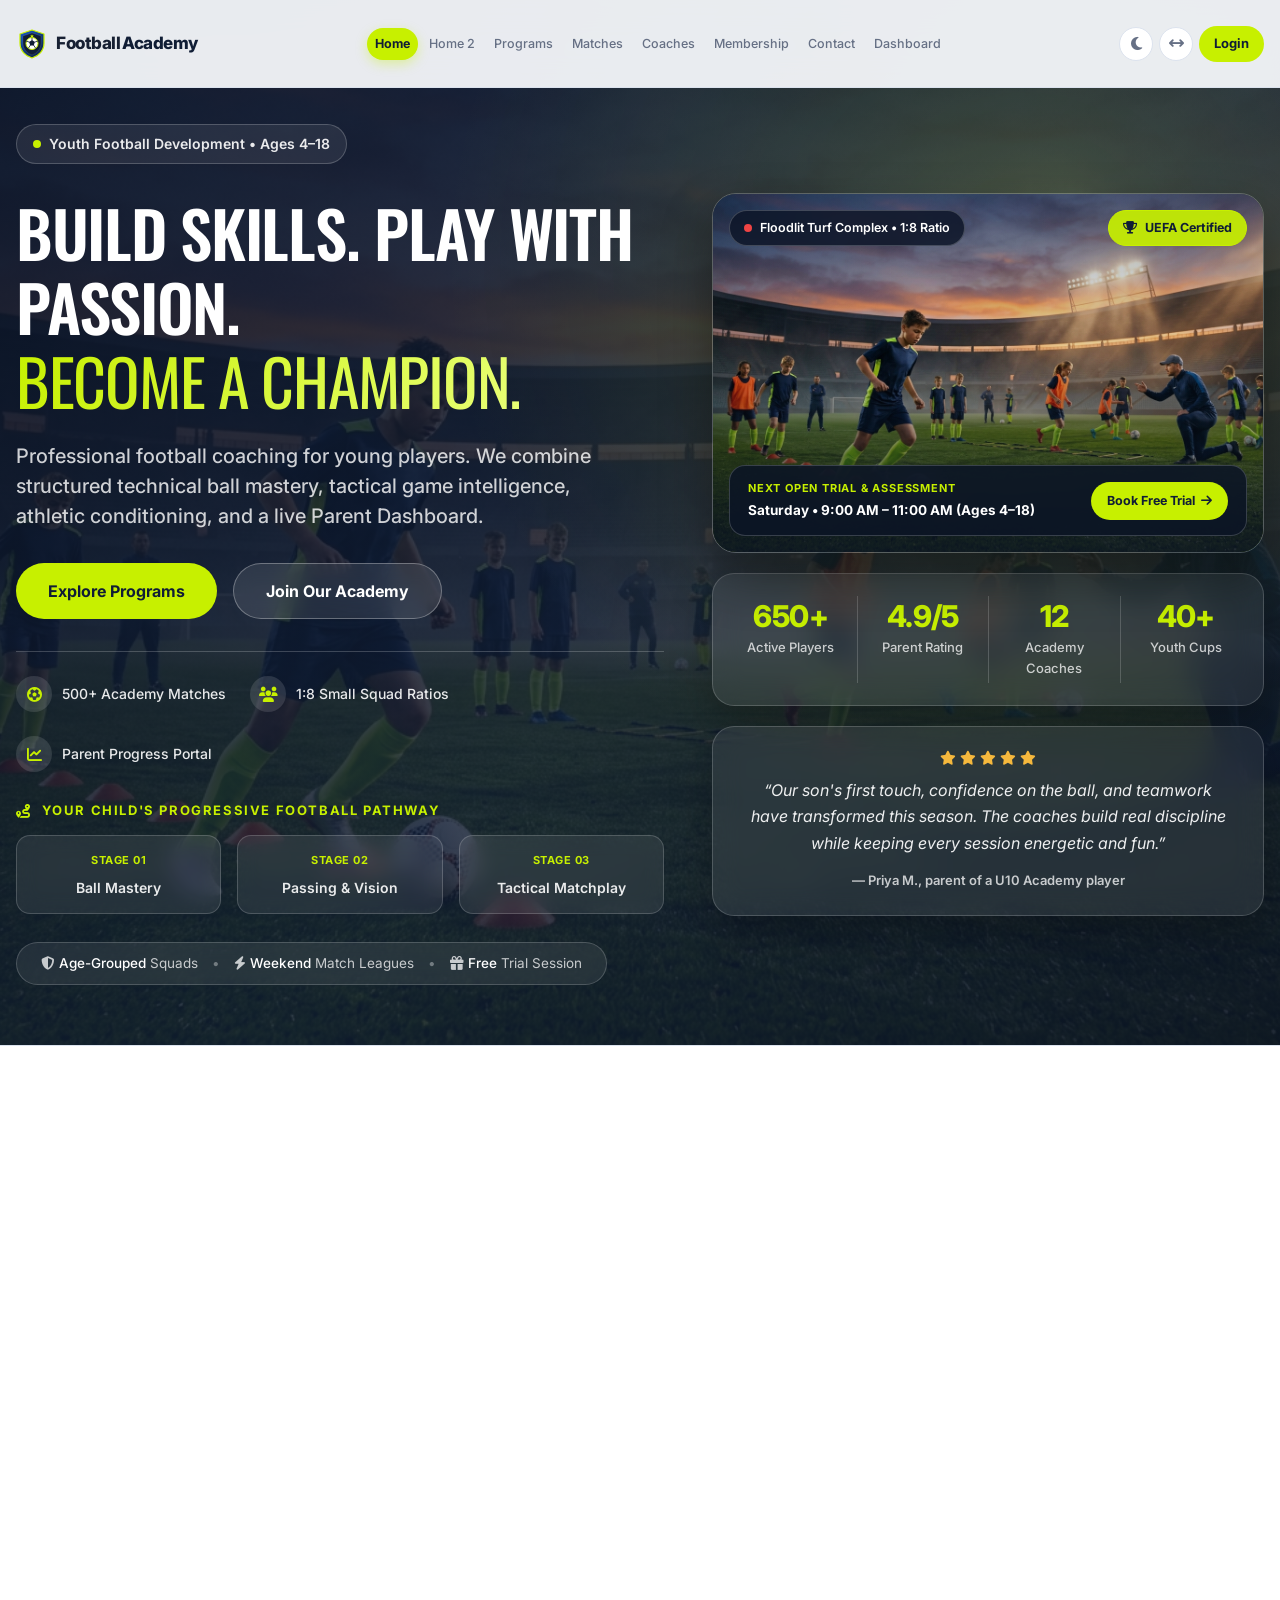
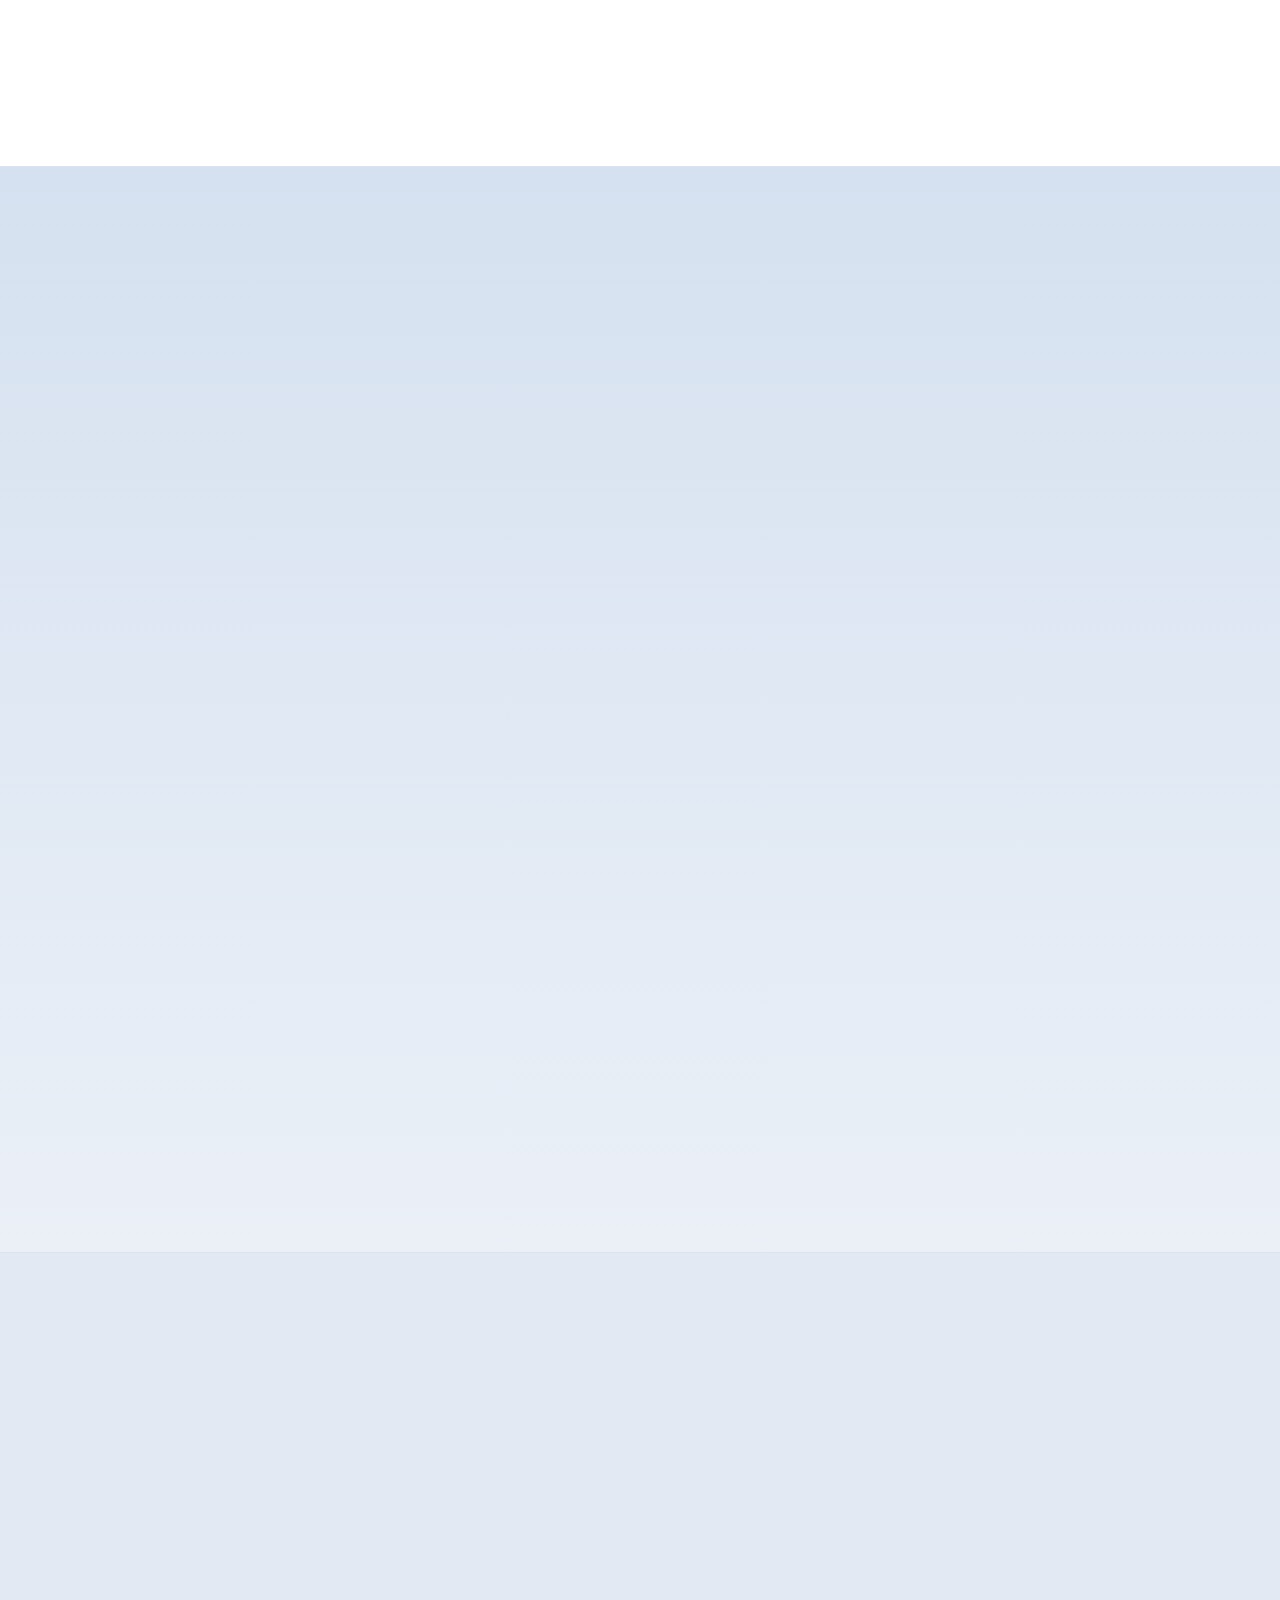
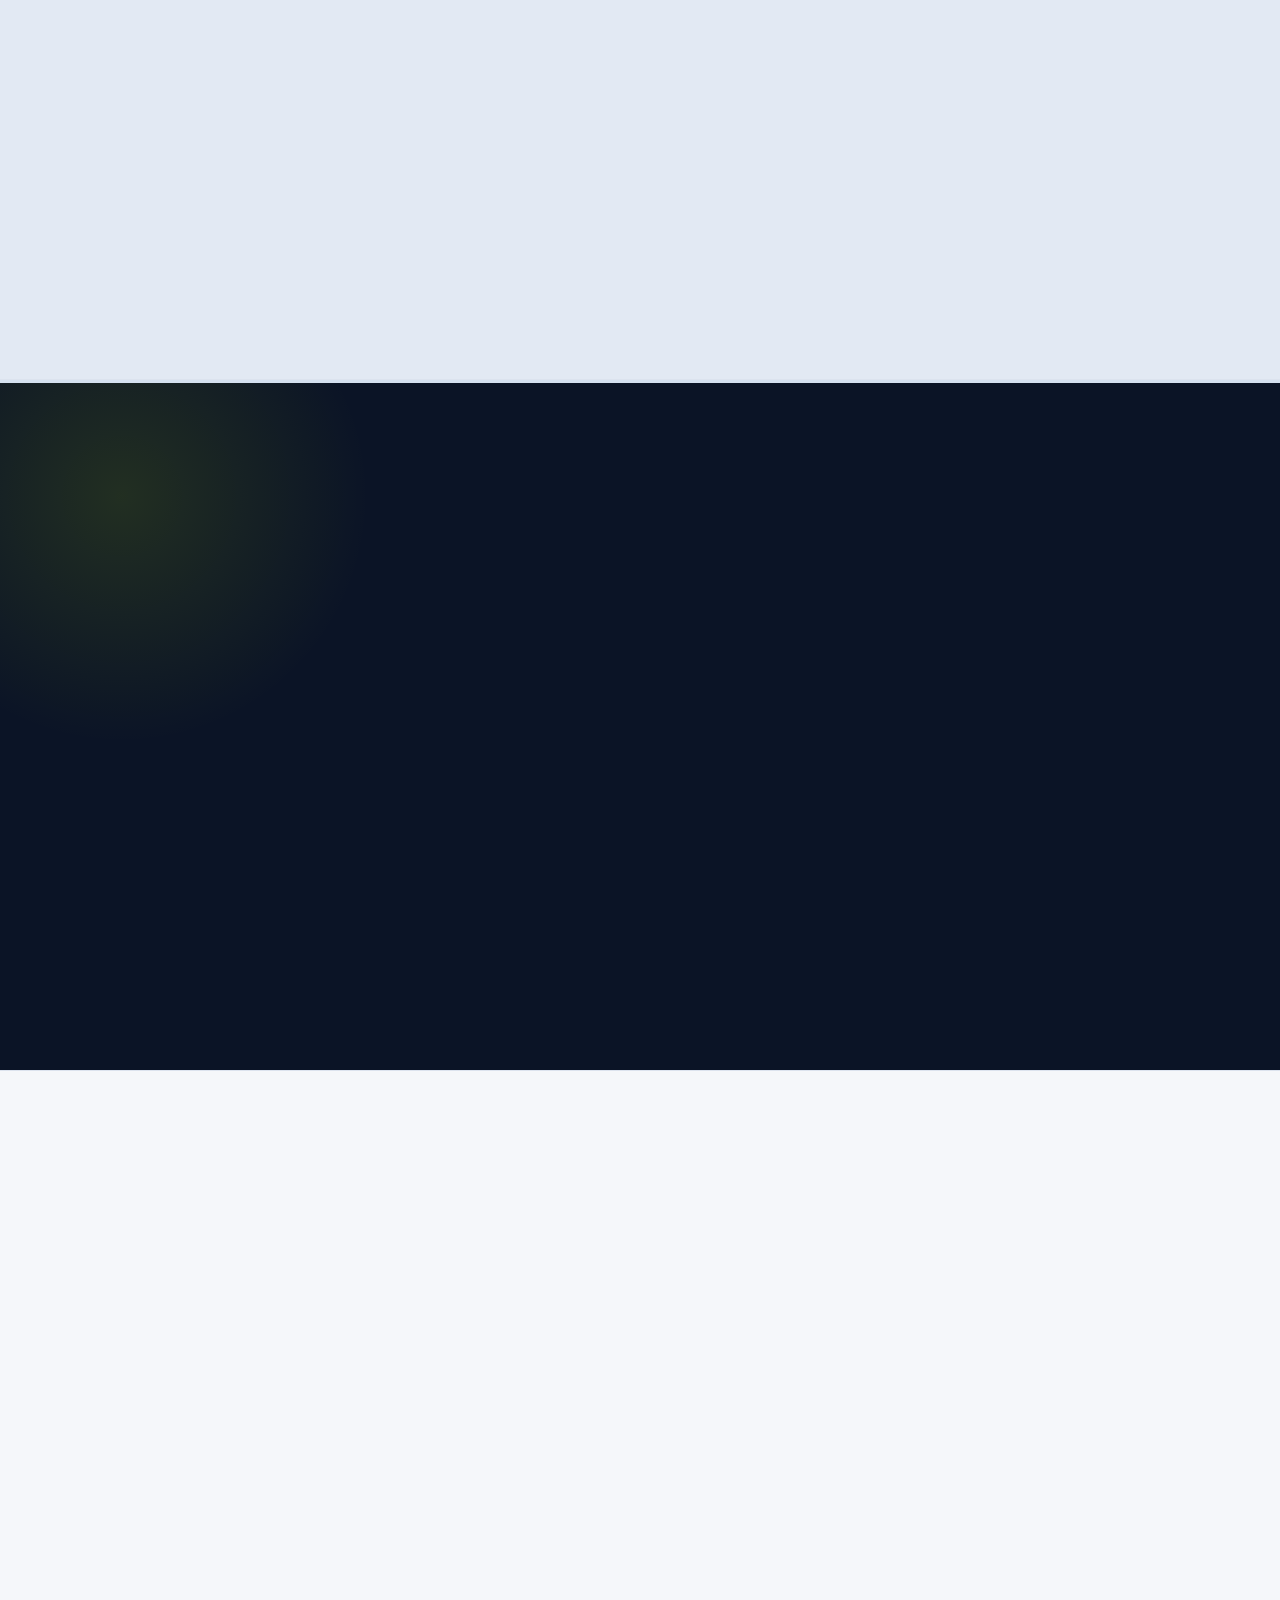
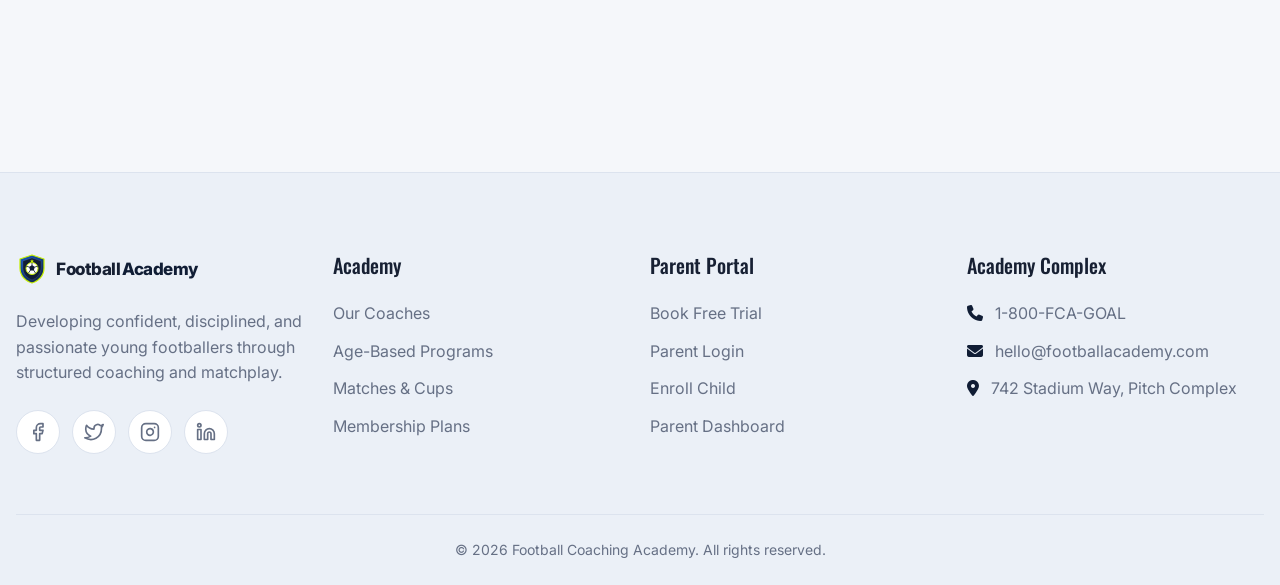
==== commit 8de7f402: "Update website pages, styles and hero image" ====
--- a/index.html
+++ b/index.html
@@ -21,7 +21,7 @@
             </a>
             <ul class="nav-links">
                 <li><a href="index.html" class="active">Home</a></li>
-                <li><a href="home-2.html">Academy</a></li>
+                <li><a href="home-2.html">Home 2</a></li>
                 <li><a href="programs.html">Programs</a></li>
                 <li><a href="tournaments.html">Matches</a></li>
                 <li><a href="coaches.html">Coaches</a></li>
@@ -99,35 +99,6 @@
                         </div>
                     </div>
 
-                    <!-- Hero Stats Band -->
-                    <div class="hero-stats-band">
-                        <div class="hero-stat">
-                            <strong>650+</strong>
-                            <span>Active Players</span>
-                        </div>
-                        <div class="hero-stat">
-                            <strong>4.9/5</strong>
-                            <span>Parent Rating</span>
-                        </div>
-                        <div class="hero-stat">
-                            <strong>12</strong>
-                            <span>Academy Coaches</span>
-                        </div>
-                        <div class="hero-stat">
-                            <strong>40+</strong>
-                            <span>Youth Cups</span>
-                        </div>
-                    </div>
-
-                    <!-- Hero Parent Quote -->
-                    <div class="hero-quote-card">
-                        <div class="hero-quote-stars" aria-label="5 out of 5 stars">
-                            <i class="fa-solid fa-star"></i><i class="fa-solid fa-star"></i><i class="fa-solid fa-star"></i><i class="fa-solid fa-star"></i><i class="fa-solid fa-star"></i>
-                        </div>
-                        <p>&ldquo;Our son's first touch, confidence on the ball, and teamwork have transformed this season. The coaches build real discipline while keeping every session energetic and fun.&rdquo;</p>
-                        <span class="hero-quote-author">&mdash; Priya M., parent of a U10 Academy player</span>
-                    </div>
-
                     <!-- Hero Trust Pills -->
                     <div class="hero-trust-pills hero-trust-pills-home1">
                         <span><i class="fa-solid fa-shield-halved"></i> <strong>Age-Grouped</strong> Squads</span>
@@ -138,10 +109,53 @@
                     </div>
                 </div>
 
-                <!-- Right Visual -->
+                <!-- Right Visual Showcase -->
                 <div class="hero-premium-visual fade-up" style="transition-delay: 0.2s; position: relative;">
-                    <div class="hero-image-card">
-                        <img src="assets/images/football-hero-stadium.jpg" alt="Young football players training on a floodlit stadium pitch" class="img-cover">
+                    <div class="hero-showcase-frame">
+                        <div class="hero-image-card">
+                            <img src="assets/images/football-hero-stadium.jpg" alt="Young football players training on a floodlit stadium pitch" class="img-cover">
+                            <div class="hero-showcase-gradient"></div>
+                            <div class="hero-showcase-top-badges">
+                                <span class="hero-showcase-pill"><span class="live-pulse-dot"></span> Floodlit Turf Complex &bull; 1:8 Ratio</span>
+                                <span class="hero-showcase-pill hero-showcase-pill-accent"><i class="fa-solid fa-trophy"></i> UEFA Certified</span>
+                            </div>
+                            <div class="hero-showcase-bottom-card">
+                                <div>
+                                    <span class="showcase-bottom-kicker">Next Open Trial &amp; Assessment</span>
+                                    <strong>Saturday &bull; 9:00 AM &ndash; 11:00 AM (Ages 4–18)</strong>
+                                </div>
+                                <a href="contact.html" class="showcase-bottom-cta">Book Free Trial <i class="fa-solid fa-arrow-right"></i></a>
+                            </div>
+                        </div>
+                    </div>
+
+                    <!-- Hero Stats Band -->
+                    <div class="hero-stats-band">
+                        <div class="hero-stat">
+                            <strong>650+</strong>
+                            <span>Active Players</span>
+                        </div>
+                        <div class="hero-stat">
+                            <strong>4.9/5</strong>
+                            <span>Parent Rating</span>
+                        </div>
+                        <div class="hero-stat">
+                            <strong>12</strong>
+                            <span>Academy Coaches</span>
+                        </div>
+                        <div class="hero-stat">
+                            <strong>40+</strong>
+                            <span>Youth Cups</span>
+                        </div>
+                    </div>
+
+                    <!-- Hero Parent Quote -->
+                    <div class="hero-quote-card">
+                        <div class="hero-quote-stars" aria-label="5 out of 5 stars">
+                            <i class="fa-solid fa-star"></i><i class="fa-solid fa-star"></i><i class="fa-solid fa-star"></i><i class="fa-solid fa-star"></i><i class="fa-solid fa-star"></i>
+                        </div>
+                        <p>&ldquo;Our son's first touch, confidence on the ball, and teamwork have transformed this season. The coaches build real discipline while keeping every session energetic and fun.&rdquo;</p>
+                        <span class="hero-quote-author">&mdash; Priya M., parent of a U10 Academy player</span>
                     </div>
                 </div>
 
--- a/assets/css/style.css
+++ b/assets/css/style.css
@@ -1,4 +1,4 @@
-﻿@import url('https://fonts.googleapis.com/css2?family=Oswald:wght@500;600;700&family=Inter:wght@400;500;600;700;800&display=swap');
+@import url('https://fonts.googleapis.com/css2?family=Oswald:wght@500;600;700&family=Inter:wght@400;500;600;700;800&display=swap');
 
 :root {
     --primary-bg: #F5F7FA;
@@ -403,49 +403,112 @@
         padding: 0 16px;
     }
 
+    .navbar .container {
+        gap: 8px;
+        padding: 0 16px;
+    }
+
     /* Keep hamburger hidden — navbar stays full horizontal */
     .mobile-menu-toggle {
         display: none !important;
     }
 
+    .nav-brand {
+        gap: 8px;
+    }
+
     .nav-brand span {
-        font-size: 20px;
+        font-size: 17px;
     }
 
     .nav-brand-img {
-        height: 36px;
+        height: 32px;
+    }
+
+    .nav-menu {
+        justify-content: space-between;
+        min-width: 0;
     }
 
     .nav-links {
         position: static;
         transform: none;
-        gap: 6px;
+        gap: 3px;
         padding: 0 4px;
         margin: 0 auto;
     }
 
     .nav-links a {
-        font-size: 13px;
-        padding: 5px 8px;
+        font-size: 12.5px;
+        padding: 6px 8px;
         white-space: nowrap;
     }
 
     .nav-actions {
-        gap: 8px;
+        gap: 6px;
+        flex-shrink: 0;
     }
 
     .nav-actions .action-icon,
     .dark-mode-toggle {
-        width: 36px;
-        height: 36px;
-        font-size: 16px;
+        width: 34px !important;
+        height: 34px !important;
+        font-size: 15px !important;
+        flex-shrink: 0;
     }
 
     .nav-actions .btn {
-        height: 38px;
-        padding: 0 14px;
-        font-size: 13px;
-        white-space: nowrap;
+        height: 36px !important;
+        padding: 0 15px !important;
+        font-size: 13px !important;
+        white-space: nowrap !important;
+        flex-shrink: 0;
+    }
+}
+
+@media (max-width: 960px) and (min-width: 769px) {
+    .navbar .container {
+        gap: 6px;
+        padding: 0 12px;
+    }
+
+    .nav-brand {
+        gap: 6px;
+    }
+
+    .nav-brand span {
+        font-size: 15px;
+    }
+
+    .nav-brand-img {
+        height: 28px;
+    }
+
+    .nav-links {
+        gap: 1px;
+        padding: 0 2px;
+    }
+
+    .nav-links a {
+        font-size: 11.5px;
+        padding: 5px 5px;
+    }
+
+    .nav-actions {
+        gap: 5px;
+    }
+
+    .nav-actions .action-icon,
+    .dark-mode-toggle {
+        width: 30px !important;
+        height: 30px !important;
+        font-size: 13.5px !important;
+    }
+
+    .nav-actions .btn {
+        height: 32px !important;
+        padding: 0 12px !important;
+        font-size: 12px !important;
     }
 }
 
@@ -541,6 +604,8 @@
     height: 100%;
     display: flex;
     flex-direction: column;
+    min-width: 0;
+    max-width: 100%;
 }
 
 .card:hover {
@@ -581,25 +646,48 @@
 section:not(.dashboard-section) .card .btn-secondary {
     align-self: flex-start;
     margin-top: auto;
+    max-width: 100%;
 }
 
 /* Layout Utilities */
 .grid-2 {
     display: grid;
-    grid-template-columns: repeat(2, 1fr);
+    grid-template-columns: repeat(2, minmax(0, 1fr));
     gap: 20px;
 }
 
 .grid-3 {
     display: grid;
-    grid-template-columns: repeat(3, 1fr);
+    grid-template-columns: repeat(3, minmax(0, 1fr));
     gap: 20px;
 }
 
 .grid-4 {
     display: grid;
-    grid-template-columns: repeat(4, 1fr);
+    grid-template-columns: repeat(4, minmax(0, 1fr));
     gap: 20px;
+}
+
+@media (max-width: 1180px) and (min-width: 993px) {
+    .grid-3 .card {
+        padding: 22px 20px;
+    }
+
+    .grid-3 .card-title {
+        font-size: 22px;
+        min-height: 44px;
+    }
+
+    .grid-3 .card .btn,
+    .grid-3 .card .btn-secondary,
+    .card-actions .btn,
+    .card-actions .btn-secondary {
+        padding: 0 16px !important;
+        font-size: 14.5px !important;
+        min-width: 0 !important;
+        max-width: 100% !important;
+        box-sizing: border-box !important;
+    }
 }
 
 /* Table Utilities */
@@ -974,9 +1062,11 @@
     .hero-has-bg .hero-highlights-row {
         border-top-color: rgba(255, 255, 255, 0.20);
     }
+
     .hero-has-bg .hero-highlight-item {
         color: rgba(255, 255, 255, 0.90);
     }
+
     .hero-has-bg .hero-highlight-icon {
         background: rgba(255, 255, 255, 0.12);
         color: #C7F000;
@@ -989,6 +1079,7 @@
         gap: 16px;
         padding-top: 24px;
     }
+
     .hero-highlight-item {
         font-size: 13px;
     }
@@ -1011,6 +1102,8 @@
 .hero-stage-card {
     display: flex;
     flex-direction: column;
+    align-items: center;
+    justify-content: center;
     gap: 6px;
     padding: 16px 20px;
     background: rgba(23, 89, 199, 0.07);
@@ -1018,7 +1111,9 @@
     border-radius: 14px;
     min-width: 120px;
     flex: 1;
-    max-width: 160px;
+    width: 100%;
+    max-width: none;
+    height: 100%;
     text-align: center;
     transition: var(--transition);
 }
@@ -1048,16 +1143,20 @@
     .hero-has-bg .hero-stage-cards {
         border-top-color: rgba(255, 255, 255, 0.20);
     }
+
     .hero-has-bg .hero-stage-card {
         background: rgba(255, 255, 255, 0.08);
         border-color: rgba(255, 255, 255, 0.18);
     }
+
     .hero-has-bg .hero-stage-card:hover {
         background: rgba(255, 255, 255, 0.15);
     }
+
     .hero-has-bg .stage-tag {
         color: #C7F000;
     }
+
     .hero-has-bg .stage-title {
         color: rgba(255, 255, 255, 0.90);
     }
@@ -1069,10 +1168,12 @@
         gap: 12px;
         padding-top: 24px;
     }
+
     .hero-stage-card {
         min-width: 90px;
         padding: 12px 14px;
     }
+
     .stage-title {
         font-size: 13px;
     }
@@ -1914,8 +2015,20 @@
         color: transparent !important;
     }
 
+    [data-theme="dark"] .hero-has-bg .text-highlight {
+        background: linear-gradient(120deg, #C7F000, #E8FF75) !important;
+        -webkit-background-clip: text !important;
+        background-clip: text !important;
+        color: transparent !important;
+    }
+
     .hero-has-bg .hero-premium-content .subheading,
     .hero-has-bg .hero-premium .subheading {
+        color: #344054 !important;
+    }
+
+    [data-theme="dark"] .hero-has-bg .hero-premium-content .subheading,
+    [data-theme="dark"] .hero-has-bg .hero-premium .subheading {
         color: var(--text-secondary) !important;
     }
 
@@ -1984,7 +2097,8 @@
     display: none;
     position: absolute;
     inset: 0;
-    background: linear-gradient(135deg, rgba(28, 19, 14, 0.85) 0%, rgba(44, 24, 16, 0.65) 100%);
+    background: radial-gradient(circle at 80% 25%, rgba(199, 240, 0, 0.14) 0%, transparent 45%),
+        linear-gradient(135deg, rgba(11, 20, 38, 0.92) 0%, rgba(16, 29, 53, 0.82) 55%, rgba(11, 20, 38, 0.90) 100%);
     z-index: 1;
     pointer-events: none;
 }
@@ -2002,9 +2116,9 @@
         display: none;
     }
 
-    /* Hide the separate img block on full-bg desktop layout */
+    /* Show the right-side visual showcase column on desktop */
     .hero-has-bg .hero-premium-visual {
-        display: none !important;
+        display: flex !important;
     }
 
     /* White headline on dark overlay */
@@ -2078,17 +2192,41 @@
     .prep-options-cards {
         display: grid !important;
         grid-template-columns: 1fr 1fr !important;
+        grid-auto-rows: 1fr !important;
+        align-items: stretch !important;
         gap: 20px !important;
         flex-direction: unset !important;
+        width: 100% !important;
+    }
+
+    .prep-options-cards .card {
+        margin-left: 0 !important;
+        margin-right: 0 !important;
+        align-self: stretch !important;
+        height: 100% !important;
+        width: 100% !important;
+        display: flex !important;
+        flex-direction: column !important;
+        justify-content: space-between !important;
+    }
+
+    .prep-options-cards .card p {
+        flex-grow: 1;
+    }
+
+    .prep-options-cards .card a {
+        margin-top: auto;
     }
 
     /* 3rd card: same size as card 1/2, centered in its row */
     .prep-options-cards .card:nth-child(3) {
         grid-column: 1 / -1;
-        justify-self: center;
-        width: calc(50% - 10px);
+        justify-self: center !important;
+        width: calc(50% - 10px) !important;
         /* exact same width as the 1fr columns with 20px gap */
         max-width: none;
+        margin-left: auto !important;
+        margin-right: auto !important;
     }
 
     /* Image: full width, auto height (no forced 500px min) */
@@ -2103,29 +2241,32 @@
     }
 }
 
-/* Prep Options — 360px overrides */
-@media (max-width: 400px) {
+/* Prep Options — Mobile overrides */
+@media (max-width: 640px) {
 
     /* Image: compact height */
     .prep-options-image img {
         min-height: 180px !important;
     }
 
-    /* Cards: back to flex-column so all 3 are naturally full width.
-       No grid needed — avoids all justify-self / width conflicts. */
+    /* Cards: 1-col grid with equal row height so all 3 are the exact same width and height */
     .prep-options-cards {
-        display: flex !important;
-        flex-direction: column !important;
-        grid-template-columns: unset !important;
+        display: grid !important;
+        grid-template-columns: 1fr !important;
+        grid-auto-rows: 1fr !important;
         gap: 16px !important;
-    }
-
-    /* 3rd card: fully reset all 768px grid properties */
+        width: 100% !important;
+    }
+
+    /* All 3 cards: identical full width and equal height */
+    .prep-options-cards .card,
     .prep-options-cards .card:nth-child(3) {
         grid-column: unset !important;
-        justify-self: unset !important;
+        justify-self: stretch !important;
+        align-self: stretch !important;
         width: 100% !important;
         max-width: 100% !important;
+        height: 100% !important;
         margin-left: 0 !important;
         margin-right: 0 !important;
     }
@@ -2367,7 +2508,7 @@
 .page-hero-overlay {
     position: absolute;
     inset: 0;
-    background: linear-gradient(135deg, rgba(28, 19, 14, 0.85) 0%, rgba(44, 24, 16, 0.65) 100%);
+    background: linear-gradient(135deg, rgba(11, 20, 38, 0.90) 0%, rgba(16, 29, 53, 0.80) 100%);
     z-index: 1;
     pointer-events: none;
 }
@@ -2397,7 +2538,7 @@
 }
 
 .page-hero .subheading {
-    color: rgba(255, 255, 255, 0.90);
+    color: rgba(255, 255, 255, 0.94);
     font-size: 19px;
     line-height: 1.6;
     max-width: 720px;
@@ -2537,20 +2678,48 @@
     }
 
     .page-hero h1 {
-        color: var(--text-primary);
+        color: var(--text-primary) !important;
         font-size: 32px;
+        text-shadow: none !important;
+    }
+
+    .page-hero .text-highlight {
+        background: linear-gradient(120deg, #101D35, #1759C7) !important;
+        -webkit-background-clip: text !important;
+        background-clip: text !important;
+        color: transparent !important;
+        text-shadow: none !important;
+    }
+
+    [data-theme="dark"] .page-hero .text-highlight {
+        background: linear-gradient(120deg, #C7F000, #E8FF75) !important;
+        -webkit-background-clip: text !important;
+        background-clip: text !important;
+        color: transparent !important;
+        text-shadow: none !important;
     }
 
     .page-hero .subheading {
-        color: var(--text-secondary);
+        color: #344054 !important;
         font-size: 15px;
         margin-bottom: 24px;
+        text-shadow: none !important;
+    }
+
+    [data-theme="dark"] .page-hero .subheading {
+        color: var(--text-secondary) !important;
     }
 
     .page-hero .badge-premium {
-        background: var(--card-bg);
-        border: 1px solid var(--border-color);
-        color: var(--text-primary);
+        background: rgba(23, 89, 199, 0.08) !important;
+        border: 1px solid rgba(23, 89, 199, 0.22) !important;
+        color: var(--primary-accent) !important;
+    }
+
+    [data-theme="dark"] .page-hero .badge-premium {
+        background: rgba(199, 240, 0, 0.12) !important;
+        border: 1px solid rgba(199, 240, 0, 0.30) !important;
+        color: #C7F000 !important;
     }
 
     .page-hero-stats {
@@ -2560,6 +2729,18 @@
     .page-hero-stat-item {
         color: var(--text-primary);
         font-size: 13px;
+    }
+
+    .page-hero-stat-icon {
+        background: rgba(23, 89, 199, 0.12);
+        border-color: rgba(23, 89, 199, 0.28);
+        color: var(--secondary-accent);
+    }
+
+    [data-theme="dark"] .page-hero-stat-icon {
+        background: rgba(199, 240, 0, 0.22);
+        border-color: rgba(199, 240, 0, 0.45);
+        color: #C7F000;
     }
 
     .page-hero-visual {
@@ -2687,6 +2868,7 @@
         padding: 18px 20px;
         font-size: 15px;
     }
+
     .faq-dropdown-content {
         padding: 14px 20px 20px 20px;
         font-size: 14px;
@@ -2840,23 +3022,29 @@
 .hero-stage-cards {
     display: grid;
     grid-template-columns: repeat(3, 1fr);
-    gap: 14px;
-    margin-top: 36px;
+    gap: 16px;
+    width: 100%;
+    margin-top: 0;
     padding-top: 24px;
     border-top: 1px solid rgba(255, 255, 255, 0.18);
+    align-items: stretch;
 }
 
 .hero-stage-card {
     background: rgba(255, 255, 255, 0.1);
     backdrop-filter: blur(10px);
     -webkit-backdrop-filter: blur(10px);
-    padding: 12px 16px;
+    padding: 16px 20px;
     border-radius: 14px;
     border: 1px solid rgba(255, 255, 255, 0.16);
+    width: 100%;
+    max-width: none;
+    height: 100%;
     display: flex;
     flex-direction: column;
+    align-items: center;
     justify-content: center;
-    text-align: left;
+    text-align: center;
 }
 
 .stage-tag {
@@ -3004,7 +3192,7 @@
     padding: 10px 20px;
     border-radius: 14px;
     border: 1px solid var(--border-color);
-    box-shadow: 0 2px 8px rgba(0,0,0,0.02);
+    box-shadow: 0 2px 8px rgba(0, 0, 0, 0.02);
 }
 
 .b-stat-item {
@@ -3314,7 +3502,7 @@
     display: flex;
     overflow: hidden;
     transition: all 0.25s ease;
-    box-shadow: 0 2px 10px rgba(0,0,0,0.02);
+    box-shadow: 0 2px 10px rgba(0, 0, 0, 0.02);
 }
 
 .digital-ticket-v2:hover {
@@ -3470,15 +3658,18 @@
     .tournament-browse-grid {
         grid-template-columns: 1fr;
     }
+
     .booking-portal-hero {
         padding: 20px;
         flex-direction: column;
         align-items: flex-start;
     }
+
     .booking-stats-strip {
         width: 100%;
         justify-content: space-between;
     }
+
     .b-stat-divider {
         display: none;
     }
@@ -3504,18 +3695,18 @@
    ========================================================= */
 .hero-home2 {
     padding: 130px 0 70px;
-    background: radial-gradient(circle at 10% 15%, rgba(23, 89, 199, 0.08) 0%, transparent 55%), 
-                radial-gradient(circle at 90% 85%, rgba(199, 240, 0, 0.12) 0%, transparent 55%), 
-                var(--primary-bg);
+    background: radial-gradient(circle at 10% 15%, rgba(23, 89, 199, 0.08) 0%, transparent 55%),
+        radial-gradient(circle at 90% 85%, rgba(199, 240, 0, 0.12) 0%, transparent 55%),
+        var(--primary-bg);
     border-bottom: 1px solid var(--border-color);
     position: relative;
     overflow: hidden;
 }
 
 [data-theme="dark"] .hero-home2 {
-    background: radial-gradient(circle at 10% 15%, rgba(23, 89, 199, 0.22) 0%, transparent 60%), 
-                radial-gradient(circle at 90% 85%, rgba(176, 125, 72, 0.15) 0%, transparent 60%), 
-                #0B1426;
+    background: radial-gradient(circle at 10% 15%, rgba(23, 89, 199, 0.22) 0%, transparent 60%),
+        radial-gradient(circle at 90% 85%, rgba(176, 125, 72, 0.15) 0%, transparent 60%),
+        #0B1426;
 }
 
 .hero-home2-header {
@@ -3535,9 +3726,13 @@
 
 .hero-home2-subtitle {
     font-size: 18px;
-    color: var(--text-secondary);
+    color: #344054;
     line-height: 1.6;
     margin-bottom: 32px;
+}
+
+[data-theme="dark"] .hero-home2-subtitle {
+    color: var(--text-secondary);
 }
 
 .hero-trust-pills {
@@ -3726,7 +3921,7 @@
     border-radius: 8px;
     overflow: hidden;
     border: 2px solid var(--primary-accent);
-    box-shadow: 0 4px 12px rgba(0,0,0,0.1);
+    box-shadow: 0 4px 12px rgba(0, 0, 0, 0.1);
     flex-shrink: 0;
 }
 
@@ -3736,9 +3931,21 @@
     justify-content: center;
     font-size: 16px;
 }
-.chess-cell.light { background: #E2E9F3; color: #172033; }
-.chess-cell.dark { background: #101D35; color: #F5F7FA; }
-.chess-cell.highlight { background: #C7F000; color: #0B1426; }
+
+.chess-cell.light {
+    background: #E2E9F3;
+    color: #172033;
+}
+
+.chess-cell.dark {
+    background: #101D35;
+    color: #F5F7FA;
+}
+
+.chess-cell.highlight {
+    background: #C7F000;
+    color: #0B1426;
+}
 
 .matrix-next-event {
     margin-top: auto;
@@ -3896,21 +4103,58 @@
 }
 
 @media (max-width: 1024px) {
-    .hero-home2-title { font-size: 42px; }
-    .hero-home2-matrix { grid-template-columns: 1fr; }
-    .hero-home2-pathway { grid-template-columns: repeat(2, 1fr); }
+    .hero-home2-title {
+        font-size: 42px;
+    }
+
+    .hero-home2-matrix {
+        grid-template-columns: 1fr;
+    }
+
+    .hero-home2-pathway {
+        grid-template-columns: repeat(2, 1fr);
+    }
 }
 
 @media (max-width: 640px) {
-    .hero-home2 { padding: 110px 0 50px; }
-    .hero-home2-title { font-size: 30px; }
-    .hero-home2-subtitle { font-size: 15px; }
-    .hero-trust-pills { flex-direction: column; gap: 8px; border-radius: 16px; padding: 14px; }
-    .hero-trust-pills .pill-divider { display: none; }
-    .hero-home2-pathway { grid-template-columns: 1fr; }
-    .matrix-next-event { flex-direction: column; align-items: flex-start; }
-    .matrix-chess-preview { flex-direction: column; align-items: flex-start; }
-}
+    .hero-home2 {
+        padding: 110px 0 50px;
+    }
+
+    .hero-home2-title {
+        font-size: 30px;
+    }
+
+    .hero-home2-subtitle {
+        font-size: 15px;
+    }
+
+    .hero-trust-pills {
+        flex-direction: column;
+        gap: 8px;
+        border-radius: 16px;
+        padding: 14px;
+    }
+
+    .hero-trust-pills .pill-divider {
+        display: none;
+    }
+
+    .hero-home2-pathway {
+        grid-template-columns: 1fr;
+    }
+
+    .matrix-next-event {
+        flex-direction: column;
+        align-items: flex-start;
+    }
+
+    .matrix-chess-preview {
+        flex-direction: column;
+        align-items: flex-start;
+    }
+}
+
 /* ============================================================
    Home 1 Hero — content after the highlights row
    (pathway label, stats band, parent quote, trust pills)
@@ -3952,7 +4196,7 @@
     text-align: center;
 }
 
-.hero-stat + .hero-stat {
+.hero-stat+.hero-stat {
     border-left: 1px solid var(--border-color);
 }
 
@@ -4029,7 +4273,7 @@
         backdrop-filter: blur(14px);
     }
 
-    .hero-has-bg .hero-stat + .hero-stat {
+    .hero-has-bg .hero-stat+.hero-stat {
         border-left-color: rgba(255, 255, 255, 0.18);
     }
 
@@ -4063,6 +4307,22 @@
     .hero-has-bg .hero-trust-pills .pill-divider {
         color: rgba(255, 255, 255, 0.35);
     }
+
+    .hero-has-bg .btn-glass:hover {
+        background: var(--primary-accent) !important;
+        color: #FFFFFF !important;
+        border-color: var(--primary-accent) !important;
+        transform: translateY(-3px) scale(1.01);
+        box-shadow: 0 12px 28px rgba(16, 29, 53, 0.35);
+    }
+
+    [data-theme="dark"] .hero-has-bg .btn-glass:hover {
+        background: var(--primary-accent) !important;
+        color: #101D35 !important;
+        border-color: var(--primary-accent) !important;
+        transform: translateY(-3px) scale(1.01);
+        box-shadow: 0 12px 28px rgba(199, 240, 0, 0.35);
+    }
 }
 
 @media (max-width: 768px) {
@@ -4094,10 +4354,340 @@
     .hero-quote-card p {
         font-size: 14.5px;
     }
+
+    [data-theme="dark"] .hero-has-bg .btn-glass {
+        background: rgba(255, 255, 255, 0.06) !important;
+        border-color: rgba(255, 255, 255, 0.16) !important;
+        color: var(--text-primary) !important;
+    }
+
+    .hero-has-bg .btn-glass:hover {
+        background: var(--primary-accent) !important;
+        color: #FFFFFF !important;
+        border-color: var(--primary-accent) !important;
+        transform: translateY(-3px) scale(1.01);
+        box-shadow: 0 12px 28px rgba(16, 29, 53, 0.25);
+    }
+
+    [data-theme="dark"] .hero-has-bg .btn-glass:hover {
+        background: var(--primary-accent) !important;
+        color: #101D35 !important;
+        border-color: var(--primary-accent) !important;
+        transform: translateY(-3px) scale(1.01);
+        box-shadow: 0 12px 28px rgba(199, 240, 0, 0.35);
+    }
 }
 
 /* Dashboard Typography: Inter */
-.dashboard-layout h1, .dashboard-layout h2, .dashboard-layout h3, .dashboard-layout h4, .dashboard-layout h5, .dashboard-layout h6 {
+.dashboard-layout h1,
+.dashboard-layout h2,
+.dashboard-layout h3,
+.dashboard-layout h4,
+.dashboard-layout h5,
+.dashboard-layout h6 {
     font-family: var(--font-primary);
     letter-spacing: -0.01em;
 }
+
+/* ============================================================
+   Premium Home 1 Split Hero & Showcase Visual Card
+   ============================================================ */
+.hero-premium-visual {
+    display: flex !important;
+    flex-direction: column;
+    gap: 20px;
+    width: 100%;
+    max-width: 760px;
+    height: auto !important;
+    perspective: none !important;
+}
+
+.hero-showcase-frame {
+    position: relative;
+    width: 100%;
+}
+
+.hero-showcase-frame .hero-image-card {
+    position: relative !important;
+    inset: auto !important;
+    width: 100% !important;
+    height: 360px !important;
+    border-radius: 24px !important;
+    overflow: hidden;
+    transform: none !important;
+    border: 1px solid rgba(255, 255, 255, 0.22);
+    box-shadow: 0 24px 50px rgba(0, 0, 0, 0.38);
+}
+
+.hero-showcase-frame .hero-image-card .img-cover {
+    width: 100%;
+    height: 100%;
+    object-fit: cover;
+    transition: transform 0.6s cubic-bezier(0.16, 1, 0.3, 1);
+}
+
+.hero-showcase-frame:hover .hero-image-card .img-cover {
+    transform: scale(1.04);
+}
+
+.hero-showcase-gradient {
+    position: absolute;
+    inset: 0;
+    background: linear-gradient(180deg, rgba(11, 20, 38, 0.35) 0%, rgba(11, 20, 38, 0.08) 45%, rgba(11, 20, 38, 0.85) 100%);
+    pointer-events: none;
+    z-index: 1;
+}
+
+.hero-showcase-top-badges {
+    position: absolute;
+    top: 16px;
+    left: 16px;
+    right: 16px;
+    display: flex;
+    align-items: center;
+    justify-content: space-between;
+    gap: 10px;
+    flex-wrap: wrap;
+    z-index: 2;
+}
+
+.hero-showcase-pill {
+    display: inline-flex;
+    align-items: center;
+    gap: 8px;
+    padding: 7px 14px;
+    border-radius: 50px;
+    background: rgba(11, 20, 38, 0.82);
+    backdrop-filter: blur(12px);
+    -webkit-backdrop-filter: blur(12px);
+    border: 1px solid rgba(255, 255, 255, 0.2);
+    color: #FFFFFF;
+    font-size: 12.5px;
+    font-weight: 600;
+}
+
+.hero-showcase-pill-accent {
+    background: rgba(199, 240, 0, 0.92);
+    color: #101D35;
+    border-color: #C7F000;
+    font-weight: 700;
+}
+
+.hero-showcase-bottom-card {
+    position: absolute;
+    bottom: 16px;
+    left: 16px;
+    right: 16px;
+    padding: 14px 18px;
+    border-radius: 16px;
+    background: rgba(11, 20, 38, 0.86);
+    backdrop-filter: blur(14px);
+    -webkit-backdrop-filter: blur(14px);
+    border: 1px solid rgba(255, 255, 255, 0.18);
+    display: flex;
+    align-items: center;
+    justify-content: space-between;
+    gap: 12px;
+    z-index: 2;
+    text-align: left;
+}
+
+.showcase-bottom-kicker {
+    display: block;
+    font-size: 11px;
+    font-weight: 700;
+    text-transform: uppercase;
+    letter-spacing: 0.8px;
+    color: #C7F000;
+    margin-bottom: 2px;
+}
+
+.hero-showcase-bottom-card strong {
+    display: block;
+    font-size: 13.5px;
+    font-weight: 700;
+    color: #FFFFFF;
+}
+
+.showcase-bottom-cta {
+    display: inline-flex;
+    align-items: center;
+    gap: 6px;
+    padding: 9px 16px;
+    border-radius: 50px;
+    background: #C7F000;
+    color: #101D35;
+    font-size: 12.5px;
+    font-weight: 700;
+    text-decoration: none;
+    white-space: nowrap;
+    transition: var(--transition);
+    flex-shrink: 0;
+}
+
+.showcase-bottom-cta:hover {
+    background: #B4DA00;
+    transform: translateY(-2px);
+    box-shadow: 0 8px 20px rgba(199, 240, 0, 0.35);
+}
+
+.hero-premium-visual .hero-stats-band {
+    margin-top: 0;
+}
+
+.hero-premium-visual .hero-quote-card {
+    margin-top: 0;
+    max-width: 100%;
+}
+
+@media (min-width: 1025px) {
+    .hero-premium-grid {
+        display: grid;
+        grid-template-columns: 1.08fr 0.92fr;
+        gap: 48px;
+        align-items: center;
+        text-align: left;
+        padding-top: 36px;
+    }
+
+    .hero-premium-content {
+        align-items: flex-start;
+        text-align: left;
+        max-width: 100%;
+    }
+
+    .hero-premium .subheading {
+        text-align: left;
+        max-width: 600px;
+        margin-bottom: 32px;
+    }
+
+    .hero-premium-actions {
+        justify-content: flex-start;
+        margin-bottom: 32px;
+    }
+
+    .hero-highlights-row {
+        justify-content: flex-start;
+        margin-top: 0;
+        padding-top: 24px;
+    }
+
+    .hero-extra-label {
+        margin: 28px 0 14px;
+    }
+
+    .hero-trust-pills-home1 {
+        margin-top: 28px;
+    }
+}
+
+@media (max-width: 768px) {
+    .hero-premium-visual {
+        max-width: 100% !important;
+    }
+
+    .hero-showcase-frame .hero-image-card {
+        height: 300px !important;
+    }
+}
+
+@media (max-width: 540px) {
+    .hero-showcase-frame .hero-image-card {
+        height: 250px !important;
+    }
+
+    .hero-showcase-bottom-card {
+        flex-direction: column;
+        align-items: flex-start;
+        padding: 12px 14px;
+    }
+
+    .showcase-bottom-cta {
+        width: 100%;
+        justify-content: center;
+    }
+}
+
+/* ============================================================
+   Matches Page (tournaments.html) — Equal Card Height & Mobile CTA Alignment
+   ============================================================ */
+.matches-cards-grid {
+    display: grid;
+    grid-template-columns: repeat(2, 1fr);
+    grid-auto-rows: 1fr;
+    align-items: stretch;
+    gap: 32px;
+}
+
+.matches-cards-grid .card {
+    height: 100% !important;
+    display: flex;
+    flex-direction: column;
+    justify-content: space-between;
+}
+
+.matches-cards-grid .card .btn,
+.matches-cards-grid .card .btn-secondary {
+    width: 100% !important;
+    max-width: 100% !important;
+    min-width: 0 !important;
+    align-self: center !important;
+    justify-content: center !important;
+    text-align: center !important;
+    margin-top: auto !important;
+    margin-left: auto !important;
+    margin-right: auto !important;
+    box-sizing: border-box !important;
+}
+
+@media (max-width: 768px) {
+    .matches-cards-grid {
+        grid-template-columns: repeat(2, 1fr);
+        grid-auto-rows: 1fr;
+        gap: 20px;
+    }
+
+    .matches-cards-grid .card {
+        padding: 24px 20px !important;
+        height: 100% !important;
+    }
+
+    .matches-cards-grid .card .btn,
+    .matches-cards-grid .card .btn-secondary {
+        padding: 0 16px !important;
+        font-size: 14.5px !important;
+    }
+}
+
+@media (max-width: 640px) {
+    .matches-cards-grid {
+        grid-template-columns: 1fr;
+        grid-auto-rows: 1fr;
+        gap: 24px;
+    }
+
+    .matches-cards-grid .card {
+        padding: 24px 20px !important;
+        height: 100% !important;
+    }
+
+    .matches-cards-grid .card .btn,
+    .matches-cards-grid .card .btn-secondary {
+        width: 100% !important;
+        max-width: 100% !important;
+        padding: 0 16px !important;
+        font-size: 14.5px !important;
+    }
+}
+/* Equipment grid: keep 3 cards aligned */
+.equipment-grid { grid-template-columns: repeat(3, minmax(0, 1fr)); align-items: stretch; }
+.equipment-grid .equipment-card { height: 100%; }
+@media (max-width: 992px) {
+    .equipment-grid { grid-template-columns: repeat(2, minmax(0, 1fr)); }
+    .equipment-grid .equipment-card:last-child:nth-child(odd) { grid-column: 1 / -1; }
+}
+@media (max-width: 768px) {
+    .equipment-grid { grid-template-columns: minmax(0, 1fr); }
+    .equipment-grid .equipment-card:last-child:nth-child(odd) { grid-column: auto; }
+}
--- a/assets/css/dark-mode.css
+++ b/assets/css/dark-mode.css
@@ -154,3 +154,32 @@
     cursor: pointer;
     opacity: 0.9;
 }
+
+/* Coaches Technical Staff Role Tags & Experience Contrast in Dark Mode */
+[data-theme="dark"] .coach-role-tag.tag-lime {
+    background: rgba(199, 240, 0, 0.18) !important;
+    color: #C7F000 !important;
+    border: 1px solid rgba(199, 240, 0, 0.35) !important;
+}
+
+[data-theme="dark"] .coach-role-tag.tag-blue {
+    background: rgba(96, 165, 250, 0.18) !important;
+    color: #93C5FD !important;
+    border: 1px solid rgba(96, 165, 250, 0.35) !important;
+}
+
+[data-theme="dark"] .coach-role-tag.tag-green {
+    background: rgba(52, 211, 153, 0.18) !important;
+    color: #6EE7B7 !important;
+    border: 1px solid rgba(52, 211, 153, 0.35) !important;
+}
+
+[data-theme="dark"] .coach-role-tag.tag-navy {
+    background: rgba(199, 240, 0, 0.18) !important;
+    color: #E8FF75 !important;
+    border: 1px solid rgba(199, 240, 0, 0.35) !important;
+}
+
+[data-theme="dark"] .coach-exp-meta {
+    color: #60A5FA !important;
+}
--- a/assets/css/rtl.css
+++ b/assets/css/rtl.css
@@ -0,0 +1,183 @@
+/* ===========================
+   RTL — Global Direction
+   =========================== */
+[dir="rtl"] {
+    direction: rtl;
+    text-align: right;
+}
+
+/* ===========================
+   Dashboard Sidebar
+   =========================== */
+[dir="rtl"] .dashboard-sidebar {
+    border-right: none;
+    border-left: 1px solid var(--border-color);
+    right: 0;
+    left: auto;
+}
+
+/* NOTE: dashboard-content margins in RTL are handled by .dashboard-main-area in dashboard.html */
+/* Do NOT add margin-right: 280px here — it creates a double-offset gap */
+
+/* Nav item active/hover indicator — flip to right side */
+[dir="rtl"] .dashboard-nav li a {
+    border-left: none;
+    border-right: 4px solid transparent;
+    flex-direction: row;
+    text-align: right;
+}
+
+[dir="rtl"] .dashboard-nav li a:hover,
+[dir="rtl"] .dashboard-nav li a.active {
+    border-left-color: transparent;
+    border-right-color: var(--primary-accent);
+}
+
+/* ===========================
+   Responsive — 768px
+   =========================== */
+@media (max-width: 768px) {
+    [dir="rtl"] .dashboard-sidebar {
+        transform: translateX(100%);
+    }
+
+    [dir="rtl"] .dashboard-sidebar.open {
+        transform: translateX(0);
+    }
+
+    [dir="rtl"] .dashboard-content {
+        margin-right: 0;
+    }
+}
+
+/* ===========================
+   Table
+   =========================== */
+[dir="rtl"] th,
+[dir="rtl"] td {
+    text-align: right;
+}
+
+/* ===========================
+   Care Team Rows
+   Avatar group flips to RTL order (name first on right, then avatar, then button on far left)
+   =========================== */
+[dir="rtl"] .care-team-row {
+    flex-direction: row-reverse;
+}
+
+[dir="rtl"] .care-team-info {
+    flex-direction: row-reverse;
+}
+
+[dir="rtl"] .care-team-info>div {
+    text-align: right;
+}
+
+/* ===========================
+   Recent Care Updates rows
+   Icon moves to the right, text block to the left
+   =========================== */
+[dir="rtl"] .care-update-row {
+    flex-direction: row;
+}
+
+[dir="rtl"] .care-update-row>div {
+    text-align: right;
+}
+
+/* ===========================
+   Stat Cards (grid-4)
+   Text should be right-aligned
+   =========================== */
+[dir="rtl"] .grid-4 .card,
+[dir="rtl"] .grid-3 .card,
+[dir="rtl"] .grid-2 .card {
+    text-align: right;
+}
+
+[dir="rtl"] .pricing-feature-list li {
+    display: flex !important;
+    align-items: center !important;
+    justify-content: flex-start !important;
+    gap: 10px !important;
+    text-align: right !important;
+}
+
+[dir="rtl"] .pricing-feature-list li i {
+    margin-right: 0 !important;
+    margin-left: 0 !important;
+}
+
+/* ===========================
+   Chat Input Bar
+   =========================== */
+[dir="rtl"] .chat-input-bar {
+    flex-direction: row-reverse;
+}
+
+[dir="rtl"] .chat-send-btn {
+    flex-direction: row-reverse;
+}
+
+/* ===========================
+   Navbar Brand + Actions
+   =========================== */
+[dir="rtl"] .nav-brand {
+    flex-direction: row-reverse;
+}
+
+[dir="rtl"] .btn i,
+[dir="rtl"] .btn svg {
+    margin-right: 0 !important;
+    margin-left: 8px !important;
+}
+
+/* ===========================
+   Mobile Nav Menu
+   =========================== */
+@media (max-width: 1024px) {
+    [dir="rtl"] .nav-menu {
+        right: auto;
+        left: 0;
+        transform: translateX(-100%);
+        margin-right: 0;
+        box-shadow: 10px 0 30px rgba(0, 0, 0, 0.1);
+        transition: transform 0.3s ease-in-out;
+    }
+
+    [dir="rtl"] .nav-menu.active {
+        transform: translateX(0);
+    }
+
+    [dir="rtl"] .mobile-close-btn {
+        right: auto;
+        left: 24px;
+    }
+}
+
+/* ===========================
+   Margin utilities
+   =========================== */
+[dir="rtl"] .ml-auto {
+    margin-right: auto;
+    margin-left: 0;
+}
+
+[dir="rtl"] .mr-auto {
+    margin-left: auto;
+    margin-right: 0;
+}
+
+/* ===========================
+   FAQ Items & Step Numbers
+   =========================== */
+[dir="rtl"] .faq-item summary::after {
+    right: auto;
+    left: 24px;
+}
+
+[dir="rtl"] .step-bg-num {
+    right: auto !important;
+    left: 24px !important;
+}
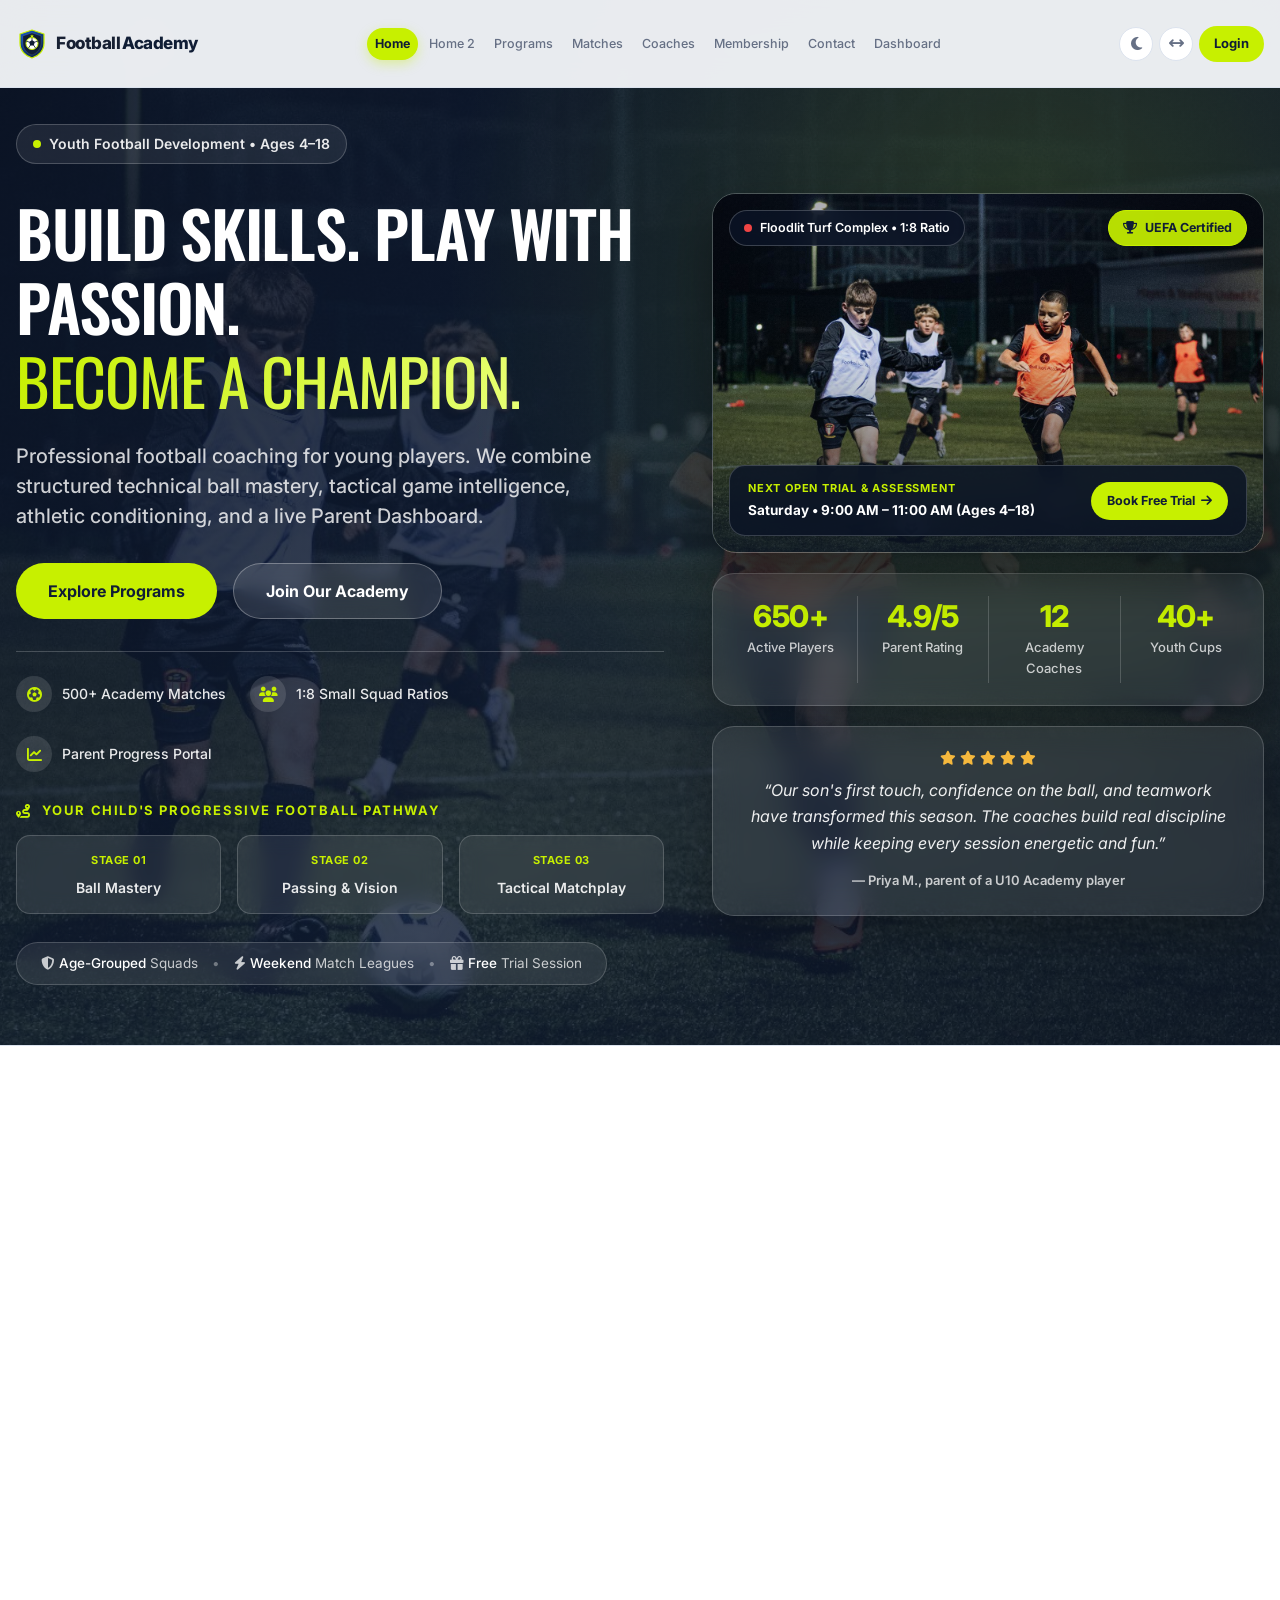
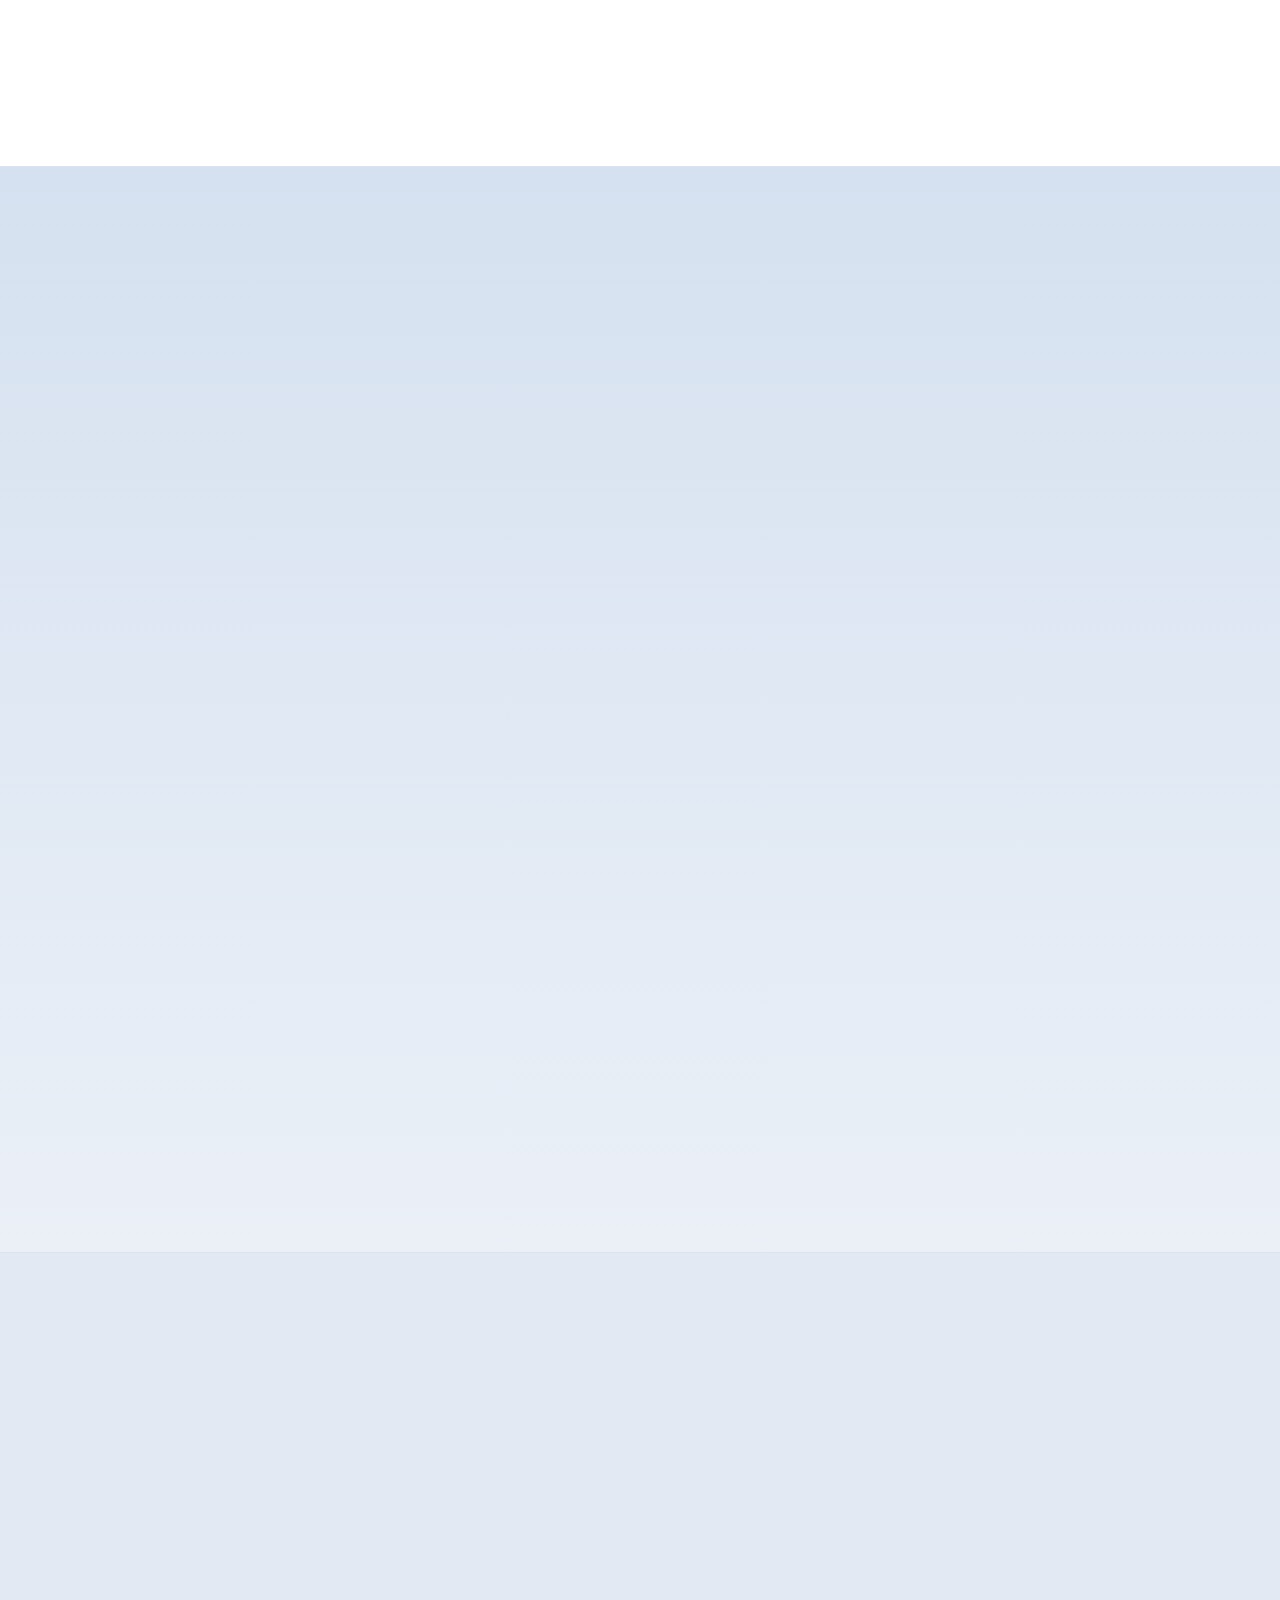
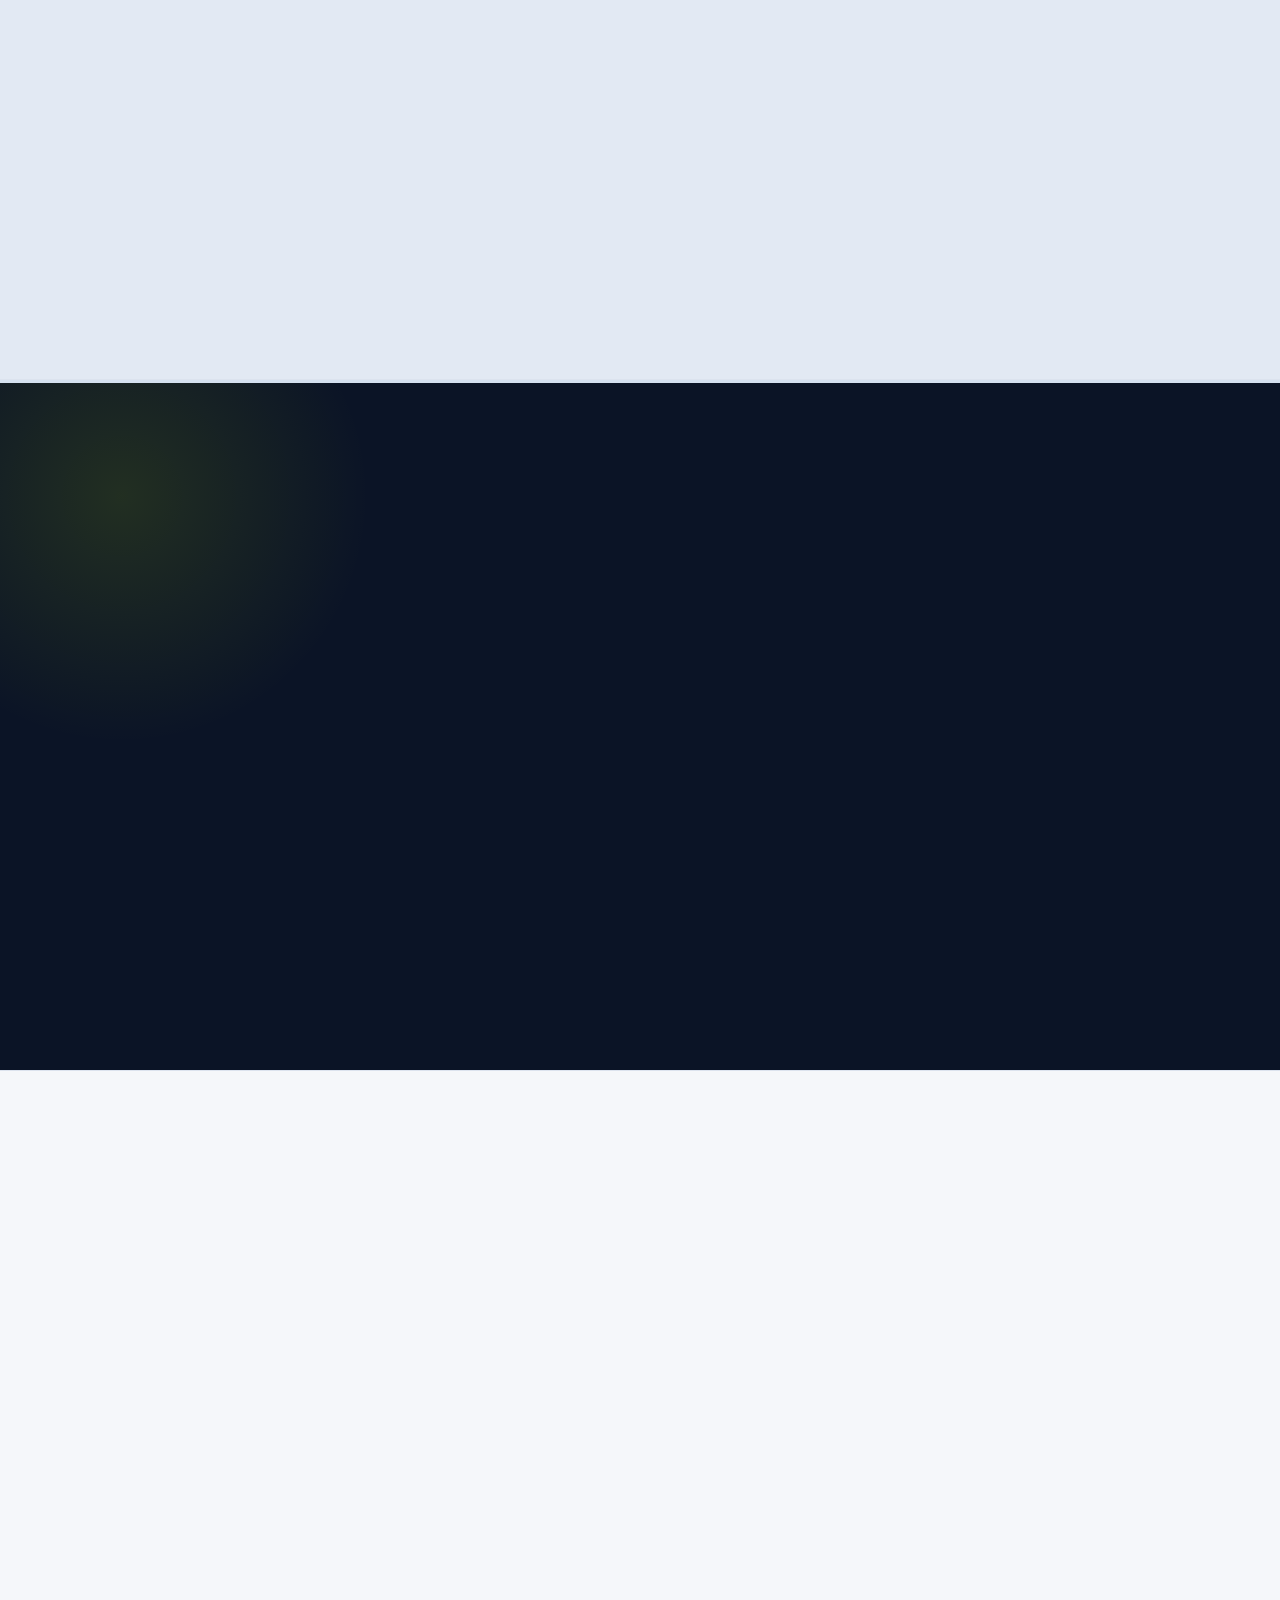
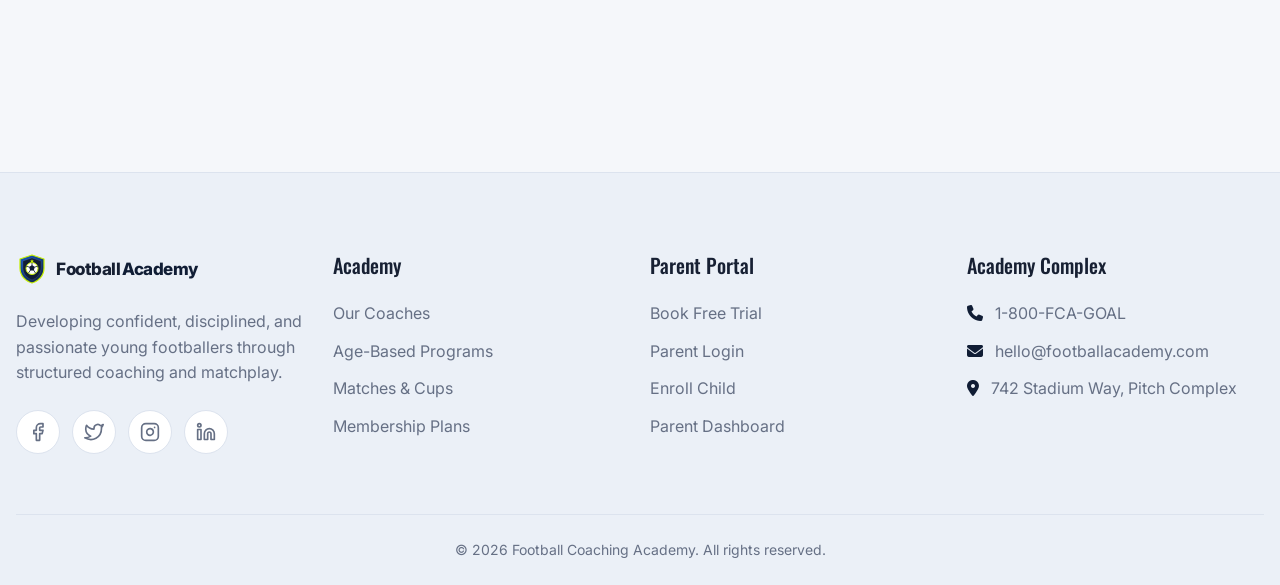
==== commit bbab3857: "Fix mobile hero and cards, 1024px hamburger menu, add new images" ====
--- a/index.html
+++ b/index.html
@@ -39,7 +39,7 @@
     </nav>
 
     <!-- Premium Football Stadium Hero -->
-    <section class="hero-premium hero-has-bg" style="background-image: url('assets/images/football-hero-stadium.jpg');">
+    <section class="hero-premium hero-has-bg" style="background-image: url('assets/images/football-hero-stadium.png');">
         <!-- Dark overlay -->
         <div class="hero-bg-overlay"></div>
         <div class="container">
@@ -113,7 +113,7 @@
                 <div class="hero-premium-visual fade-up" style="transition-delay: 0.2s; position: relative;">
                     <div class="hero-showcase-frame">
                         <div class="hero-image-card">
-                            <img src="assets/images/football-hero-stadium.jpg" alt="Young football players training on a floodlit stadium pitch" class="img-cover">
+                            <img src="assets/images/football-hero-stadium.png" alt="Young football players training on a floodlit stadium pitch" class="img-cover">
                             <div class="hero-showcase-gradient"></div>
                             <div class="hero-showcase-top-badges">
                                 <span class="hero-showcase-pill"><span class="live-pulse-dot"></span> Floodlit Turf Complex &bull; 1:8 Ratio</span>
@@ -170,7 +170,7 @@
                 <!-- Image Side -->
                 <div class="fade-up" style="position: relative;">
                     <div style="position: relative; border-radius: 24px; overflow: hidden; box-shadow: var(--shadow-hover);">
-                        <img src="assets/images/football-team-celebration.jpg" alt="Youth football team celebrating together on the pitch" class="img-cover" style="height: 500px; transform: scale(1.02); transition: var(--transition);">
+                        <img src="assets/images/football-team-celebration.png" alt="Youth football team celebrating together on the pitch" class="img-cover" style="height: 500px; transform: scale(1.02); transition: var(--transition);">
                     </div>
                     <!-- Floating Badge -->
                     <div class="floating-badge-right" style="position: absolute; bottom: 32px; right: -32px; background: var(--card-bg); border: 1px solid var(--border-color); padding: 24px; border-radius: 20px; box-shadow: var(--shadow-hover); max-width: 240px; z-index: 2;">
@@ -244,7 +244,7 @@
                 
                 <!-- Right: Large Training Image -->
                 <div class="fade-up prep-options-image" style="height: 100%; transition-delay: 0.3s;">
-                    <img src="assets/images/football-ball-control.jpg" alt="Football ball control training on lush green grass pitch" style="width: 100%; height: 100%; object-fit: cover; border-radius: 24px; box-shadow: var(--shadow-hover); min-height: 500px;">
+                    <img src="assets/images/football-ball-control.png" alt="Football ball control training on lush green grass pitch" style="width: 100%; height: 100%; object-fit: cover; border-radius: 24px; box-shadow: var(--shadow-hover); min-height: 500px;">
                 </div>
             </div>
         </div>
@@ -332,7 +332,7 @@
 
                 <!-- Visual Side -->
                 <div class="fade-up" style="position: relative; transition-delay: 0.2s;">
-                    <img src="assets/images/football-coach-session.jpg" alt="Football coaching session on the pitch" style="width: 100%; border-radius: 24px; box-shadow: 0 20px 40px rgba(0,0,0,0.5); border: 1px solid rgba(255,255,255,0.12); object-fit: cover; max-height: 440px;">
+                    <img src="assets/images/football-coach-session.png" alt="Football coaching session on the pitch" style="width: 100%; border-radius: 24px; box-shadow: 0 20px 40px rgba(0,0,0,0.5); border: 1px solid rgba(255,255,255,0.12); object-fit: cover; max-height: 440px;">
                     
                     <!-- Floating UI Element -->
                     <div class="floating-badge-left" style="position: absolute; bottom: 40px; left: -32px; background: rgba(16,29,53,0.92); backdrop-filter: blur(16px); padding: 20px 24px; border-radius: 16px; border: 1px solid rgba(199,240,0,0.3); display: flex; align-items: center; gap: 16px; box-shadow: 0 10px 25px rgba(0,0,0,0.35);">
@@ -374,7 +374,7 @@
                 
                 <!-- Image Side -->
                 <div class="fade-up" style="position: relative; transition-delay: 0.2s;">
-                    <img src="assets/images/football-match-action.jpg" alt="Youth football match action on the field" style="width: 100%; border-radius: 24px; box-shadow: var(--shadow-hover); object-fit: cover; max-height: 460px;">
+                    <img src="assets/images/football-match-action.png" alt="Youth football match action on the field" style="width: 100%; border-radius: 24px; box-shadow: var(--shadow-hover); object-fit: cover; max-height: 460px;">
                     
                     <!-- Floating Guarantee Card -->
                     <div style="position: absolute; top: -20px; left: -20px; background: var(--card-bg); padding: 10px 18px 10px 10px; border-radius: 14px; box-shadow: var(--shadow-hover); border: 1px solid var(--border-color); display: flex; align-items: center; gap: 12px; z-index: 2;">
--- a/assets/css/style.css
+++ b/assets/css/style.css
@@ -398,7 +398,7 @@
 }
 
 /* === 1024px to 1280px Navbar: Keep single-row horizontal without overlap === */
-@media (max-width: 1280px) and (min-width: 769px) {
+@media (max-width: 1280px) and (min-width: 1025px) {
     .container {
         padding: 0 16px;
     }
@@ -466,7 +466,7 @@
     }
 }
 
-@media (max-width: 960px) and (min-width: 769px) {
+@media (max-width: 960px) and (min-width: 1025px) {
     .navbar .container {
         gap: 6px;
         padding: 0 12px;
@@ -512,8 +512,8 @@
     }
 }
 
-/* Below 768px: Hamburger mobile menu */
-@media (max-width: 768px) {
+/* 1024px and below: Hamburger mobile menu */
+@media (max-width: 1024px) {
     .mobile-menu-toggle {
         display: flex;
     }
@@ -4593,8 +4593,70 @@
 }
 
 @media (max-width: 540px) {
+    .skill-pill {
+        flex-direction: column;
+        align-items: flex-start;
+        justify-content: flex-start;
+        gap: 4px;
+    }
+
+    .skill-pill > span {
+        display: flex;
+        align-items: flex-start;
+        gap: 6px;
+    }
+
+    .skill-pill > span > i {
+        margin-right: 0 !important;
+        margin-top: 2px;
+        width: 14px;
+        text-align: center;
+        flex-shrink: 0;
+    }
+
+    .skill-pill > strong {
+        padding-left: 20px;
+    }
+
+    .matrix-next-event {
+        flex-direction: column;
+        align-items: stretch;
+        gap: 12px;
+    }
+
+    .matrix-next-event .btn {
+        text-align: center;
+        justify-content: center;
+    }
+
     .hero-showcase-frame .hero-image-card {
-        height: 250px !important;
+        height: auto !important;
+        min-height: 300px;
+        display: flex;
+        flex-direction: column;
+        justify-content: space-between;
+        gap: 14px;
+        padding: 14px;
+    }
+
+    .hero-showcase-frame .hero-image-card .img-cover {
+        position: absolute;
+        inset: 0;
+    }
+
+    .hero-showcase-top-badges,
+    .hero-showcase-bottom-card {
+        position: relative;
+        top: auto;
+        left: auto;
+        right: auto;
+        bottom: auto;
+        z-index: 2;
+    }
+
+    .hero-showcase-top-badges {
+        flex-direction: column;
+        align-items: flex-start;
     }
 
     .hero-showcase-bottom-card {
@@ -4680,14 +4742,33 @@
         font-size: 14.5px !important;
     }
 }
+
 /* Equipment grid: keep 3 cards aligned */
-.equipment-grid { grid-template-columns: repeat(3, minmax(0, 1fr)); align-items: stretch; }
-.equipment-grid .equipment-card { height: 100%; }
+.equipment-grid {
+    grid-template-columns: repeat(3, minmax(0, 1fr));
+    align-items: stretch;
+}
+
+.equipment-grid .equipment-card {
+    height: 100%;
+}
+
 @media (max-width: 992px) {
-    .equipment-grid { grid-template-columns: repeat(2, minmax(0, 1fr)); }
-    .equipment-grid .equipment-card:last-child:nth-child(odd) { grid-column: 1 / -1; }
-}
+    .equipment-grid {
+        grid-template-columns: repeat(2, minmax(0, 1fr));
+    }
+
+    .equipment-grid .equipment-card:last-child:nth-child(odd) {
+        grid-column: 1 / -1;
+    }
+}
+
 @media (max-width: 768px) {
-    .equipment-grid { grid-template-columns: minmax(0, 1fr); }
-    .equipment-grid .equipment-card:last-child:nth-child(odd) { grid-column: auto; }
-}
+    .equipment-grid {
+        grid-template-columns: minmax(0, 1fr);
+    }
+
+    .equipment-grid .equipment-card:last-child:nth-child(odd) {
+        grid-column: auto;
+    }
+}
